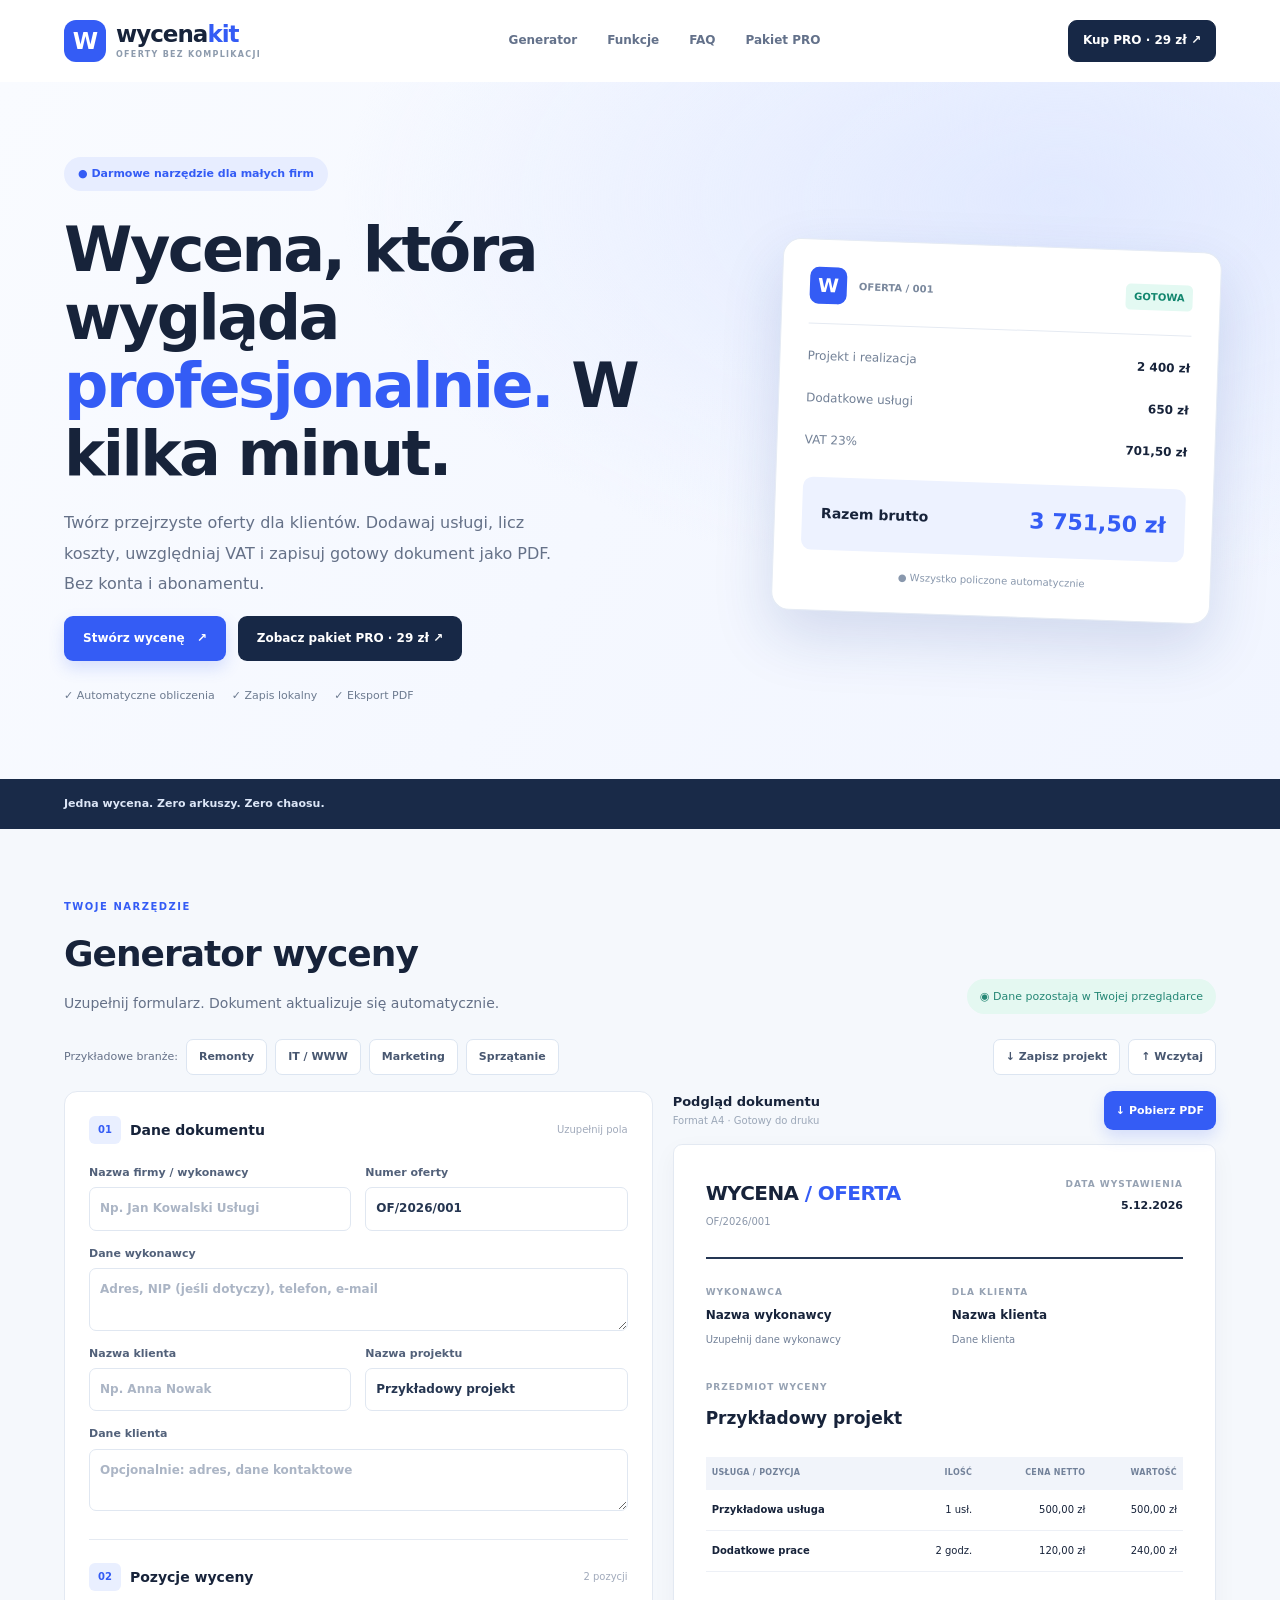
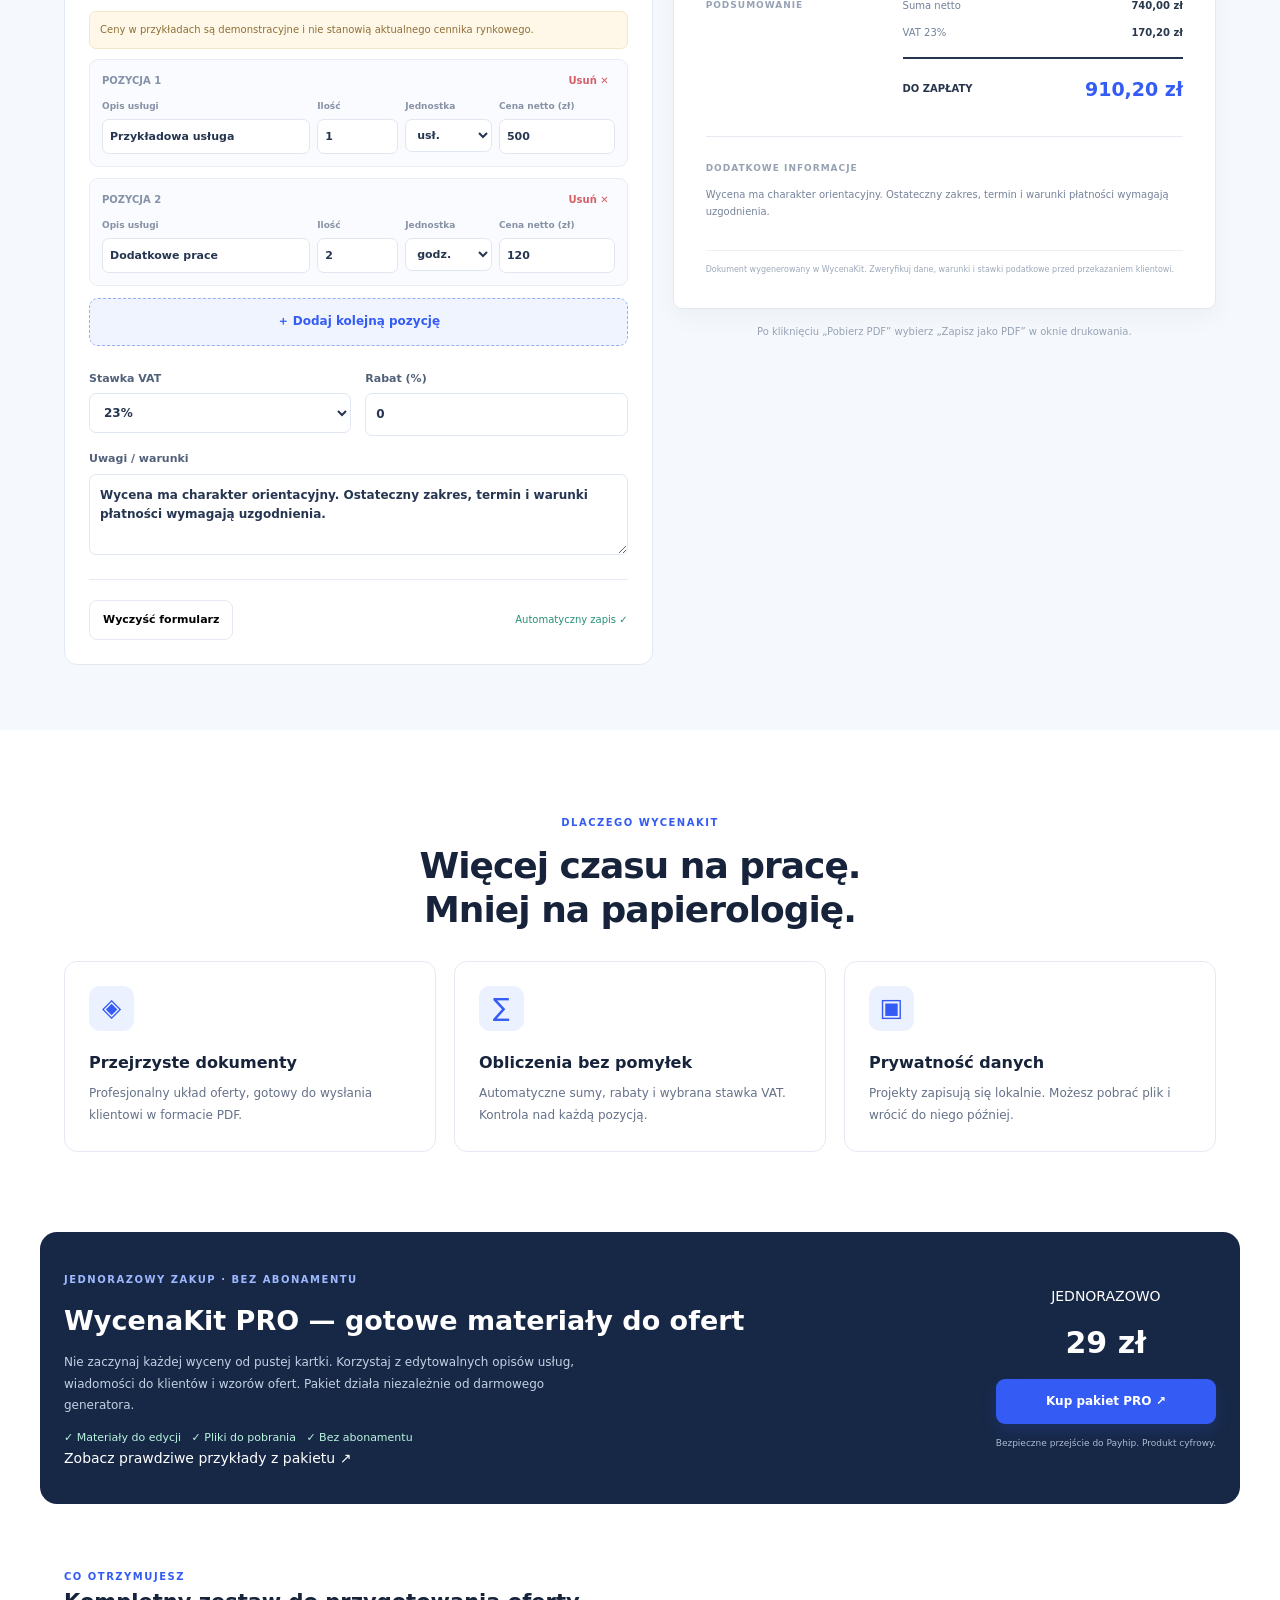
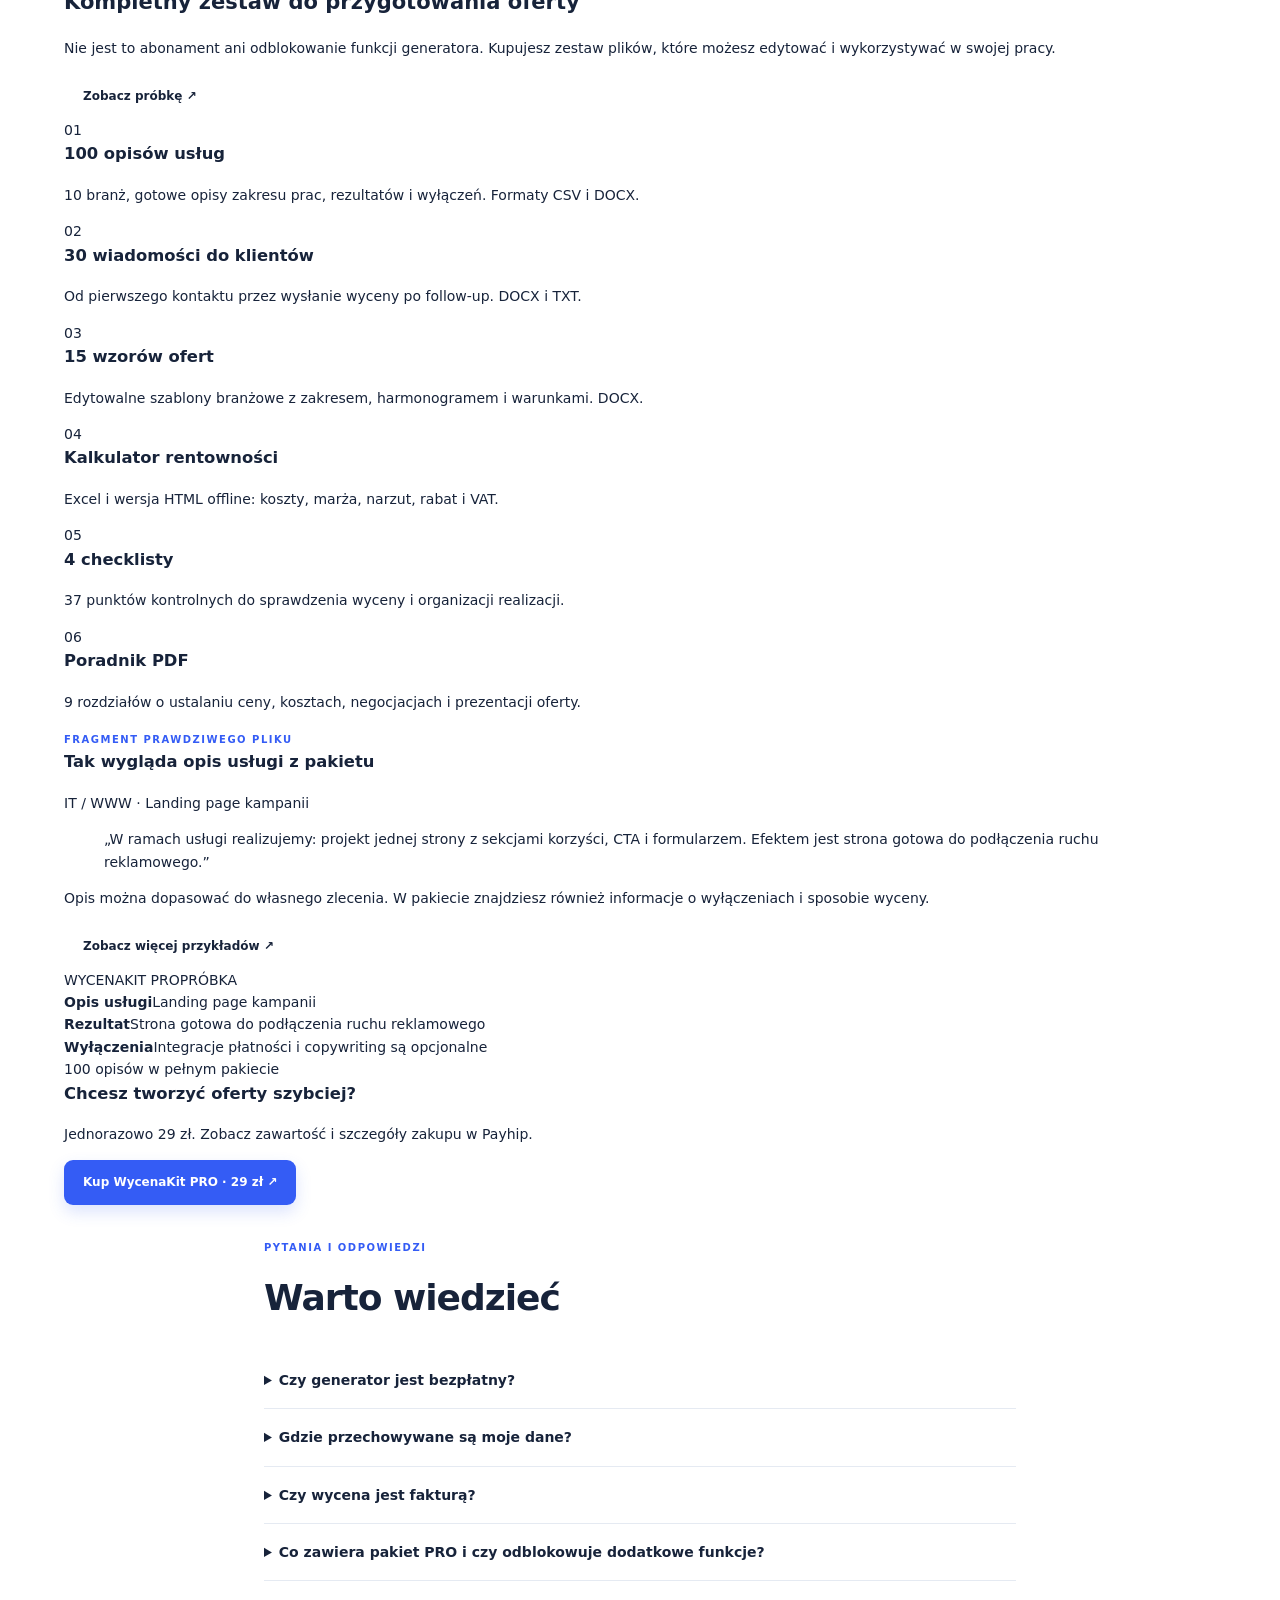
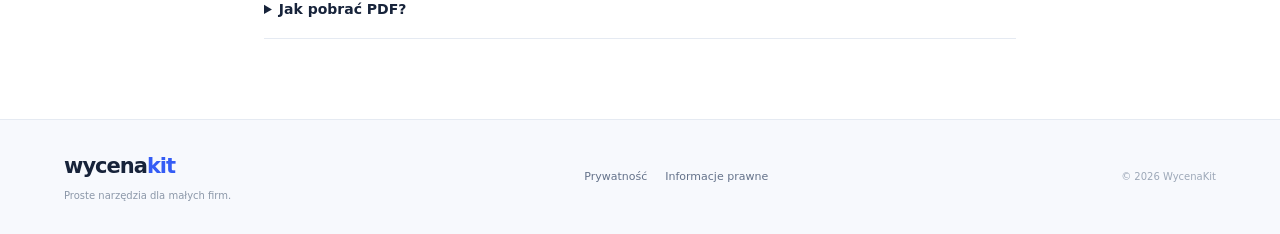
==== index.html @ 24211c73 "Add full PRO product showcase, actual examples, and campaign-tagged purchase CTAs" ====
<!doctype html>
<html lang="pl">
<head>
  <meta charset="utf-8">
  <meta name="viewport" content="width=device-width,initial-scale=1">
  <meta name="theme-color" content="#345cf5">
  <meta name="description" content="Darmowy generator wycen i ofert PDF. Oblicz VAT, rabaty, dodaj pozycje kosztorysu i wydrukuj ofertę. Bez rejestracji.">
  <title>WycenaKit — darmowy generator wycen i ofert PDF</title>
  <link rel="stylesheet" href="./styles.css">
  <script type="application/ld+json">{"@context":"https://schema.org","@type":"SoftwareApplication","name":"WycenaKit","applicationCategory":"BusinessApplication","operatingSystem":"Web","inLanguage":"pl","offers":{"@type":"Offer","price":"0","priceCurrency":"PLN"}}</script>
  <script src="./app.js" defer></script>
</head>
<body>
  <header class="nav wrap">
    <a class="brand" href="#start" aria-label="WycenaKit — strona główna"><span class="brand-mark">W</span><span>wycena<b>kit</b><small>OFERTY BEZ KOMPLIKACJI</small></span></a>
    <nav aria-label="Nawigacja"><a href="#generator">Generator</a><a href="#korzysci">Funkcje</a><a href="#faq">FAQ</a><a href="#zawartosc">Pakiet PRO</a></nav>
    <a class="nav-cta" data-pro-cta="header" href="https://payhip.com/b/Ko0Ad?utm_source=wycenakit&amp;utm_medium=website&amp;utm_campaign=pro_launch&amp;utm_content=header" target="_blank" rel="noopener noreferrer" style="background:#172846;color:#fff;border-color:#172846">Kup PRO · 29 zł ↗</a>
  </header>
  <main id="start">
    <section class="hero">
      <div class="wrap hero-grid">
        <div><span class="eyebrow">● Darmowe narzędzie dla małych firm</span><h1>Wycena, która wygląda <em>profesjonalnie.</em> W kilka minut.</h1><p>Twórz przejrzyste oferty dla klientów. Dodawaj usługi, licz koszty, uwzględniaj VAT i zapisuj gotowy dokument jako PDF. Bez konta i abonamentu.</p><div style="display:flex;flex-wrap:wrap;align-items:center;gap:12px"><a class="btn primary" href="#generator">Stwórz wycenę <span>↗</span></a><a class="btn" data-pro-cta="hero" href="https://payhip.com/b/Ko0Ad?utm_source=wycenakit&amp;utm_medium=website&amp;utm_campaign=pro_launch&amp;utm_content=hero" target="_blank" rel="noopener noreferrer" style="background:#172846;color:#fff">Zobacz pakiet PRO · 29 zł ↗</a></div><div class="trust"><span>✓ Automatyczne obliczenia</span><span>✓ Zapis lokalny</span><span>✓ Eksport PDF</span></div></div>
        <div class="hero-card" aria-hidden="true"><div class="mock-top"><strong class="mock-logo">W</strong><span>OFERTA / 001</span><span class="mock-tag">GOTOWA</span></div><div class="mock-row"><span>Projekt i realizacja</span><b>2 400 zł</b></div><div class="mock-row"><span>Dodatkowe usługi</span><b>650 zł</b></div><div class="mock-row"><span>VAT 23%</span><b>701,50 zł</b></div><div class="mock-total"><span>Razem brutto</span><strong>3 751,50 zł</strong></div><div class="mock-foot">● Wszystko policzone automatycznie</div></div>
      </div>
    </section>
    <div class="strip"><div class="wrap">Jedna wycena. Zero arkuszy. Zero chaosu.</div></div>
    <section class="workspace" id="generator"><div class="wrap">
      <div class="section-head"><div><span class="overline">TWOJE NARZĘDZIE</span><h2>Generator wyceny</h2><p>Uzupełnij formularz. Dokument aktualizuje się automatycznie.</p></div><span class="privacy-pill">◉ Dane pozostają w Twojej przeglądarce</span></div>
      <div class="toolbar"><div class="presets"><span>Przykładowe branże:</span><button type="button" data-preset="remont">Remonty</button><button type="button" data-preset="it">IT / WWW</button><button type="button" data-preset="marketing">Marketing</button><button type="button" data-preset="cleaning">Sprzątanie</button></div><div class="toolbar-actions"><button type="button" id="save-project">↓ Zapisz projekt</button><button type="button" id="load-project">↑ Wczytaj</button><input type="file" id="file-input" accept=".json,application/json" hidden></div></div>
      <div class="columns">
        <section class="form-panel" aria-label="Edycja wyceny">
          <div class="panel-title"><div><span class="step">01</span><strong>Dane dokumentu</strong></div><span>Uzupełnij pola</span></div>
          <div class="fields">
            <label>Nazwa firmy / wykonawcy<input data-field="seller" placeholder="Np. Jan Kowalski Usługi" maxlength="160"></label>
            <label>Numer oferty<input data-field="number" placeholder="OF/2026/001" maxlength="80"></label>
            <label class="full">Dane wykonawcy<textarea data-field="sellerInfo" rows="2" placeholder="Adres, NIP (jeśli dotyczy), telefon, e-mail"></textarea></label>
            <label>Nazwa klienta<input data-field="client" placeholder="Np. Anna Nowak" maxlength="160"></label>
            <label>Nazwa projektu<input data-field="project" placeholder="Np. Remont salonu" maxlength="180"></label>
            <label class="full">Dane klienta<textarea data-field="clientInfo" rows="2" placeholder="Opcjonalnie: adres, dane kontaktowe"></textarea></label>
          </div>
          <div class="panel-title divider-title"><div><span class="step">02</span><strong>Pozycje wyceny</strong></div><span id="item-count">0 pozycji</span></div>
          <p class="example-note">Ceny w przykładach są demonstracyjne i nie stanowią aktualnego cennika rynkowego.</p>
          <div id="items" class="items"></div>
          <button type="button" class="add" id="add-item">＋ Dodaj kolejną pozycję</button>
          <div class="fields extras">
            <label>Stawka VAT<select data-field="vat"><option value="23">23%</option><option value="8">8%</option><option value="5">5%</option><option value="0">0%</option><option value="zw">Zwolnienie (zw.)</option></select></label>
            <label>Rabat (%)<input type="number" min="0" max="100" step="0.5" data-field="discount"></label>
            <label class="full">Uwagi / warunki<textarea data-field="notes" rows="3" placeholder="Termin realizacji, zakres, warunki płatności..."></textarea></label>
          </div>
          <div class="form-bottom"><button type="button" id="reset">Wyczyść formularz</button><span>Automatyczny zapis ✓</span></div>
        </section>
        <div class="preview-col">
          <div class="preview-heading"><div><strong>Podgląd dokumentu</strong><small>Format A4 · Gotowy do druku</small></div><button class="btn primary" type="button" id="print">↓ Pobierz PDF</button></div>
          <article class="paper" id="paper" aria-label="Podgląd oferty">
            <div class="paper-top"><div><div class="paper-brand">WYCENA <span>/ OFERTA</span></div><small id="p-number"></small></div><div class="paper-date"><small>DATA WYSTAWIENIA</small><strong id="p-date"></strong></div></div>
            <div class="parties"><div><span class="paper-label">WYKONAWCA</span><strong id="p-seller"></strong><p id="p-seller-info"></p></div><div><span class="paper-label">DLA KLIENTA</span><strong id="p-client"></strong><p id="p-client-info"></p></div></div>
            <div class="project"><span class="paper-label">PRZEDMIOT WYCENY</span><h3 id="p-project"></h3></div>
            <table class="quote-table"><thead><tr><th>USŁUGA / POZYCJA</th><th>ILOŚĆ</th><th>CENA NETTO</th><th>WARTOŚĆ</th></tr></thead><tbody id="p-rows"></tbody></table>
            <div class="summary"><span class="paper-label">PODSUMOWANIE</span><div><div><span>Suma netto</span><strong id="p-subtotal"></strong></div><div id="discount-line"><span>Rabat</span><strong id="p-discount"></strong></div><div><span id="p-vat-label">VAT</span><strong id="p-vat"></strong></div><div class="grand"><span>DO ZAPŁATY</span><strong id="p-total"></strong></div></div></div>
            <div class="paper-notes"><span class="paper-label">DODATKOWE INFORMACJE</span><p id="p-notes"></p></div>
            <div class="paper-foot">Dokument wygenerowany w WycenaKit. Zweryfikuj dane, warunki i stawki podatkowe przed przekazaniem klientowi.</div>
          </article>
          <p class="print-help">Po kliknięciu „Pobierz PDF” wybierz „Zapisz jako PDF” w oknie drukowania.</p>
        </div>
      </div>
    </div></section>
    <section id="korzysci" class="benefits wrap"><span class="overline">DLACZEGO WYCENAKIT</span><h2>Więcej czasu na pracę.<br>Mniej na papierologię.</h2><div class="features"><div><span class="feature-icon">◈</span><h3>Przejrzyste dokumenty</h3><p>Profesjonalny układ oferty, gotowy do wysłania klientowi w formacie PDF.</p></div><div><span class="feature-icon">∑</span><h3>Obliczenia bez pomyłek</h3><p>Automatyczne sumy, rabaty i wybrana stawka VAT. Kontrola nad każdą pozycją.</p></div><div><span class="feature-icon">▣</span><h3>Prywatność danych</h3><p>Projekty zapisują się lokalnie. Możesz pobrać plik i wrócić do niego później.</p></div></div></section>
    <section id="pro" class="pro wrap" aria-labelledby="pro-heading">
      <div><span class="overline">JEDNORAZOWY ZAKUP · BEZ ABONAMENTU</span><h2 id="pro-heading">WycenaKit PRO — gotowe materiały do ofert</h2>
      <p>Nie zaczynaj każdej wyceny od pustej kartki. Korzystaj z edytowalnych opisów usług, wiadomości do klientów i wzorów ofert. Pakiet działa niezależnie od darmowego generatora.</p>
      <div class="pro-tags">✓ Materiały do edycji &nbsp; ✓ Pliki do pobrania &nbsp; ✓ Bez abonamentu</div>
      <a class="pro-preview-link" href="./probka.html">Zobacz prawdziwe przykłady z pakietu ↗</a></div>
      <div class="pro-action"><span class="pro-price-label">JEDNORAZOWO</span><strong id="pro-price">29 zł</strong><a id="pro-link" class="btn primary" href="https://payhip.com/b/Ko0Ad?utm_source=wycenakit&utm_medium=website&utm_campaign=pro_launch&utm_content=pro_section" data-pro-cta="pro_section" target="_blank" rel="noopener noreferrer">Kup pakiet PRO ↗</a><small>Bezpieczne przejście do Payhip. Produkt cyfrowy.</small></div>
    </section>
    <section class="pro-details wrap" id="zawartosc"><div class="pro-details-head"><div><span class="overline">CO OTRZYMUJESZ</span><h2>Kompletny zestaw do przygotowania oferty</h2><p>Nie jest to abonament ani odblokowanie funkcji generatora. Kupujesz zestaw plików, które możesz edytować i wykorzystywać w swojej pracy.</p></div><a href="./probka.html" class="btn pro-outline">Zobacz próbkę ↗</a></div>
      <div class="pro-grid">
        <article><span class="pro-ico">01</span><h3>100 opisów usług</h3><p>10 branż, gotowe opisy zakresu prac, rezultatów i wyłączeń. Formaty CSV i DOCX.</p></article>
        <article><span class="pro-ico">02</span><h3>30 wiadomości do klientów</h3><p>Od pierwszego kontaktu przez wysłanie wyceny po follow-up. DOCX i TXT.</p></article>
        <article><span class="pro-ico">03</span><h3>15 wzorów ofert</h3><p>Edytowalne szablony branżowe z zakresem, harmonogramem i warunkami. DOCX.</p></article>
        <article><span class="pro-ico">04</span><h3>Kalkulator rentowności</h3><p>Excel i wersja HTML offline: koszty, marża, narzut, rabat i VAT.</p></article>
        <article><span class="pro-ico">05</span><h3>4 checklisty</h3><p>37 punktów kontrolnych do sprawdzenia wyceny i organizacji realizacji.</p></article>
        <article><span class="pro-ico">06</span><h3>Poradnik PDF</h3><p>9 rozdziałów o ustalaniu ceny, kosztach, negocjacjach i prezentacji oferty.</p></article>
      </div>
      <div class="pro-example"><div><span class="overline">FRAGMENT PRAWDZIWEGO PLIKU</span><h3>Tak wygląda opis usługi z pakietu</h3><p class="example-type">IT / WWW · Landing page kampanii</p><blockquote>„W ramach usługi realizujemy: projekt jednej strony z sekcjami korzyści, CTA i formularzem. Efektem jest strona gotowa do podłączenia ruchu reklamowego.”</blockquote><p class="example-explain">Opis można dopasować do własnego zlecenia. W pakiecie znajdziesz również informacje o wyłączeniach i sposobie wyceny.</p><a class="btn pro-outline" href="./probka.html">Zobacz więcej przykładów ↗</a></div><div class="pro-example-card"><div class="pro-example-card-head"><span>WYCENAKIT PRO</span><span>PRÓBKA</span></div><div class="pro-example-line"><strong>Opis usługi</strong><span>Landing page kampanii</span></div><div class="pro-example-line"><strong>Rezultat</strong><span>Strona gotowa do podłączenia ruchu reklamowego</span></div><div class="pro-example-line"><strong>Wyłączenia</strong><span>Integracje płatności i copywriting są opcjonalne</span></div><div class="pro-example-foot">100 opisów w pełnym pakiecie</div></div></div>
      <div class="pro-bottom-cta"><div><h3>Chcesz tworzyć oferty szybciej?</h3><p>Jednorazowo 29 zł. Zobacz zawartość i szczegóły zakupu w Payhip.</p></div><a class="btn primary" href="https://payhip.com/b/Ko0Ad?utm_source=wycenakit&utm_medium=website&utm_campaign=pro_launch&utm_content=bottom_cta" data-pro-cta="bottom_cta" target="_blank" rel="noopener noreferrer">Kup WycenaKit PRO · 29 zł ↗</a></div>
    </section>
    <section class="faq wrap" id="faq"><span class="overline">PYTANIA I ODPOWIEDZI</span><h2>Warto wiedzieć</h2><details><summary>Czy generator jest bezpłatny?</summary><p>Tak. Możesz tworzyć oferty, liczyć wartości, zapisywać projekty i drukować dokumenty do PDF bez opłat.</p></details><details><summary>Gdzie przechowywane są moje dane?</summary><p>Wyceny zapisują się w pamięci lokalnej przeglądarki. Nie przesyłamy danych formularza na serwer. Możesz wyeksportować projekt do pliku JSON.</p></details><details><summary>Czy wycena jest fakturą?</summary><p>Nie. To oferta lub wycena, a nie faktura. Przed wysłaniem sprawdź poprawność danych, warunków i stawek podatkowych.</p></details><details><summary>Co zawiera pakiet PRO i czy odblokowuje dodatkowe funkcje?</summary><p>PRO to osobny pakiet plików: 100 opisów usług, 30 wiadomości, 15 ofert, kalkulatory, checklisty i poradnik. Nie odblokowuje funkcji w generatorze, który pozostaje darmowy. <a href="./probka.html" style="color:#345cf5;text-decoration:underline">Zobacz przykłady</a>.</p></details><details><summary>Jak pobrać PDF?</summary><p>Użyj przycisku „Pobierz PDF”, a następnie wybierz zapis do PDF w oknie drukowania.</p></details></section>
  </main>
  <footer class="footer"><div class="wrap footer-inner"><div><strong>wycena<span>kit</span></strong><p>Proste narzędzia dla małych firm.</p></div><div><a href="./prywatnosc.html">Prywatność</a><a href="./informacje.html">Informacje prawne</a></div><small>© <span id="year"></span> WycenaKit</small></div></footer>
  <div class="toast" id="toast" role="status" aria-live="polite"></div>
</body>
</html>
---- styles.css ----
:root{--ink:#17233a;--sub:#657188;--blue:#345cf5;--line:#e5eaf2}*{box-sizing:border-box}html{scroll-behavior:smooth}body{margin:0;font:14px/1.6 Inter,system-ui,-apple-system,"Segoe UI",sans-serif;color:var(--ink)}button,input,select,textarea{font:inherit}button{cursor:pointer}a{text-decoration:none;color:inherit}h1,h2,h3,p{margin-top:0}.wrap{max-width:1200px;margin:auto;padding-left:24px;padding-right:24px}.nav{display:flex;align-items:center;justify-content:space-between;gap:20px;padding-top:20px;padding-bottom:20px}.brand{display:flex;align-items:center;gap:10px;font-size:23px;font-weight:850;letter-spacing:-1px;line-height:1}.brand b,.footer strong span{color:var(--blue)}.brand small{display:block;font-size:8px;letter-spacing:1.3px;color:#8d9bad;margin-top:5px}.brand-mark{display:grid;place-items:center;width:42px;height:42px;border-radius:12px;background:var(--blue);color:white;font-size:23px}.nav nav{display:flex;gap:30px;color:#63718a;font-size:12px;font-weight:700}.nav-cta{border:1px solid var(--line);border-radius:9px;padding:10px 14px;font-weight:700;font-size:12px}.hero{background:radial-gradient(ellipse at 83% 17%,#e1e9ff,transparent 48%),linear-gradient(120deg,#f9fbff,#f1f5ff);padding:75px 0}.hero-grid{display:grid;grid-template-columns:1.2fr .8fr;gap:55px;align-items:center}.eyebrow{display:inline-block;background:#e7edff;color:var(--blue);border-radius:30px;padding:8px 14px;font-size:11px;font-weight:800}.hero h1{font-size:clamp(34px,5vw,62px);line-height:1.1;letter-spacing:-2.5px;margin:25px 0 20px}.hero h1 em{font-style:normal;color:var(--blue)}.hero p{max-width:520px;color:var(--sub);font-size:16px;line-height:1.9}.btn{border:0;border-radius:9px;padding:13px 19px;display:inline-flex;justify-content:center;align-items:center;gap:12px;font-size:12px;font-weight:800}.primary{background:var(--blue);color:white;box-shadow:0 7px 16px #345cf52c}.primary:hover{background:#244be8}.trust{display:flex;gap:17px;flex-wrap:wrap;font-size:11px;color:#6d7b90;margin-top:26px}.hero-card{background:white;border:1px solid #e5ebf4;border-radius:18px;padding:27px;box-shadow:0 25px 60px #1b3e9127;transform:rotate(2deg)}.mock-top{display:flex;align-items:center;gap:12px;border-bottom:1px solid var(--line);padding-bottom:19px;color:#7a889d;font-size:10px;font-weight:750}.mock-logo{display:grid;place-items:center;background:var(--blue);color:white;border-radius:9px;width:37px;height:37px;font-size:19px}.mock-tag{margin-left:auto;color:#11866e;background:#e3f9f2;padding:5px 8px;border-radius:5px}.mock-row{display:flex;justify-content:space-between;gap:10px;margin-top:23px;color:#728096;font-size:12px}.mock-row b{color:var(--ink)}.mock-total{display:flex;justify-content:space-between;align-items:center;gap:10px;background:#edf2ff;border-radius:10px;padding:19px;margin-top:26px;font-weight:750}.mock-total strong{font-size:22px;color:var(--blue)}.mock-foot{text-align:center;color:#8998ad;font-size:10px;margin-top:17px}.strip{background:#192a48;color:#dce6f7;font-size:11px;font-weight:750;padding:16px 0}.workspace{background:#f5f8fc;padding:65px 0}.overline{color:var(--blue);letter-spacing:1.5px;font-size:10px;font-weight:850}.section-head{display:flex;justify-content:space-between;align-items:end;gap:20px;margin-bottom:25px}.section-head h2,.benefits h2,.faq h2{font-size:36px;letter-spacing:-1px;margin:9px 0}.section-head p{color:var(--sub);margin:0}.privacy-pill{background:#e4f8f1;color:#258775;border-radius:30px;padding:9px 13px;font-size:11px}.toolbar{display:flex;justify-content:space-between;gap:15px;flex-wrap:wrap;margin-bottom:16px}.presets,.toolbar-actions{display:flex;align-items:center;gap:8px;flex-wrap:wrap}.presets span{color:var(--sub);font-size:11px}.toolbar button{background:white;border:1px solid #dce5f1;color:#485770;border-radius:7px;padding:8px 12px;font-size:11px;font-weight:700}.toolbar button:hover{color:var(--blue);border-color:var(--blue)}.columns{display:grid;grid-template-columns:1.04fr .96fr;gap:20px;align-items:start}.form-panel{background:white;border:1px solid #e3e9f2;border-radius:13px;padding:24px}.panel-title{display:flex;justify-content:space-between;align-items:center;gap:10px;margin-bottom:20px}.panel-title>div{display:flex;align-items:center;gap:9px}.panel-title>span{font-size:10px;color:#a1aabb}.step{font-size:10px;color:var(--blue);background:#e9efff;border-radius:6px;padding:6px 9px;font-weight:850}.fields{display:grid;grid-template-columns:1fr 1fr;gap:14px}.fields label{display:flex;flex-direction:column;gap:6px;font-size:11px;color:#52617a;font-weight:750;min-width:0}.fields .full{grid-column:1/-1}.fields input,.fields select,.fields textarea,.item-row input,.item-row select{background:white;width:100%;min-width:0;border:1px solid #e0e7f1;border-radius:7px;padding:11px 10px;color:#263651;outline:0;font-size:12px}.fields textarea{resize:vertical}.fields input:focus,.fields textarea:focus,.fields select:focus,.item-row input:focus{border-color:#7893f8;box-shadow:0 0 0 3px #345cf516}.fields input::placeholder,.fields textarea::placeholder{color:#abb5c5}.divider-title{border-top:1px solid var(--line);padding-top:23px;margin-top:28px}.example-note{font-size:10px;color:#8c7037;background:#fff8e8;border:1px solid #f4e7c7;border-radius:7px;padding:10px}.items{display:grid;gap:11px}.item-row{background:#f9fbfe;border:1px solid #e8edf5;border-radius:9px;padding:12px}.item-top{display:flex;justify-content:space-between;align-items:center;margin-bottom:9px;color:#8592a7;font-size:10px;font-weight:800}.item-top button{border:0;background:none;color:#d65f67;font-size:10px;font-weight:750}.item-grid{display:grid;grid-template-columns:minmax(0,1.8fr) minmax(0,.7fr) minmax(0,.75fr) minmax(0,1fr);gap:7px}.item-grid label{display:flex;flex-direction:column;gap:5px;color:#8792a5;font-size:9px;font-weight:750;min-width:0}.item-row input,.item-row select{padding:8px 7px;font-size:11px}.add{width:100%;border:1px dashed #9aacf3;border-radius:9px;padding:13px;background:#f0f4ff;color:var(--blue);font-size:12px;font-weight:800;margin-top:12px}.extras{margin-top:24px}.form-bottom{display:flex;justify-content:space-between;align-items:center;gap:10px;border-top:1px solid var(--line);padding-top:20px;margin-top:24px}.form-bottom button{background:white;border:1px solid var(--line);border-radius:8px;padding:10px 13px;font-size:11px;font-weight:700}.form-bottom span{font-size:10px;color:#258f78}.preview-col{position:sticky;top:15px;min-width:0}.preview-heading{display:flex;justify-content:space-between;align-items:center;gap:12px;margin-bottom:14px}.preview-heading>div{display:flex;flex-direction:column}.preview-heading strong{font-size:13px}.preview-heading small{font-size:10px;color:#9ba7b8}.preview-heading .btn{font-size:11px;padding:11px 12px}.paper{background:white;border:1px solid #e3e9f2;border-radius:9px;padding:clamp(16px,2.6vw,32px);min-height:580px;box-shadow:0 8px 25px #17233a0b;overflow-wrap:anywhere}.paper-top{display:flex;justify-content:space-between;gap:12px;padding-bottom:25px;border-bottom:2px solid #243653}.paper-brand{font-size:20px;font-weight:850;letter-spacing:-.6px}.paper-brand span{color:var(--blue)}.paper-top small{font-size:10px;color:#8b97aa}.paper-date{text-align:right;display:flex;flex-direction:column;gap:5px}.paper-date small,.paper-label{font-size:9px;font-weight:800;letter-spacing:1px;color:#96a2b3}.paper-date strong{font-size:11px}.parties{display:grid;grid-template-columns:1fr 1fr;gap:15px;margin:26px 0}.parties>div{display:flex;flex-direction:column;gap:7px;min-width:0}.parties strong{font-size:12px}.parties p{font-size:10px;color:#748299;white-space:pre-line;line-height:1.6;margin:0}.project{margin-bottom:25px}.project h3{font-size:17px;margin:8px 0}.quote-table{width:100%;border-collapse:collapse;font-size:10px}.quote-table th{background:#f1f4fa;color:#73829a;text-align:left;padding:10px 6px;font-size:8px;letter-spacing:.3px}.quote-table td{border-bottom:1px solid #edf0f6;padding:12px 6px;vertical-align:top}.quote-table th:not(:first-child),.quote-table td:not(:first-child){text-align:right}.quote-table td:first-child{font-weight:700}.summary{display:grid;grid-template-columns:1fr 1.5fr;gap:10px;margin-top:26px}.summary>div{display:grid;gap:11px}.summary>div>div{display:flex;justify-content:space-between;gap:12px;font-size:10px;color:#728099}.summary strong{color:#29374d}.summary .grand{border-top:2px solid #253550;padding-top:15px;margin-top:5px;align-items:center;font-weight:850;color:#27354d}.summary .grand strong{font-size:19px;color:var(--blue)}.paper-notes{border-top:1px solid #e6ebf2;margin-top:32px;padding-top:18px}.paper-notes p{white-space:pre-line;font-size:10px;color:#75839a;line-height:1.7;margin:8px 0}.paper-foot{border-top:1px solid #edf0f5;padding-top:13px;margin-top:30px;font-size:8px;color:#9da9ba}.print-help{text-align:center;color:#96a2b4;font-size:10px;margin:15px 0}.benefits{text-align:center;padding-top:80px;padding-bottom:80px}.benefits h2{line-height:1.2;margin:12px 0 30px}.features{display:grid;grid-template-columns:repeat(3,1fr);gap:18px;text-align:left}.features>div{border:1px solid var(--line);border-radius:13px;padding:24px}.feature-icon{display:grid;place-items:center;background:#ecf1ff;color:var(--blue);border-radius:11px;width:45px;height:45px;font-size:25px;margin-bottom:19px}.features h3{font-size:16px;margin-bottom:8px}.features p{font-size:12px;color:var(--sub);line-height:1.8;margin:0}.pro{background:#172846;color:white;border-radius:17px;padding-top:35px;padding-bottom:35px;display:flex;justify-content:space-between;align-items:center;gap:30px;margin-bottom:60px}.pro .overline{color:#9db8ff}.pro h2{font-size:27px;margin:10px 0}.pro p{font-size:12px;color:#c3d0e4;max-width:540px;line-height:1.8}.pro-tags{font-size:11px;color:#b9f5df}.pro-action{min-width:175px;display:flex;flex-direction:column;gap:12px;text-align:center}.pro-action strong{font-size:30px}.pro-action small{font-size:9px;color:#adbbd2}.faq{max-width:800px;padding-top:30px;padding-bottom:80px}.faq h2{margin:12px 0 25px}.faq details{border-bottom:1px solid var(--line);padding:17px 0}.faq summary{cursor:pointer;font-weight:750}.faq details p{font-size:12px;color:var(--sub);margin:12px 0 0}.footer{background:#f7f9fd;border-top:1px solid var(--line)}.footer-inner{padding-top:30px;padding-bottom:30px;display:flex;justify-content:space-between;align-items:center;gap:20px}.footer strong{font-size:21px;letter-spacing:-1px}.footer p{font-size:10px;color:#8c98a9;margin:5px 0 0}.footer-inner>div:nth-child(2){display:flex;gap:18px;color:#64728a;font-size:11px}.footer small{font-size:10px;color:#9da8b8}.toast{position:fixed;bottom:22px;left:50%;transform:translate(-50%,20px);opacity:0;background:#1c2c49;color:white;padding:12px 20px;border-radius:9px;box-shadow:0 12px 28px #0003;z-index:99;transition:.2s;pointer-events:none;font-size:12px}.toast.show{transform:translate(-50%,0);opacity:1}[hidden]{display:none!important}@media(max-width:950px){.columns{grid-template-columns:1fr}.preview-col{position:static}.hero-grid{gap:20px}.privacy-pill{display:none}}@media(max-width:650px){.nav nav{display:none}.hero{padding:45px 0}.hero-grid{grid-template-columns:1fr}.hero h1{font-size:38px;letter-spacing:-1.5px}.hero-card{max-width:380px;margin:20px auto 0;transform:none}.section-head h2,.benefits h2,.faq h2{font-size:29px}.workspace{padding:45px 0}.form-panel{padding:16px}.item-grid{grid-template-columns:1fr 1fr}.item-grid label:first-child{grid-column:1/-1}.features{grid-template-columns:1fr}.benefits{padding-top:55px;padding-bottom:55px}.pro{flex-direction:column;align-items:stretch}.footer-inner{flex-direction:column;align-items:flex-start}.paper{padding:15px}.paper-brand{font-size:17px}.quote-table{font-size:9px}.quote-table th{font-size:7px}.quote-table td,.quote-table th{padding:9px 4px}}@media print{@page{size:A4;margin:13mm}body *{visibility:hidden!important}#paper,#paper *{visibility:visible!important}#paper{position:absolute;left:0;top:0;width:100%;min-height:0;margin:0;padding:0;border:0;box-shadow:none;overflow:visible}.quote-table tr,.summary{break-inside:avoid}}
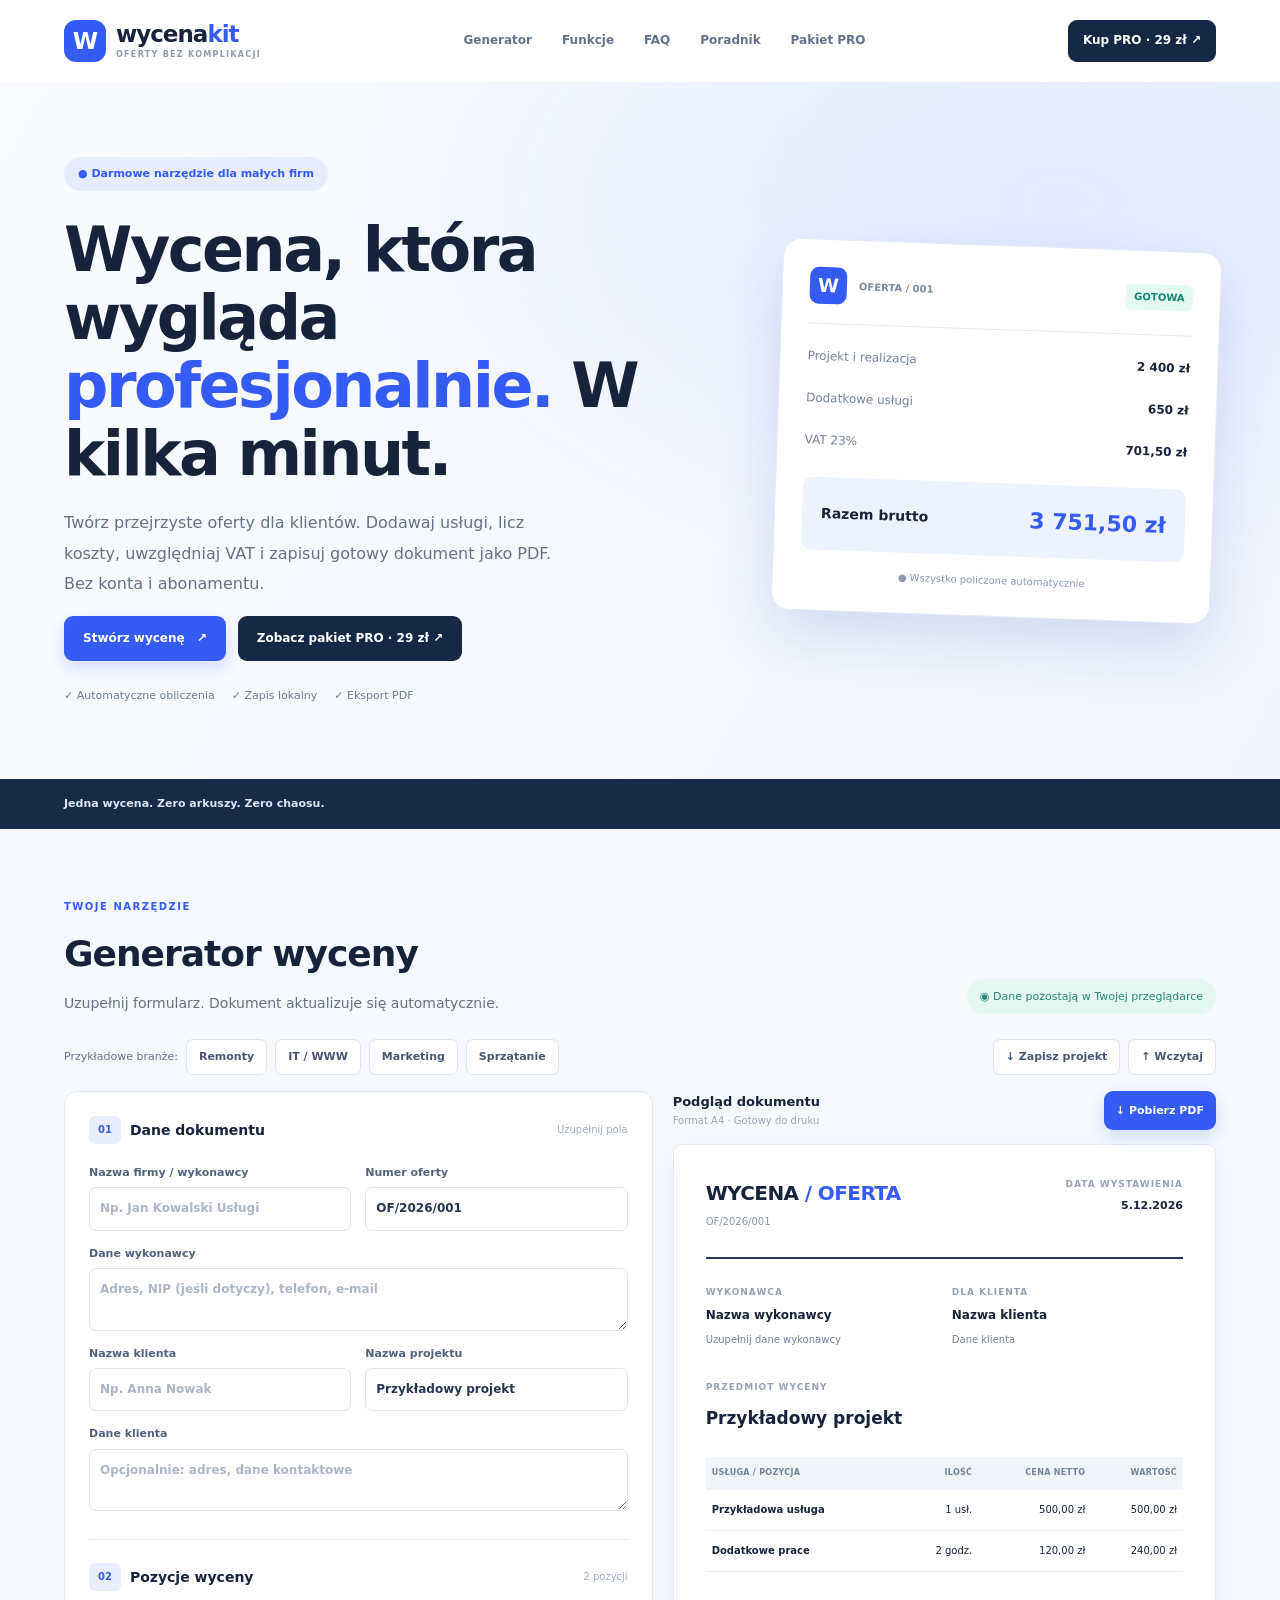
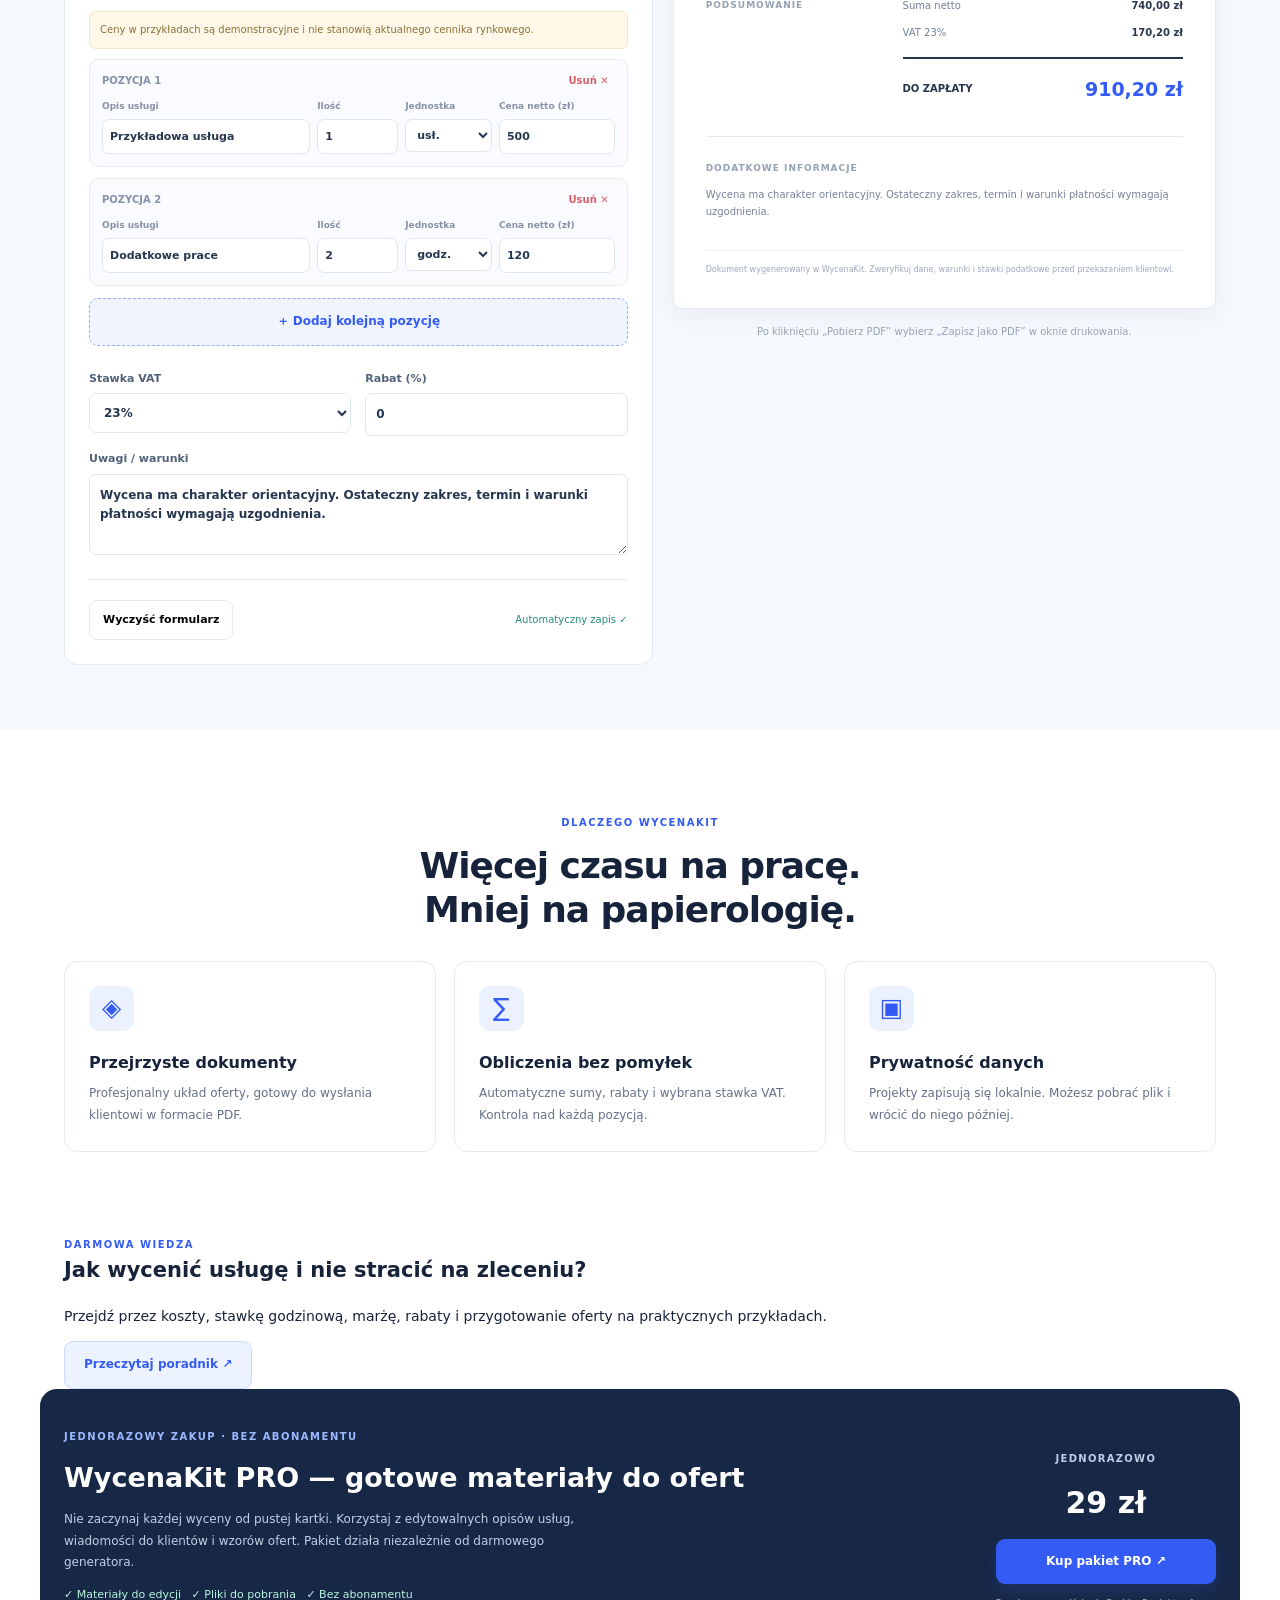
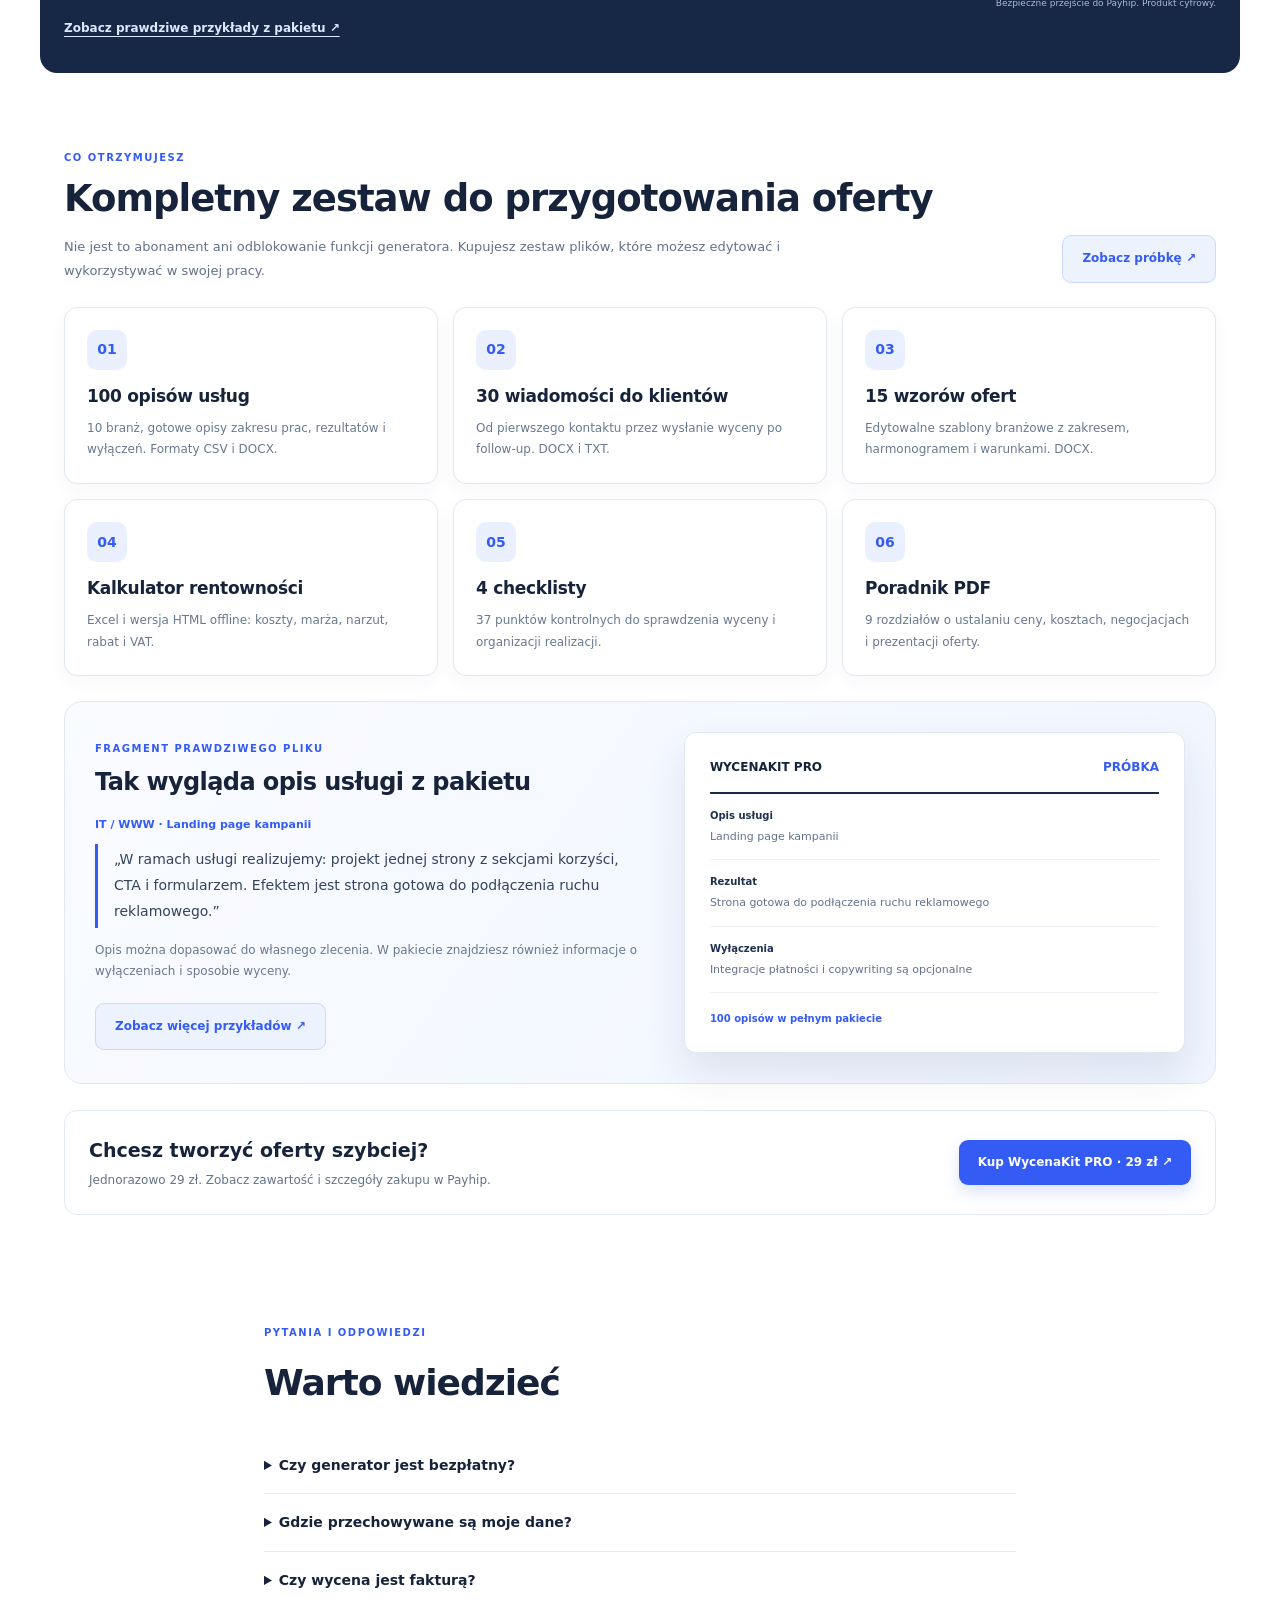
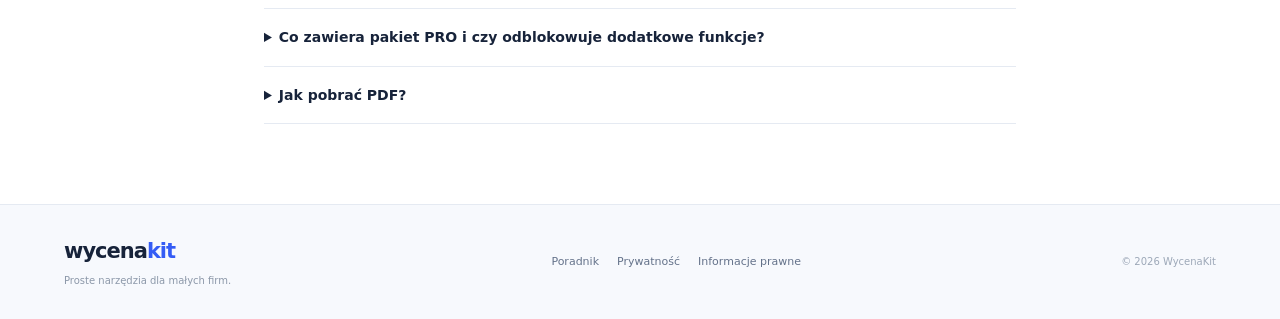
==== commit 2be61180: "Add pricing guide to navigation, internal links and SEO social metadata" ====
--- a/index.html
+++ b/index.html
@@ -6,6 +6,12 @@
   <meta name="theme-color" content="#345cf5">
   <meta name="description" content="Darmowy generator wycen i ofert PDF. Oblicz VAT, rabaty, dodaj pozycje kosztorysu i wydrukuj ofertę. Bez rejestracji.">
   <title>WycenaKit — darmowy generator wycen i ofert PDF</title>
+  <link rel="canonical" href="https://wycenakit.onrender.com/">
+  <meta property="og:type" content="website">
+  <meta property="og:locale" content="pl_PL">
+  <meta property="og:title" content="WycenaKit — darmowy generator wycen i ofert PDF">
+  <meta property="og:description" content="Stwórz wycenę dla klienta, oblicz VAT i rabaty, zapisz jako PDF. Bez rejestracji.">
+  <meta property="og:url" content="https://wycenakit.onrender.com/">
   <link rel="stylesheet" href="./styles.css">
   <script type="application/ld+json">{"@context":"https://schema.org","@type":"SoftwareApplication","name":"WycenaKit","applicationCategory":"BusinessApplication","operatingSystem":"Web","inLanguage":"pl","offers":{"@type":"Offer","price":"0","priceCurrency":"PLN"}}</script>
   <script src="./app.js" defer></script>
@@ -13,7 +19,7 @@
 <body>
   <header class="nav wrap">
     <a class="brand" href="#start" aria-label="WycenaKit — strona główna"><span class="brand-mark">W</span><span>wycena<b>kit</b><small>OFERTY BEZ KOMPLIKACJI</small></span></a>
-    <nav aria-label="Nawigacja"><a href="#generator">Generator</a><a href="#korzysci">Funkcje</a><a href="#faq">FAQ</a><a href="#zawartosc">Pakiet PRO</a></nav>
+    <nav aria-label="Nawigacja"><a href="#generator">Generator</a><a href="#korzysci">Funkcje</a><a href="#faq">FAQ</a><a href="./jak-wycenic-usluge.html">Poradnik</a><a href="#zawartosc">Pakiet PRO</a></nav>
     <a class="nav-cta" data-pro-cta="header" href="https://payhip.com/b/Ko0Ad?utm_source=wycenakit&amp;utm_medium=website&amp;utm_campaign=pro_launch&amp;utm_content=header" target="_blank" rel="noopener noreferrer" style="background:#172846;color:#fff;border-color:#172846">Kup PRO · 29 zł ↗</a>
   </header>
   <main id="start">
@@ -65,6 +71,7 @@
       </div>
     </div></section>
     <section id="korzysci" class="benefits wrap"><span class="overline">DLACZEGO WYCENAKIT</span><h2>Więcej czasu na pracę.<br>Mniej na papierologię.</h2><div class="features"><div><span class="feature-icon">◈</span><h3>Przejrzyste dokumenty</h3><p>Profesjonalny układ oferty, gotowy do wysłania klientowi w formacie PDF.</p></div><div><span class="feature-icon">∑</span><h3>Obliczenia bez pomyłek</h3><p>Automatyczne sumy, rabaty i wybrana stawka VAT. Kontrola nad każdą pozycją.</p></div><div><span class="feature-icon">▣</span><h3>Prywatność danych</h3><p>Projekty zapisują się lokalnie. Możesz pobrać plik i wrócić do niego później.</p></div></div></section>
+    <section class="guide-promo wrap" aria-labelledby="guide-heading"><div><span class="overline">DARMOWA WIEDZA</span><h2 id="guide-heading">Jak wycenić usługę i nie stracić na zleceniu?</h2><p>Przejdź przez koszty, stawkę godzinową, marżę, rabaty i przygotowanie oferty na praktycznych przykładach.</p></div><a class="btn pro-outline" href="./jak-wycenic-usluge.html">Przeczytaj poradnik ↗</a></section>
     <section id="pro" class="pro wrap" aria-labelledby="pro-heading">
       <div><span class="overline">JEDNORAZOWY ZAKUP · BEZ ABONAMENTU</span><h2 id="pro-heading">WycenaKit PRO — gotowe materiały do ofert</h2>
       <p>Nie zaczynaj każdej wyceny od pustej kartki. Korzystaj z edytowalnych opisów usług, wiadomości do klientów i wzorów ofert. Pakiet działa niezależnie od darmowego generatora.</p>
@@ -86,7 +93,7 @@
     </section>
     <section class="faq wrap" id="faq"><span class="overline">PYTANIA I ODPOWIEDZI</span><h2>Warto wiedzieć</h2><details><summary>Czy generator jest bezpłatny?</summary><p>Tak. Możesz tworzyć oferty, liczyć wartości, zapisywać projekty i drukować dokumenty do PDF bez opłat.</p></details><details><summary>Gdzie przechowywane są moje dane?</summary><p>Wyceny zapisują się w pamięci lokalnej przeglądarki. Nie przesyłamy danych formularza na serwer. Możesz wyeksportować projekt do pliku JSON.</p></details><details><summary>Czy wycena jest fakturą?</summary><p>Nie. To oferta lub wycena, a nie faktura. Przed wysłaniem sprawdź poprawność danych, warunków i stawek podatkowych.</p></details><details><summary>Co zawiera pakiet PRO i czy odblokowuje dodatkowe funkcje?</summary><p>PRO to osobny pakiet plików: 100 opisów usług, 30 wiadomości, 15 ofert, kalkulatory, checklisty i poradnik. Nie odblokowuje funkcji w generatorze, który pozostaje darmowy. <a href="./probka.html" style="color:#345cf5;text-decoration:underline">Zobacz przykłady</a>.</p></details><details><summary>Jak pobrać PDF?</summary><p>Użyj przycisku „Pobierz PDF”, a następnie wybierz zapis do PDF w oknie drukowania.</p></details></section>
   </main>
-  <footer class="footer"><div class="wrap footer-inner"><div><strong>wycena<span>kit</span></strong><p>Proste narzędzia dla małych firm.</p></div><div><a href="./prywatnosc.html">Prywatność</a><a href="./informacje.html">Informacje prawne</a></div><small>© <span id="year"></span> WycenaKit</small></div></footer>
+  <footer class="footer"><div class="wrap footer-inner"><div><strong>wycena<span>kit</span></strong><p>Proste narzędzia dla małych firm.</p></div><div><a href="./jak-wycenic-usluge.html">Poradnik</a><a href="./prywatnosc.html">Prywatność</a><a href="./informacje.html">Informacje prawne</a></div><small>© <span id="year"></span> WycenaKit</small></div></footer>
   <div class="toast" id="toast" role="status" aria-live="polite"></div>
 </body>
 </html>
--- a/styles.css
+++ b/styles.css
@@ -1 +1,32 @@
-:root{--ink:#17233a;--sub:#657188;--blue:#345cf5;--line:#e5eaf2}*{box-sizing:border-box}html{scroll-behavior:smooth}body{margin:0;font:14px/1.6 Inter,system-ui,-apple-system,"Segoe UI",sans-serif;color:var(--ink)}button,input,select,textarea{font:inherit}button{cursor:pointer}a{text-decoration:none;color:inherit}h1,h2,h3,p{margin-top:0}.wrap{max-width:1200px;margin:auto;padding-left:24px;padding-right:24px}.nav{display:flex;align-items:center;justify-content:space-between;gap:20px;padding-top:20px;padding-bottom:20px}.brand{display:flex;align-items:center;gap:10px;font-size:23px;font-weight:850;letter-spacing:-1px;line-height:1}.brand b,.footer strong span{color:var(--blue)}.brand small{display:block;font-size:8px;letter-spacing:1.3px;color:#8d9bad;margin-top:5px}.brand-mark{display:grid;place-items:center;width:42px;height:42px;border-radius:12px;background:var(--blue);color:white;font-size:23px}.nav nav{display:flex;gap:30px;color:#63718a;font-size:12px;font-weight:700}.nav-cta{border:1px solid var(--line);border-radius:9px;padding:10px 14px;font-weight:700;font-size:12px}.hero{background:radial-gradient(ellipse at 83% 17%,#e1e9ff,transparent 48%),linear-gradient(120deg,#f9fbff,#f1f5ff);padding:75px 0}.hero-grid{display:grid;grid-template-columns:1.2fr .8fr;gap:55px;align-items:center}.eyebrow{display:inline-block;background:#e7edff;color:var(--blue);border-radius:30px;padding:8px 14px;font-size:11px;font-weight:800}.hero h1{font-size:clamp(34px,5vw,62px);line-height:1.1;letter-spacing:-2.5px;margin:25px 0 20px}.hero h1 em{font-style:normal;color:var(--blue)}.hero p{max-width:520px;color:var(--sub);font-size:16px;line-height:1.9}.btn{border:0;border-radius:9px;padding:13px 19px;display:inline-flex;justify-content:center;align-items:center;gap:12px;font-size:12px;font-weight:800}.primary{background:var(--blue);color:white;box-shadow:0 7px 16px #345cf52c}.primary:hover{background:#244be8}.trust{display:flex;gap:17px;flex-wrap:wrap;font-size:11px;color:#6d7b90;margin-top:26px}.hero-card{background:white;border:1px solid #e5ebf4;border-radius:18px;padding:27px;box-shadow:0 25px 60px #1b3e9127;transform:rotate(2deg)}.mock-top{display:flex;align-items:center;gap:12px;border-bottom:1px solid var(--line);padding-bottom:19px;color:#7a889d;font-size:10px;font-weight:750}.mock-logo{display:grid;place-items:center;background:var(--blue);color:white;border-radius:9px;width:37px;height:37px;font-size:19px}.mock-tag{margin-left:auto;color:#11866e;background:#e3f9f2;padding:5px 8px;border-radius:5px}.mock-row{display:flex;justify-content:space-between;gap:10px;margin-top:23px;color:#728096;font-size:12px}.mock-row b{color:var(--ink)}.mock-total{display:flex;justify-content:space-between;align-items:center;gap:10px;background:#edf2ff;border-radius:10px;padding:19px;margin-top:26px;font-weight:750}.mock-total strong{font-size:22px;color:var(--blue)}.mock-foot{text-align:center;color:#8998ad;font-size:10px;margin-top:17px}.strip{background:#192a48;color:#dce6f7;font-size:11px;font-weight:750;padding:16px 0}.workspace{background:#f5f8fc;padding:65px 0}.overline{color:var(--blue);letter-spacing:1.5px;font-size:10px;font-weight:850}.section-head{display:flex;justify-content:space-between;align-items:end;gap:20px;margin-bottom:25px}.section-head h2,.benefits h2,.faq h2{font-size:36px;letter-spacing:-1px;margin:9px 0}.section-head p{color:var(--sub);margin:0}.privacy-pill{background:#e4f8f1;color:#258775;border-radius:30px;padding:9px 13px;font-size:11px}.toolbar{display:flex;justify-content:space-between;gap:15px;flex-wrap:wrap;margin-bottom:16px}.presets,.toolbar-actions{display:flex;align-items:center;gap:8px;flex-wrap:wrap}.presets span{color:var(--sub);font-size:11px}.toolbar button{background:white;border:1px solid #dce5f1;color:#485770;border-radius:7px;padding:8px 12px;font-size:11px;font-weight:700}.toolbar button:hover{color:var(--blue);border-color:var(--blue)}.columns{display:grid;grid-template-columns:1.04fr .96fr;gap:20px;align-items:start}.form-panel{background:white;border:1px solid #e3e9f2;border-radius:13px;padding:24px}.panel-title{display:flex;justify-content:space-between;align-items:center;gap:10px;margin-bottom:20px}.panel-title>div{display:flex;align-items:center;gap:9px}.panel-title>span{font-size:10px;color:#a1aabb}.step{font-size:10px;color:var(--blue);background:#e9efff;border-radius:6px;padding:6px 9px;font-weight:850}.fields{display:grid;grid-template-columns:1fr 1fr;gap:14px}.fields label{display:flex;flex-direction:column;gap:6px;font-size:11px;color:#52617a;font-weight:750;min-width:0}.fields .full{grid-column:1/-1}.fields input,.fields select,.fields textarea,.item-row input,.item-row select{background:white;width:100%;min-width:0;border:1px solid #e0e7f1;border-radius:7px;padding:11px 10px;color:#263651;outline:0;font-size:12px}.fields textarea{resize:vertical}.fields input:focus,.fields textarea:focus,.fields select:focus,.item-row input:focus{border-color:#7893f8;box-shadow:0 0 0 3px #345cf516}.fields input::placeholder,.fields textarea::placeholder{color:#abb5c5}.divider-title{border-top:1px solid var(--line);padding-top:23px;margin-top:28px}.example-note{font-size:10px;color:#8c7037;background:#fff8e8;border:1px solid #f4e7c7;border-radius:7px;padding:10px}.items{display:grid;gap:11px}.item-row{background:#f9fbfe;border:1px solid #e8edf5;border-radius:9px;padding:12px}.item-top{display:flex;justify-content:space-between;align-items:center;margin-bottom:9px;color:#8592a7;font-size:10px;font-weight:800}.item-top button{border:0;background:none;color:#d65f67;font-size:10px;font-weight:750}.item-grid{display:grid;grid-template-columns:minmax(0,1.8fr) minmax(0,.7fr) minmax(0,.75fr) minmax(0,1fr);gap:7px}.item-grid label{display:flex;flex-direction:column;gap:5px;color:#8792a5;font-size:9px;font-weight:750;min-width:0}.item-row input,.item-row select{padding:8px 7px;font-size:11px}.add{width:100%;border:1px dashed #9aacf3;border-radius:9px;padding:13px;background:#f0f4ff;color:var(--blue);font-size:12px;font-weight:800;margin-top:12px}.extras{margin-top:24px}.form-bottom{display:flex;justify-content:space-between;align-items:center;gap:10px;border-top:1px solid var(--line);padding-top:20px;margin-top:24px}.form-bottom button{background:white;border:1px solid var(--line);border-radius:8px;padding:10px 13px;font-size:11px;font-weight:700}.form-bottom span{font-size:10px;color:#258f78}.preview-col{position:sticky;top:15px;min-width:0}.preview-heading{display:flex;justify-content:space-between;align-items:center;gap:12px;margin-bottom:14px}.preview-heading>div{display:flex;flex-direction:column}.preview-heading strong{font-size:13px}.preview-heading small{font-size:10px;color:#9ba7b8}.preview-heading .btn{font-size:11px;padding:11px 12px}.paper{background:white;border:1px solid #e3e9f2;border-radius:9px;padding:clamp(16px,2.6vw,32px);min-height:580px;box-shadow:0 8px 25px #17233a0b;overflow-wrap:anywhere}.paper-top{display:flex;justify-content:space-between;gap:12px;padding-bottom:25px;border-bottom:2px solid #243653}.paper-brand{font-size:20px;font-weight:850;letter-spacing:-.6px}.paper-brand span{color:var(--blue)}.paper-top small{font-size:10px;color:#8b97aa}.paper-date{text-align:right;display:flex;flex-direction:column;gap:5px}.paper-date small,.paper-label{font-size:9px;font-weight:800;letter-spacing:1px;color:#96a2b3}.paper-date strong{font-size:11px}.parties{display:grid;grid-template-columns:1fr 1fr;gap:15px;margin:26px 0}.parties>div{display:flex;flex-direction:column;gap:7px;min-width:0}.parties strong{font-size:12px}.parties p{font-size:10px;color:#748299;white-space:pre-line;line-height:1.6;margin:0}.project{margin-bottom:25px}.project h3{font-size:17px;margin:8px 0}.quote-table{width:100%;border-collapse:collapse;font-size:10px}.quote-table th{background:#f1f4fa;color:#73829a;text-align:left;padding:10px 6px;font-size:8px;letter-spacing:.3px}.quote-table td{border-bottom:1px solid #edf0f6;padding:12px 6px;vertical-align:top}.quote-table th:not(:first-child),.quote-table td:not(:first-child){text-align:right}.quote-table td:first-child{font-weight:700}.summary{display:grid;grid-template-columns:1fr 1.5fr;gap:10px;margin-top:26px}.summary>div{display:grid;gap:11px}.summary>div>div{display:flex;justify-content:space-between;gap:12px;font-size:10px;color:#728099}.summary strong{color:#29374d}.summary .grand{border-top:2px solid #253550;padding-top:15px;margin-top:5px;align-items:center;font-weight:850;color:#27354d}.summary .grand strong{font-size:19px;color:var(--blue)}.paper-notes{border-top:1px solid #e6ebf2;margin-top:32px;padding-top:18px}.paper-notes p{white-space:pre-line;font-size:10px;color:#75839a;line-height:1.7;margin:8px 0}.paper-foot{border-top:1px solid #edf0f5;padding-top:13px;margin-top:30px;font-size:8px;color:#9da9ba}.print-help{text-align:center;color:#96a2b4;font-size:10px;margin:15px 0}.benefits{text-align:center;padding-top:80px;padding-bottom:80px}.benefits h2{line-height:1.2;margin:12px 0 30px}.features{display:grid;grid-template-columns:repeat(3,1fr);gap:18px;text-align:left}.features>div{border:1px solid var(--line);border-radius:13px;padding:24px}.feature-icon{display:grid;place-items:center;background:#ecf1ff;color:var(--blue);border-radius:11px;width:45px;height:45px;font-size:25px;margin-bottom:19px}.features h3{font-size:16px;margin-bottom:8px}.features p{font-size:12px;color:var(--sub);line-height:1.8;margin:0}.pro{background:#172846;color:white;border-radius:17px;padding-top:35px;padding-bottom:35px;display:flex;justify-content:space-between;align-items:center;gap:30px;margin-bottom:60px}.pro .overline{color:#9db8ff}.pro h2{font-size:27px;margin:10px 0}.pro p{font-size:12px;color:#c3d0e4;max-width:540px;line-height:1.8}.pro-tags{font-size:11px;color:#b9f5df}.pro-action{min-width:175px;display:flex;flex-direction:column;gap:12px;text-align:center}.pro-action strong{font-size:30px}.pro-action small{font-size:9px;color:#adbbd2}.faq{max-width:800px;padding-top:30px;padding-bottom:80px}.faq h2{margin:12px 0 25px}.faq details{border-bottom:1px solid var(--line);padding:17px 0}.faq summary{cursor:pointer;font-weight:750}.faq details p{font-size:12px;color:var(--sub);margin:12px 0 0}.footer{background:#f7f9fd;border-top:1px solid var(--line)}.footer-inner{padding-top:30px;padding-bottom:30px;display:flex;justify-content:space-between;align-items:center;gap:20px}.footer strong{font-size:21px;letter-spacing:-1px}.footer p{font-size:10px;color:#8c98a9;margin:5px 0 0}.footer-inner>div:nth-child(2){display:flex;gap:18px;color:#64728a;font-size:11px}.footer small{font-size:10px;color:#9da8b8}.toast{position:fixed;bottom:22px;left:50%;transform:translate(-50%,20px);opacity:0;background:#1c2c49;color:white;padding:12px 20px;border-radius:9px;box-shadow:0 12px 28px #0003;z-index:99;transition:.2s;pointer-events:none;font-size:12px}.toast.show{transform:translate(-50%,0);opacity:1}[hidden]{display:none!important}@media(max-width:950px){.columns{grid-template-columns:1fr}.preview-col{position:static}.hero-grid{gap:20px}.privacy-pill{display:none}}@media(max-width:650px){.nav nav{display:none}.hero{padding:45px 0}.hero-grid{grid-template-columns:1fr}.hero h1{font-size:38px;letter-spacing:-1.5px}.hero-card{max-width:380px;margin:20px auto 0;transform:none}.section-head h2,.benefits h2,.faq h2{font-size:29px}.workspace{padding:45px 0}.form-panel{padding:16px}.item-grid{grid-template-columns:1fr 1fr}.item-grid label:first-child{grid-column:1/-1}.features{grid-template-columns:1fr}.benefits{padding-top:55px;padding-bottom:55px}.pro{flex-direction:column;align-items:stretch}.footer-inner{flex-direction:column;align-items:flex-start}.paper{padding:15px}.paper-brand{font-size:17px}.quote-table{font-size:9px}.quote-table th{font-size:7px}.quote-table td,.quote-table th{padding:9px 4px}}@media print{@page{size:A4;margin:13mm}body *{visibility:hidden!important}#paper,#paper *{visibility:visible!important}#paper{position:absolute;left:0;top:0;width:100%;min-height:0;margin:0;padding:0;border:0;box-shadow:none;overflow:visible}.quote-table tr,.summary{break-inside:avoid}}+:root{--ink:#17233a;--sub:#657188;--blue:#345cf5;--line:#e5eaf2}*{box-sizing:border-box}html{scroll-behavior:smooth}body{margin:0;font:14px/1.6 Inter,system-ui,-apple-system,"Segoe UI",sans-serif;color:var(--ink)}button,input,select,textarea{font:inherit}button{cursor:pointer}a{text-decoration:none;color:inherit}h1,h2,h3,p{margin-top:0}.wrap{max-width:1200px;margin:auto;padding-left:24px;padding-right:24px}.nav{display:flex;align-items:center;justify-content:space-between;gap:20px;padding-top:20px;padding-bottom:20px}.brand{display:flex;align-items:center;gap:10px;font-size:23px;font-weight:850;letter-spacing:-1px;line-height:1}.brand b,.footer strong span{color:var(--blue)}.brand small{display:block;font-size:8px;letter-spacing:1.3px;color:#8d9bad;margin-top:5px}.brand-mark{display:grid;place-items:center;width:42px;height:42px;border-radius:12px;background:var(--blue);color:white;font-size:23px}.nav nav{display:flex;gap:30px;color:#63718a;font-size:12px;font-weight:700}.nav-cta{border:1px solid var(--line);border-radius:9px;padding:10px 14px;font-weight:700;font-size:12px}.hero{background:radial-gradient(ellipse at 83% 17%,#e1e9ff,transparent 48%),linear-gradient(120deg,#f9fbff,#f1f5ff);padding:75px 0}.hero-grid{display:grid;grid-template-columns:1.2fr .8fr;gap:55px;align-items:center}.eyebrow{display:inline-block;background:#e7edff;color:var(--blue);border-radius:30px;padding:8px 14px;font-size:11px;font-weight:800}.hero h1{font-size:clamp(34px,5vw,62px);line-height:1.1;letter-spacing:-2.5px;margin:25px 0 20px}.hero h1 em{font-style:normal;color:var(--blue)}.hero p{max-width:520px;color:var(--sub);font-size:16px;line-height:1.9}.btn{border:0;border-radius:9px;padding:13px 19px;display:inline-flex;justify-content:center;align-items:center;gap:12px;font-size:12px;font-weight:800}.primary{background:var(--blue);color:white;box-shadow:0 7px 16px #345cf52c}.primary:hover{background:#244be8}.trust{display:flex;gap:17px;flex-wrap:wrap;font-size:11px;color:#6d7b90;margin-top:26px}.hero-card{background:white;border:1px solid #e5ebf4;border-radius:18px;padding:27px;box-shadow:0 25px 60px #1b3e9127;transform:rotate(2deg)}.mock-top{display:flex;align-items:center;gap:12px;border-bottom:1px solid var(--line);padding-bottom:19px;color:#7a889d;font-size:10px;font-weight:750}.mock-logo{display:grid;place-items:center;background:var(--blue);color:white;border-radius:9px;width:37px;height:37px;font-size:19px}.mock-tag{margin-left:auto;color:#11866e;background:#e3f9f2;padding:5px 8px;border-radius:5px}.mock-row{display:flex;justify-content:space-between;gap:10px;margin-top:23px;color:#728096;font-size:12px}.mock-row b{color:var(--ink)}.mock-total{display:flex;justify-content:space-between;align-items:center;gap:10px;background:#edf2ff;border-radius:10px;padding:19px;margin-top:26px;font-weight:750}.mock-total strong{font-size:22px;color:var(--blue)}.mock-foot{text-align:center;color:#8998ad;font-size:10px;margin-top:17px}.strip{background:#192a48;color:#dce6f7;font-size:11px;font-weight:750;padding:16px 0}.workspace{background:#f5f8fc;padding:65px 0}.overline{color:var(--blue);letter-spacing:1.5px;font-size:10px;font-weight:850}.section-head{display:flex;justify-content:space-between;align-items:end;gap:20px;margin-bottom:25px}.section-head h2,.benefits h2,.faq h2{font-size:36px;letter-spacing:-1px;margin:9px 0}.section-head p{color:var(--sub);margin:0}.privacy-pill{background:#e4f8f1;color:#258775;border-radius:30px;padding:9px 13px;font-size:11px}.toolbar{display:flex;justify-content:space-between;gap:15px;flex-wrap:wrap;margin-bottom:16px}.presets,.toolbar-actions{display:flex;align-items:center;gap:8px;flex-wrap:wrap}.presets span{color:var(--sub);font-size:11px}.toolbar button{background:white;border:1px solid #dce5f1;color:#485770;border-radius:7px;padding:8px 12px;font-size:11px;font-weight:700}.toolbar button:hover{color:var(--blue);border-color:var(--blue)}.columns{display:grid;grid-template-columns:1.04fr .96fr;gap:20px;align-items:start}.form-panel{background:white;border:1px solid #e3e9f2;border-radius:13px;padding:24px}.panel-title{display:flex;justify-content:space-between;align-items:center;gap:10px;margin-bottom:20px}.panel-title>div{display:flex;align-items:center;gap:9px}.panel-title>span{font-size:10px;color:#a1aabb}.step{font-size:10px;color:var(--blue);background:#e9efff;border-radius:6px;padding:6px 9px;font-weight:850}.fields{display:grid;grid-template-columns:1fr 1fr;gap:14px}.fields label{display:flex;flex-direction:column;gap:6px;font-size:11px;color:#52617a;font-weight:750;min-width:0}.fields .full{grid-column:1/-1}.fields input,.fields select,.fields textarea,.item-row input,.item-row select{background:white;width:100%;min-width:0;border:1px solid #e0e7f1;border-radius:7px;padding:11px 10px;color:#263651;outline:0;font-size:12px}.fields textarea{resize:vertical}.fields input:focus,.fields textarea:focus,.fields select:focus,.item-row input:focus{border-color:#7893f8;box-shadow:0 0 0 3px #345cf516}.fields input::placeholder,.fields textarea::placeholder{color:#abb5c5}.divider-title{border-top:1px solid var(--line);padding-top:23px;margin-top:28px}.example-note{font-size:10px;color:#8c7037;background:#fff8e8;border:1px solid #f4e7c7;border-radius:7px;padding:10px}.items{display:grid;gap:11px}.item-row{background:#f9fbfe;border:1px solid #e8edf5;border-radius:9px;padding:12px}.item-top{display:flex;justify-content:space-between;align-items:center;margin-bottom:9px;color:#8592a7;font-size:10px;font-weight:800}.item-top button{border:0;background:none;color:#d65f67;font-size:10px;font-weight:750}.item-grid{display:grid;grid-template-columns:minmax(0,1.8fr) minmax(0,.7fr) minmax(0,.75fr) minmax(0,1fr);gap:7px}.item-grid label{display:flex;flex-direction:column;gap:5px;color:#8792a5;font-size:9px;font-weight:750;min-width:0}.item-row input,.item-row select{padding:8px 7px;font-size:11px}.add{width:100%;border:1px dashed #9aacf3;border-radius:9px;padding:13px;background:#f0f4ff;color:var(--blue);font-size:12px;font-weight:800;margin-top:12px}.extras{margin-top:24px}.form-bottom{display:flex;justify-content:space-between;align-items:center;gap:10px;border-top:1px solid var(--line);padding-top:20px;margin-top:24px}.form-bottom button{background:white;border:1px solid var(--line);border-radius:8px;padding:10px 13px;font-size:11px;font-weight:700}.form-bottom span{font-size:10px;color:#258f78}.preview-col{position:sticky;top:15px;min-width:0}.preview-heading{display:flex;justify-content:space-between;align-items:center;gap:12px;margin-bottom:14px}.preview-heading>div{display:flex;flex-direction:column}.preview-heading strong{font-size:13px}.preview-heading small{font-size:10px;color:#9ba7b8}.preview-heading .btn{font-size:11px;padding:11px 12px}.paper{background:white;border:1px solid #e3e9f2;border-radius:9px;padding:clamp(16px,2.6vw,32px);min-height:580px;box-shadow:0 8px 25px #17233a0b;overflow-wrap:anywhere}.paper-top{display:flex;justify-content:space-between;gap:12px;padding-bottom:25px;border-bottom:2px solid #243653}.paper-brand{font-size:20px;font-weight:850;letter-spacing:-.6px}.paper-brand span{color:var(--blue)}.paper-top small{font-size:10px;color:#8b97aa}.paper-date{text-align:right;display:flex;flex-direction:column;gap:5px}.paper-date small,.paper-label{font-size:9px;font-weight:800;letter-spacing:1px;color:#96a2b3}.paper-date strong{font-size:11px}.parties{display:grid;grid-template-columns:1fr 1fr;gap:15px;margin:26px 0}.parties>div{display:flex;flex-direction:column;gap:7px;min-width:0}.parties strong{font-size:12px}.parties p{font-size:10px;color:#748299;white-space:pre-line;line-height:1.6;margin:0}.project{margin-bottom:25px}.project h3{font-size:17px;margin:8px 0}.quote-table{width:100%;border-collapse:collapse;font-size:10px}.quote-table th{background:#f1f4fa;color:#73829a;text-align:left;padding:10px 6px;font-size:8px;letter-spacing:.3px}.quote-table td{border-bottom:1px solid #edf0f6;padding:12px 6px;vertical-align:top}.quote-table th:not(:first-child),.quote-table td:not(:first-child){text-align:right}.quote-table td:first-child{font-weight:700}.summary{display:grid;grid-template-columns:1fr 1.5fr;gap:10px;margin-top:26px}.summary>div{display:grid;gap:11px}.summary>div>div{display:flex;justify-content:space-between;gap:12px;font-size:10px;color:#728099}.summary strong{color:#29374d}.summary .grand{border-top:2px solid #253550;padding-top:15px;margin-top:5px;align-items:center;font-weight:850;color:#27354d}.summary .grand strong{font-size:19px;color:var(--blue)}.paper-notes{border-top:1px solid #e6ebf2;margin-top:32px;padding-top:18px}.paper-notes p{white-space:pre-line;font-size:10px;color:#75839a;line-height:1.7;margin:8px 0}.paper-foot{border-top:1px solid #edf0f5;padding-top:13px;margin-top:30px;font-size:8px;color:#9da9ba}.print-help{text-align:center;color:#96a2b4;font-size:10px;margin:15px 0}.benefits{text-align:center;padding-top:80px;padding-bottom:80px}.benefits h2{line-height:1.2;margin:12px 0 30px}.features{display:grid;grid-template-columns:repeat(3,1fr);gap:18px;text-align:left}.features>div{border:1px solid var(--line);border-radius:13px;padding:24px}.feature-icon{display:grid;place-items:center;background:#ecf1ff;color:var(--blue);border-radius:11px;width:45px;height:45px;font-size:25px;margin-bottom:19px}.features h3{font-size:16px;margin-bottom:8px}.features p{font-size:12px;color:var(--sub);line-height:1.8;margin:0}.pro{background:#172846;color:white;border-radius:17px;padding-top:35px;padding-bottom:35px;display:flex;justify-content:space-between;align-items:center;gap:30px;margin-bottom:60px}.pro .overline{color:#9db8ff}.pro h2{font-size:27px;margin:10px 0}.pro p{font-size:12px;color:#c3d0e4;max-width:540px;line-height:1.8}.pro-tags{font-size:11px;color:#b9f5df}.pro-action{min-width:175px;display:flex;flex-direction:column;gap:12px;text-align:center}.pro-action strong{font-size:30px}.pro-action small{font-size:9px;color:#adbbd2}.faq{max-width:800px;padding-top:30px;padding-bottom:80px}.faq h2{margin:12px 0 25px}.faq details{border-bottom:1px solid var(--line);padding:17px 0}.faq summary{cursor:pointer;font-weight:750}.faq details p{font-size:12px;color:var(--sub);margin:12px 0 0}.footer{background:#f7f9fd;border-top:1px solid var(--line)}.footer-inner{padding-top:30px;padding-bottom:30px;display:flex;justify-content:space-between;align-items:center;gap:20px}.footer strong{font-size:21px;letter-spacing:-1px}.footer p{font-size:10px;color:#8c98a9;margin:5px 0 0}.footer-inner>div:nth-child(2){display:flex;gap:18px;color:#64728a;font-size:11px}.footer small{font-size:10px;color:#9da8b8}.toast{position:fixed;bottom:22px;left:50%;transform:translate(-50%,20px);opacity:0;background:#1c2c49;color:white;padding:12px 20px;border-radius:9px;box-shadow:0 12px 28px #0003;z-index:99;transition:.2s;pointer-events:none;font-size:12px}.toast.show{transform:translate(-50%,0);opacity:1}[hidden]{display:none!important}@media(max-width:950px){.columns{grid-template-columns:1fr}.preview-col{position:static}.hero-grid{gap:20px}.privacy-pill{display:none}}@media(max-width:650px){.nav nav{display:none}.hero{padding:45px 0}.hero-grid{grid-template-columns:1fr}.hero h1{font-size:38px;letter-spacing:-1.5px}.hero-card{max-width:380px;margin:20px auto 0;transform:none}.section-head h2,.benefits h2,.faq h2{font-size:29px}.workspace{padding:45px 0}.form-panel{padding:16px}.item-grid{grid-template-columns:1fr 1fr}.item-grid label:first-child{grid-column:1/-1}.features{grid-template-columns:1fr}.benefits{padding-top:55px;padding-bottom:55px}.pro{flex-direction:column;align-items:stretch}.footer-inner{flex-direction:column;align-items:flex-start}.paper{padding:15px}.paper-brand{font-size:17px}.quote-table{font-size:9px}.quote-table th{font-size:7px}.quote-table td,.quote-table th{padding:9px 4px}}@media print{@page{size:A4;margin:13mm}body *{visibility:hidden!important}#paper,#paper *{visibility:visible!important}#paper{position:absolute;left:0;top:0;width:100%;min-height:0;margin:0;padding:0;border:0;box-shadow:none;overflow:visible}.quote-table tr,.summary{break-inside:avoid}}
+
+/* PRO product presentation */
+.pro-preview-link{display:inline-block;margin-top:15px;color:#dce8ff;text-decoration:underline;text-underline-offset:4px;font-weight:750;font-size:12px}
+.pro-price-label{color:#c0cde4;font-size:10px;font-weight:850;letter-spacing:1.3px}
+.pro-details{padding-top:12px;padding-bottom:75px}
+.pro-details-head{display:flex;justify-content:space-between;align-items:end;gap:25px;margin-bottom:24px}
+.pro-details-head h2{font-size:clamp(25px,3.5vw,37px);line-height:1.25;letter-spacing:-1px;margin:9px 0 12px}
+.pro-details-head p{color:#64718a;max-width:720px;font-size:13px;line-height:1.85;margin:0}
+.pro-outline{background:#edf2ff;color:#345cf5;border:1px solid #cbd8ff;white-space:nowrap}
+.pro-outline:hover{background:#e1eaff}
+.pro-grid{display:grid;grid-template-columns:repeat(3,minmax(0,1fr));gap:15px}
+.pro-grid article{border:1px solid #e1e8f2;background:#fff;border-radius:13px;padding:22px;box-shadow:0 6px 18px #1e38630a}
+.pro-grid h3{font-size:17px;letter-spacing:-.3px;margin:13px 0 8px}
+.pro-grid p{font-size:12px;color:#697991;line-height:1.8;margin:0}
+.pro-ico{display:inline-grid;place-items:center;width:40px;height:40px;border-radius:10px;background:#eaf0ff;color:#345cf5;font-weight:850;font-size:14px}
+.pro-example{margin-top:25px;border:1px solid #e1e8f2;background:linear-gradient(125deg,#f9fbff,#f0f5ff);border-radius:18px;padding:30px;display:grid;grid-template-columns:1.05fr .95fr;gap:35px;align-items:center}
+.pro-example h3{font-size:24px;line-height:1.3;letter-spacing:-.6px;margin:9px 0 18px}
+.pro-example .example-type{font-size:11px;font-weight:800;color:#345cf5;margin-bottom:10px}
+.pro-example blockquote{margin:0 0 12px;border-left:3px solid #345cf5;padding:3px 0 3px 16px;color:#34445e;font-size:14px;line-height:1.85}
+.pro-example .example-explain{font-size:12px;color:#697991;line-height:1.8;margin:10px 0 20px}
+.pro-example-card{background:#fff;border:1px solid #e2e8f2;border-radius:12px;padding:25px;box-shadow:0 20px 40px #1e38631b}
+.pro-example-card-head{display:flex;justify-content:space-between;gap:10px;border-bottom:2px solid #1b2c4b;padding-bottom:14px;font-weight:850;font-size:12px}
+.pro-example-card-head span:last-child{color:#345cf5}
+.pro-example-line{padding:14px 0;border-bottom:1px solid #edf0f5;display:flex;flex-direction:column;gap:4px;font-size:11px;color:#63718b}
+.pro-example-line strong{font-size:10px;color:#1f314e}
+.pro-example-foot{margin-top:18px;font-size:10px;font-weight:800;color:#345cf5}
+.pro-bottom-cta{margin-top:26px;border:1px solid #e2e9f4;border-radius:13px;padding:24px;display:flex;justify-content:space-between;align-items:center;gap:20px}
+.pro-bottom-cta h3{font-size:19px;margin:0 0 5px}
+.pro-bottom-cta p{color:#64738a;font-size:12px;margin:0}
+@media(max-width:950px){.pro-grid{grid-template-columns:repeat(2,minmax(0,1fr))}.pro-example{grid-template-columns:1fr}}
+@media(max-width:650px){.pro-details-head{flex-direction:column;align-items:flex-start}.pro-grid{grid-template-columns:1fr}.pro-example{padding:18px;gap:20px}.pro-example-card{padding:18px}.pro-bottom-cta{flex-direction:column;align-items:stretch}.pro-bottom-cta .btn{width:100%}.pro-action{width:100%}}
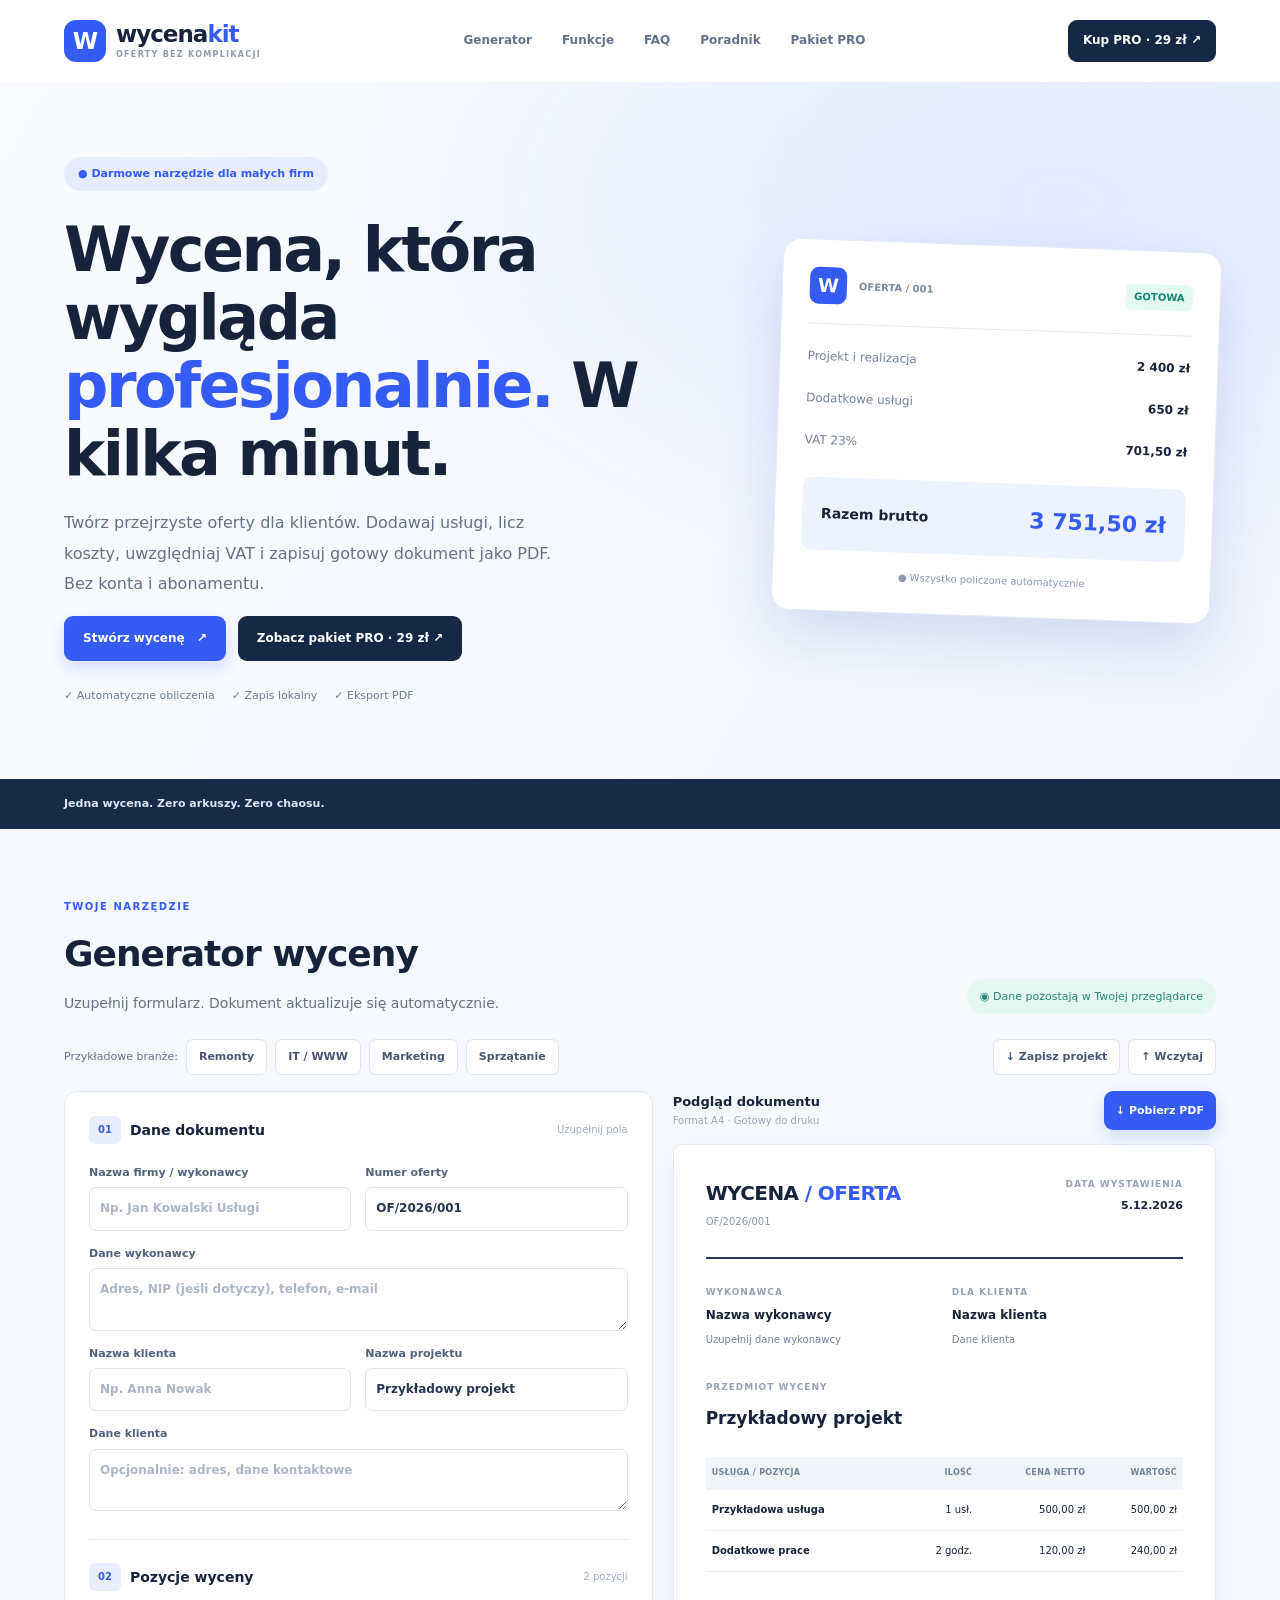
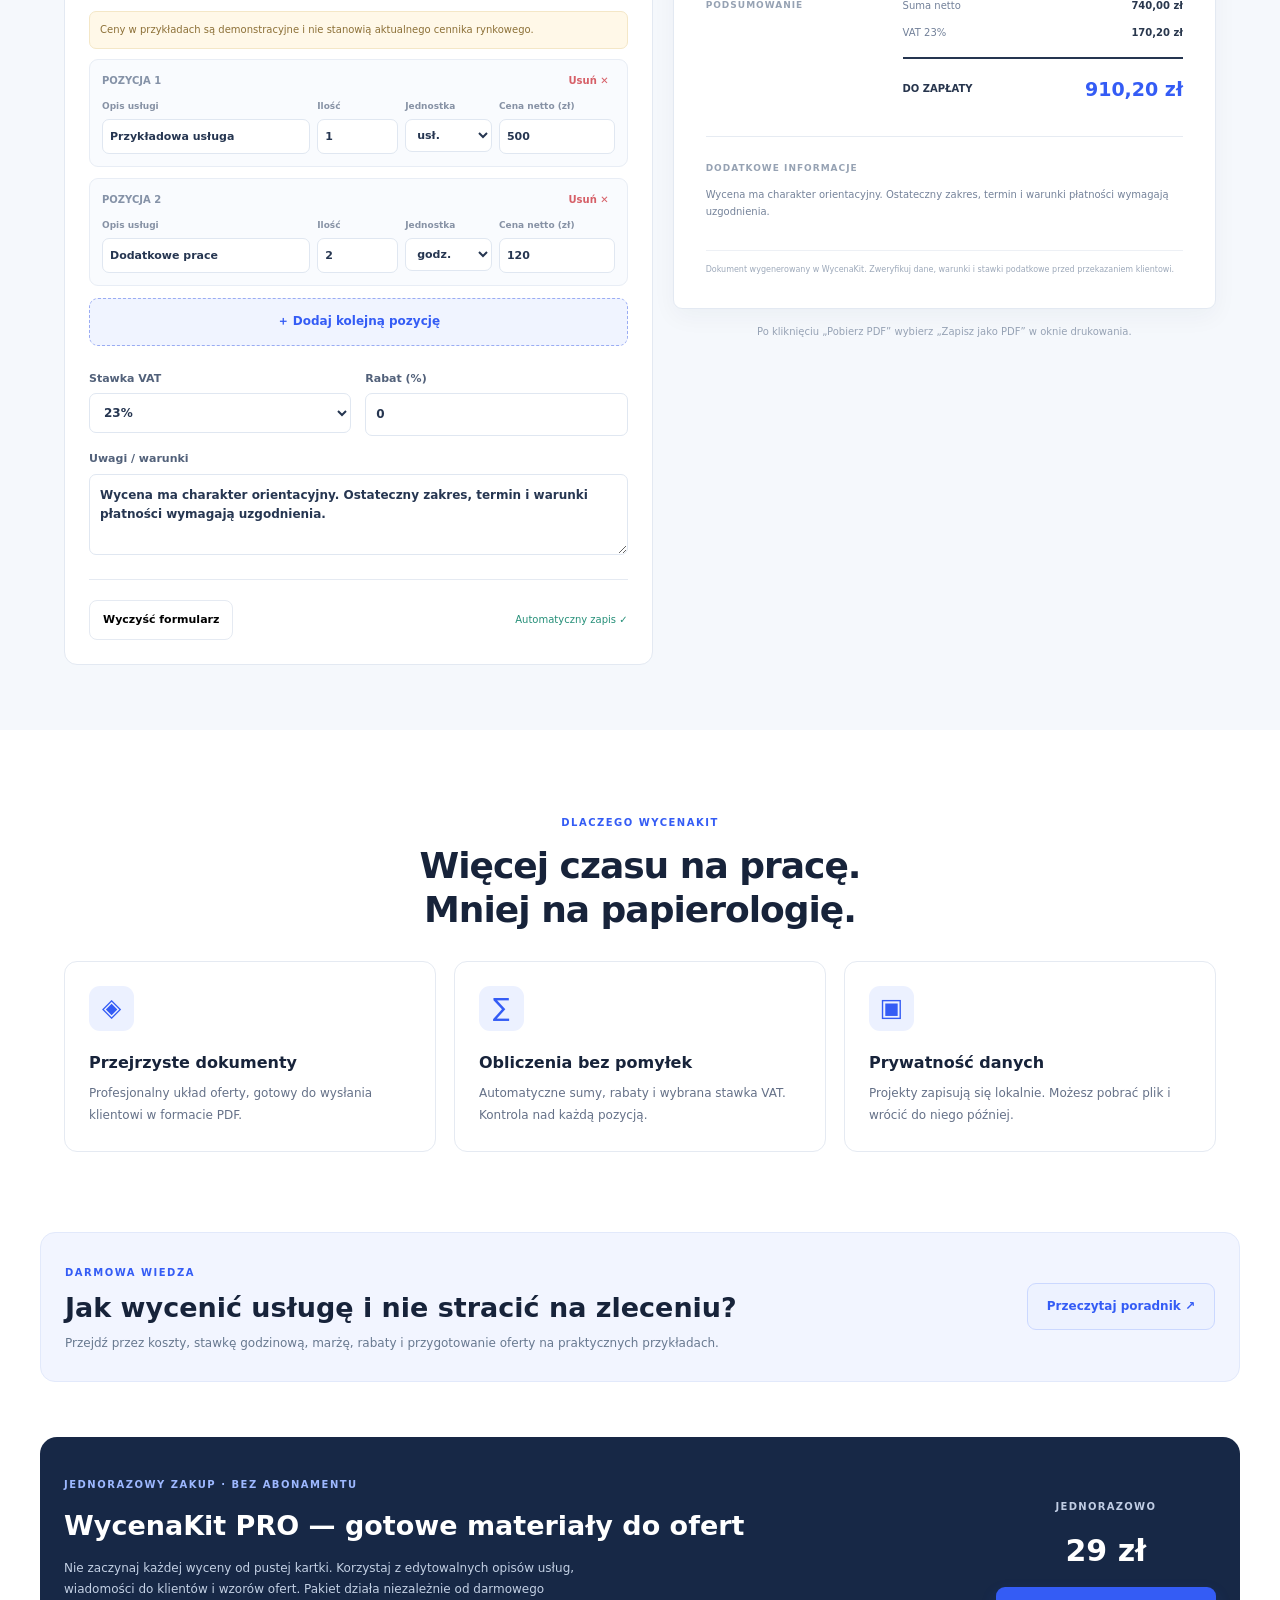
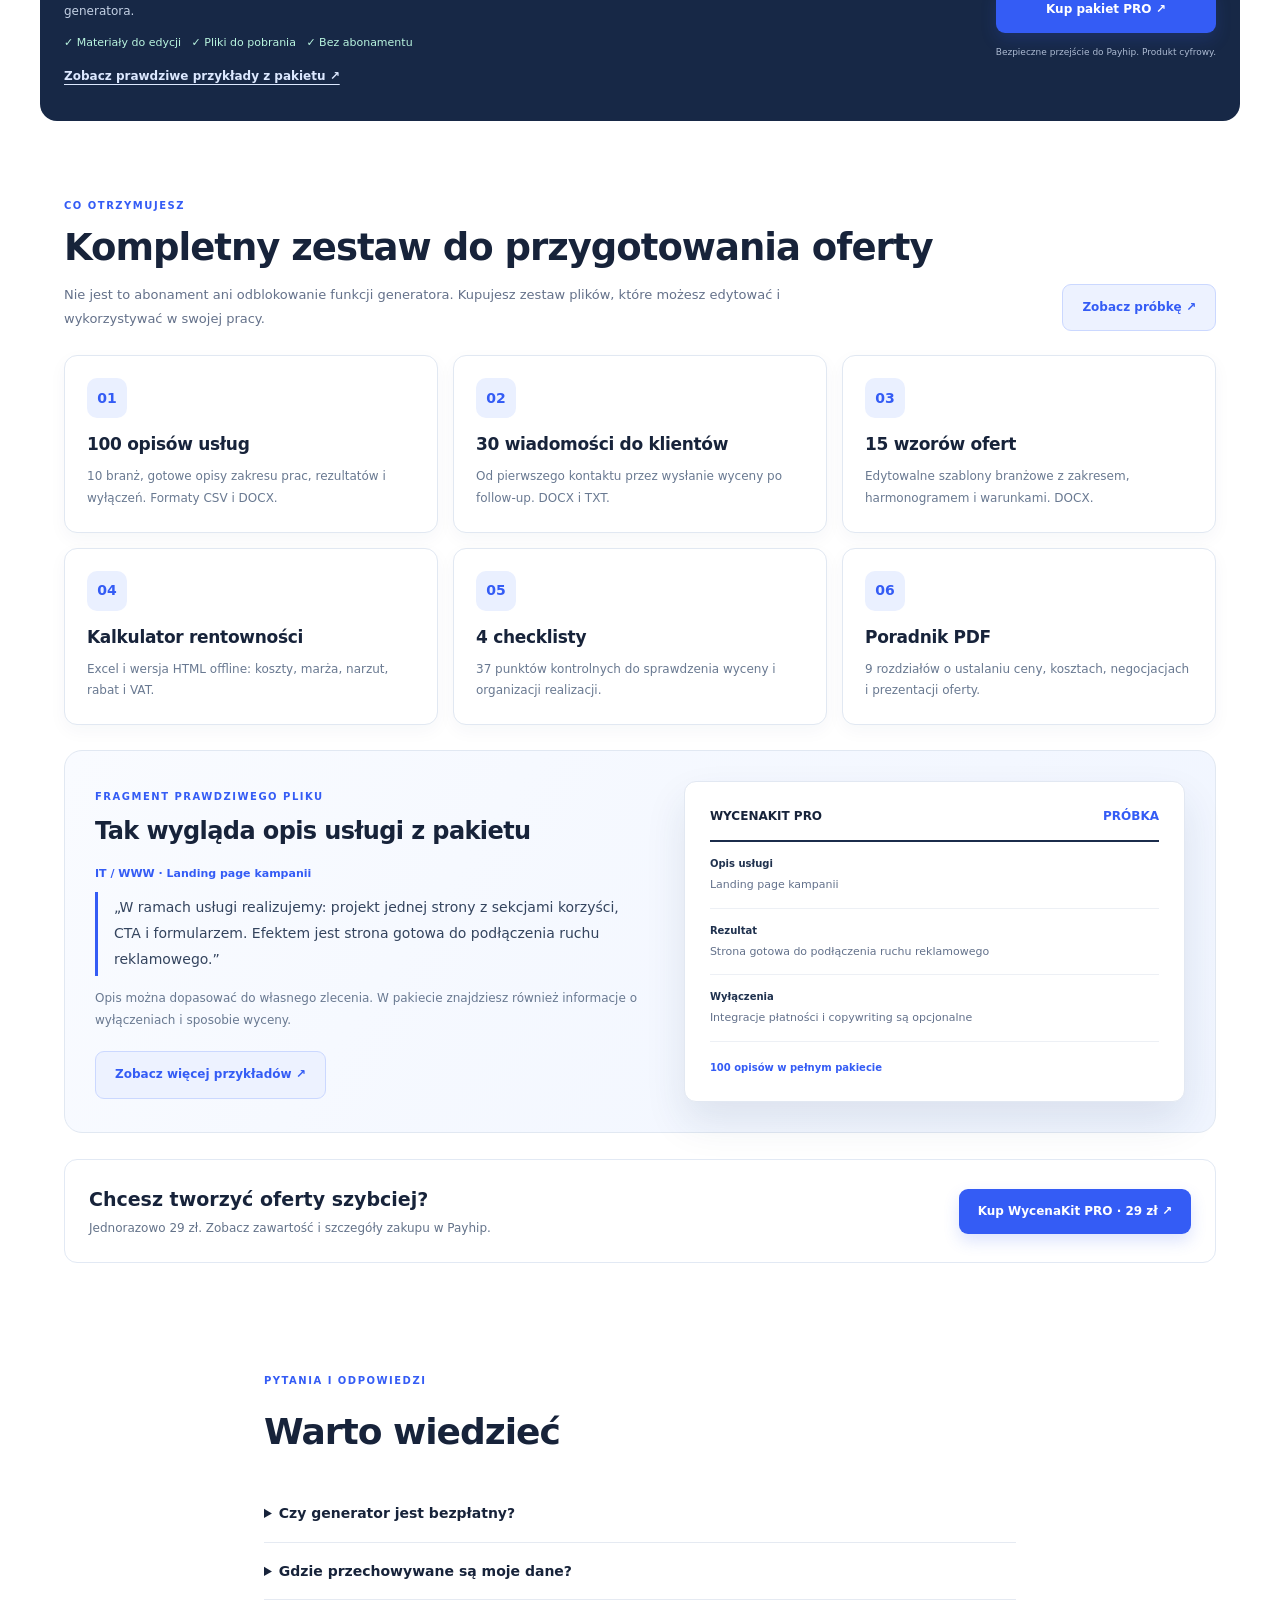
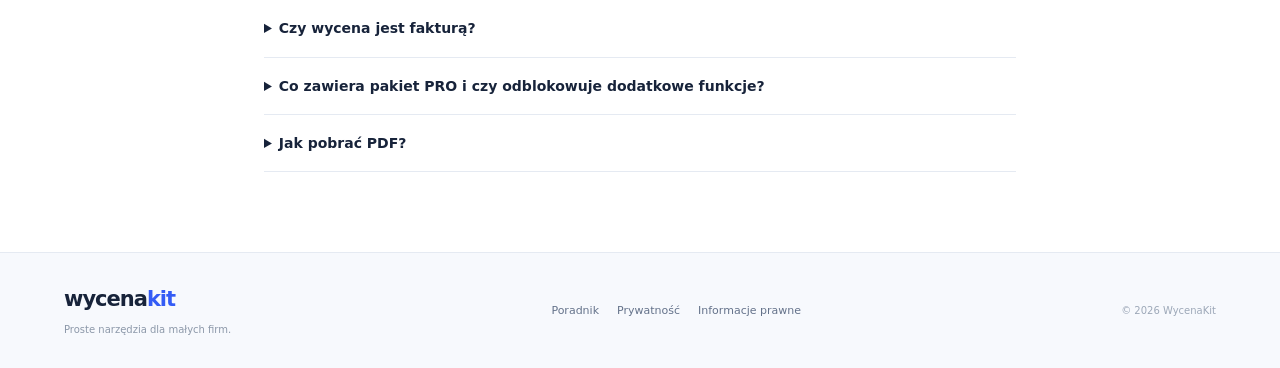
==== commit 5acd6aca: "Install Cloudflare Web Analytics on index.html" ====
--- a/index.html
+++ b/index.html
@@ -15,6 +15,9 @@
   <link rel="stylesheet" href="./styles.css">
   <script type="application/ld+json">{"@context":"https://schema.org","@type":"SoftwareApplication","name":"WycenaKit","applicationCategory":"BusinessApplication","operatingSystem":"Web","inLanguage":"pl","offers":{"@type":"Offer","price":"0","priceCurrency":"PLN"}}</script>
   <script src="./app.js" defer></script>
+
+<!-- Cloudflare Web Analytics: statystyki odwiedzin bez plików cookie -->
+<script type="module" src="https://static.cloudflareinsights.com/beacon.min.js" data-cf-beacon='{"token":"bf713ea6ca5446948bf29f0ebac4149b"}'></script>
 </head>
 <body>
   <header class="nav wrap">
--- a/styles.css
+++ b/styles.css
@@ -30,3 +30,5 @@
 .pro-bottom-cta p{color:#64738a;font-size:12px;margin:0}
 @media(max-width:950px){.pro-grid{grid-template-columns:repeat(2,minmax(0,1fr))}.pro-example{grid-template-columns:1fr}}
 @media(max-width:650px){.pro-details-head{flex-direction:column;align-items:flex-start}.pro-grid{grid-template-columns:1fr}.pro-example{padding:18px;gap:20px}.pro-example-card{padding:18px}.pro-bottom-cta{flex-direction:column;align-items:stretch}.pro-bottom-cta .btn{width:100%}.pro-action{width:100%}}
+
+.guide-promo{display:flex;align-items:center;justify-content:space-between;gap:24px;margin-top:0;margin-bottom:55px;padding-top:27px;padding-bottom:27px;background:#f2f5ff;border:1px solid #e2e9fb;border-radius:15px}.guide-promo h2{font-size:clamp(20px,2.6vw,27px);line-height:1.3;margin:8px 0}.guide-promo p{color:#687990;font-size:12px;line-height:1.75;margin:0;max-width:720px}.guide-promo .btn{white-space:nowrap}@media(max-width:650px){.guide-promo{flex-direction:column;align-items:stretch}.guide-promo .btn{width:100%}}
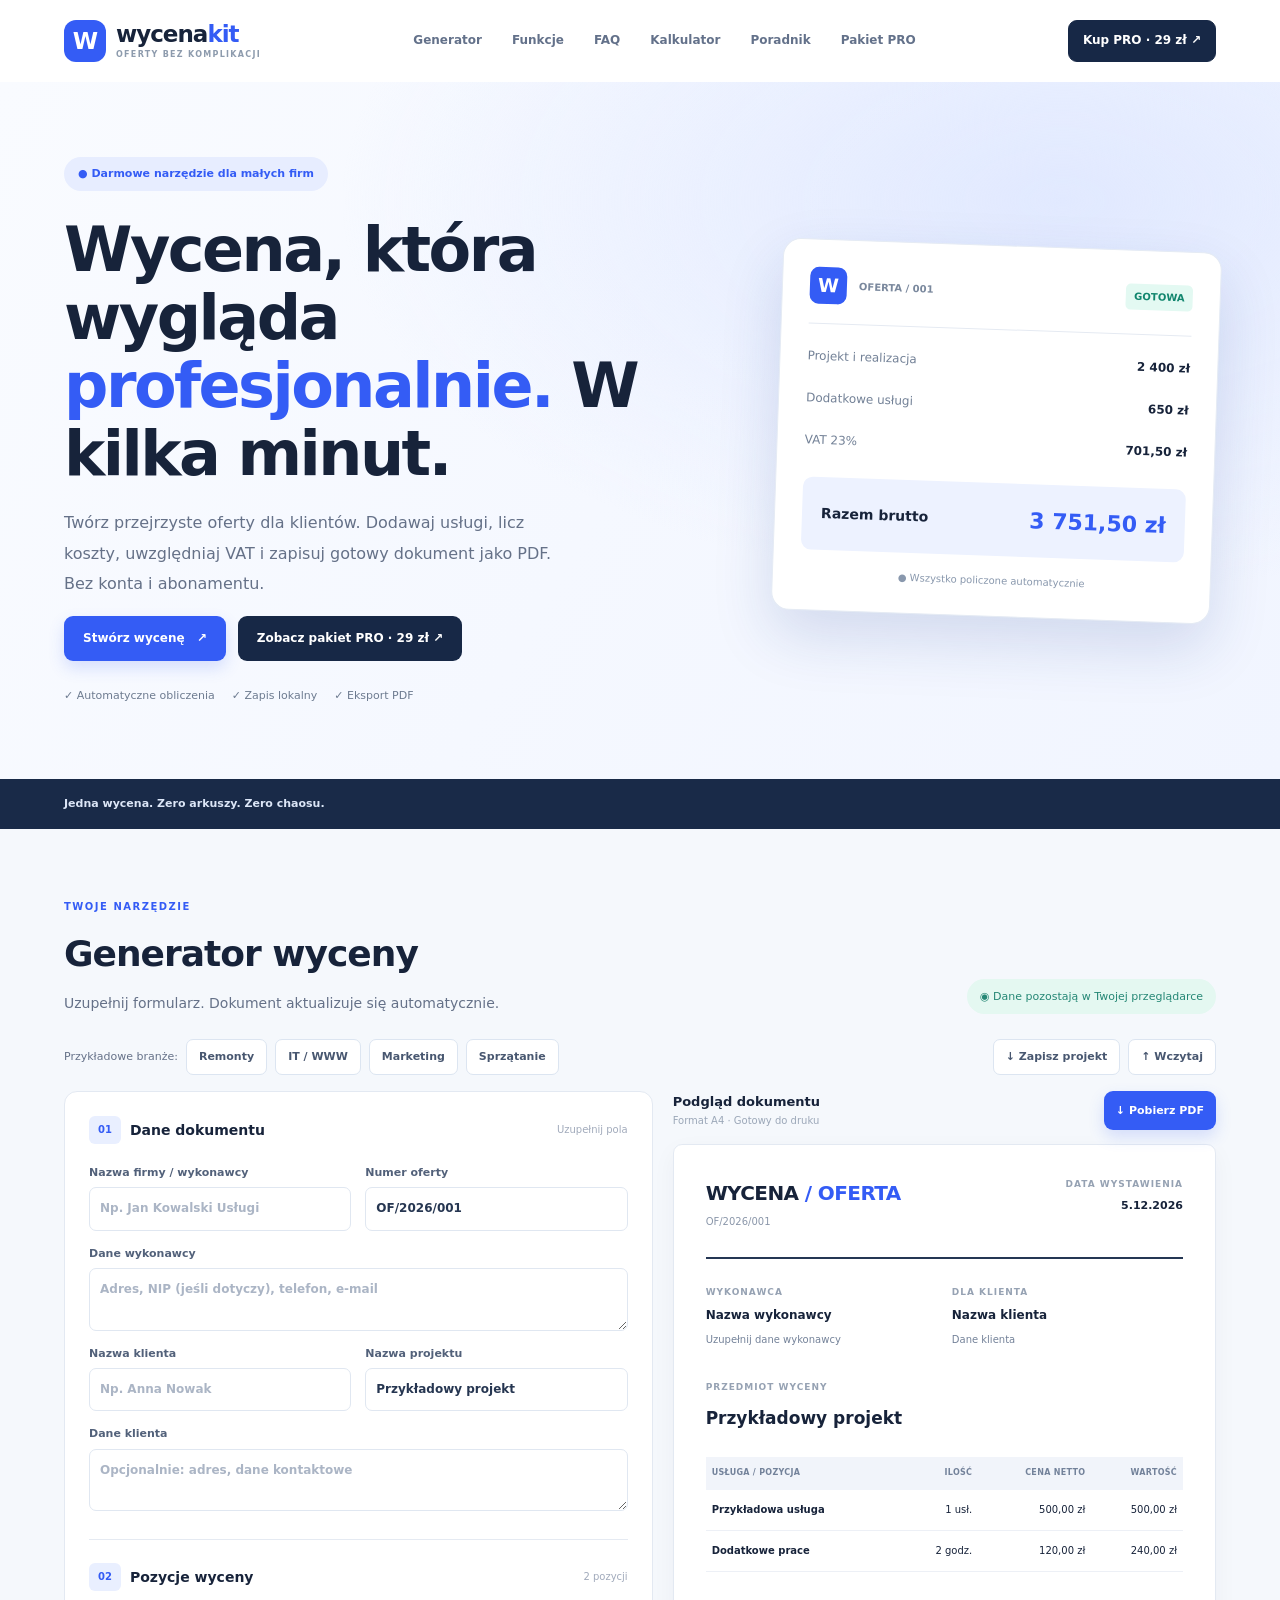
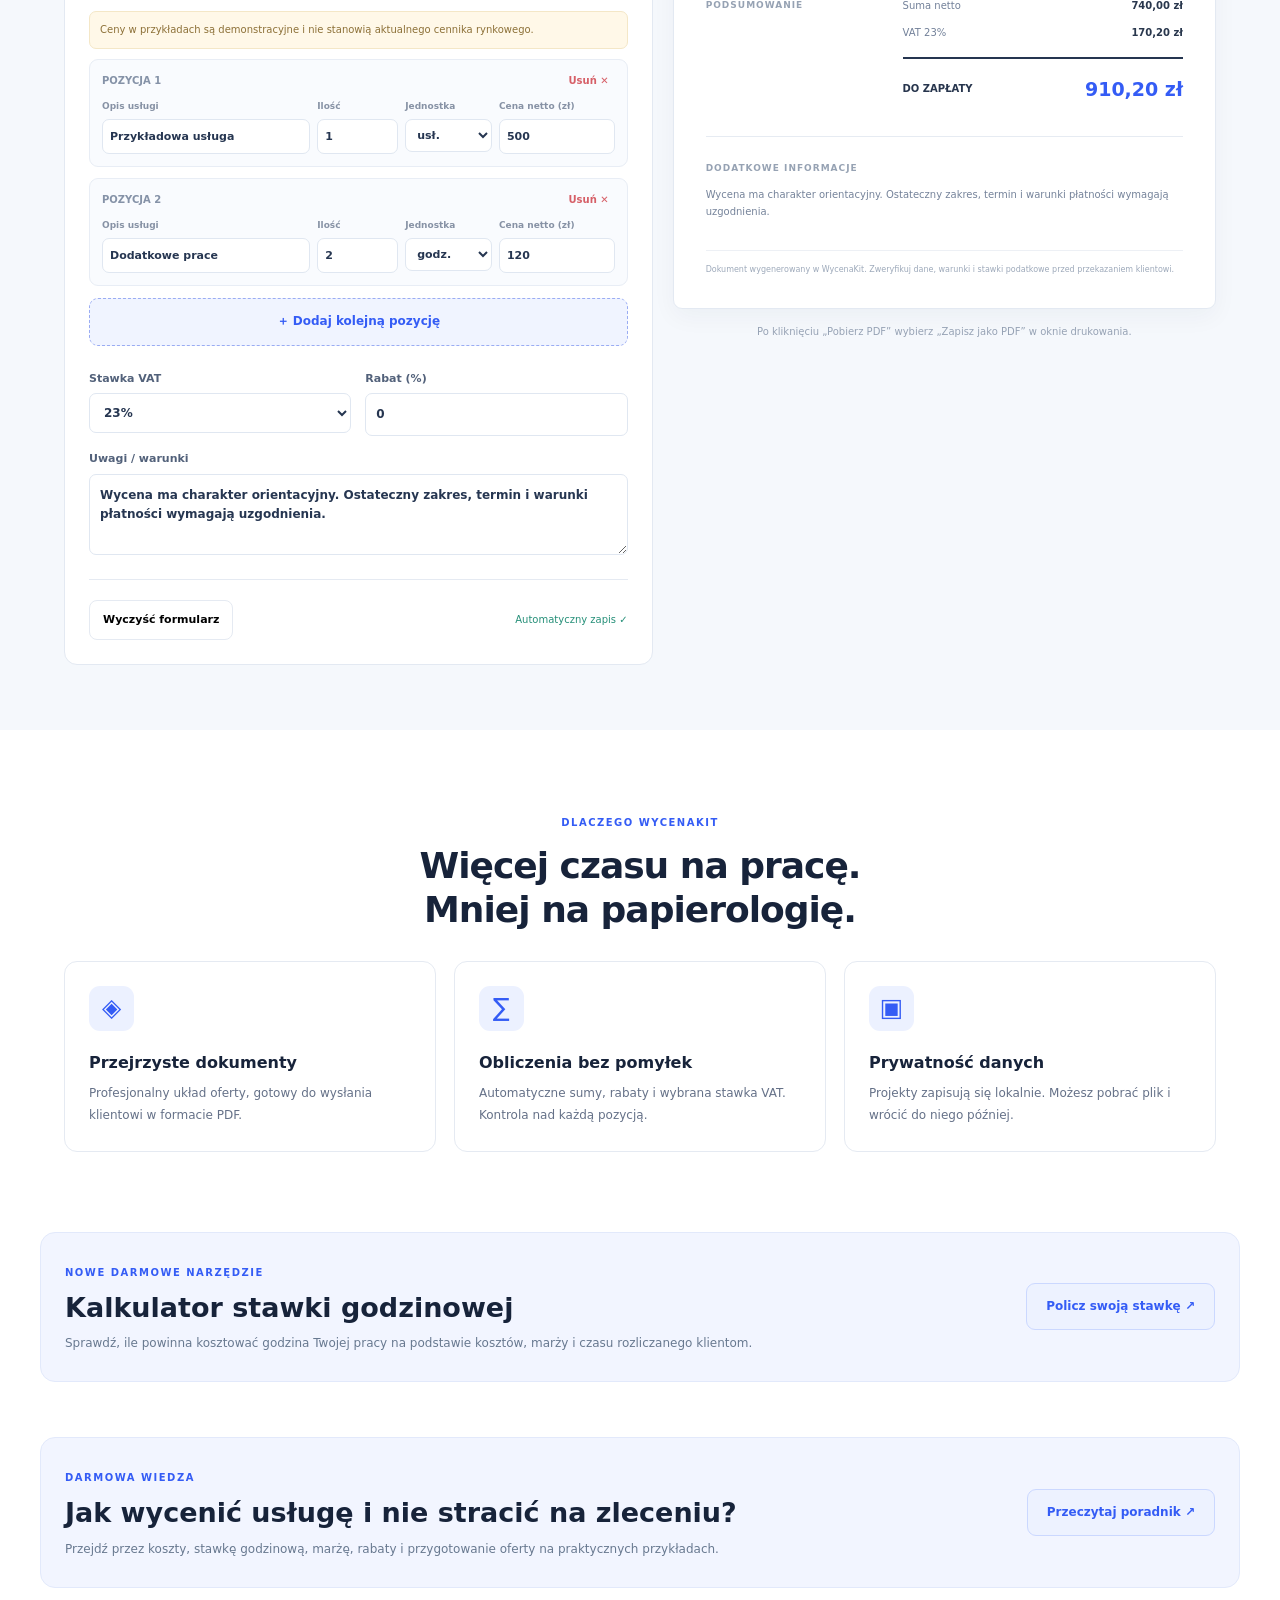
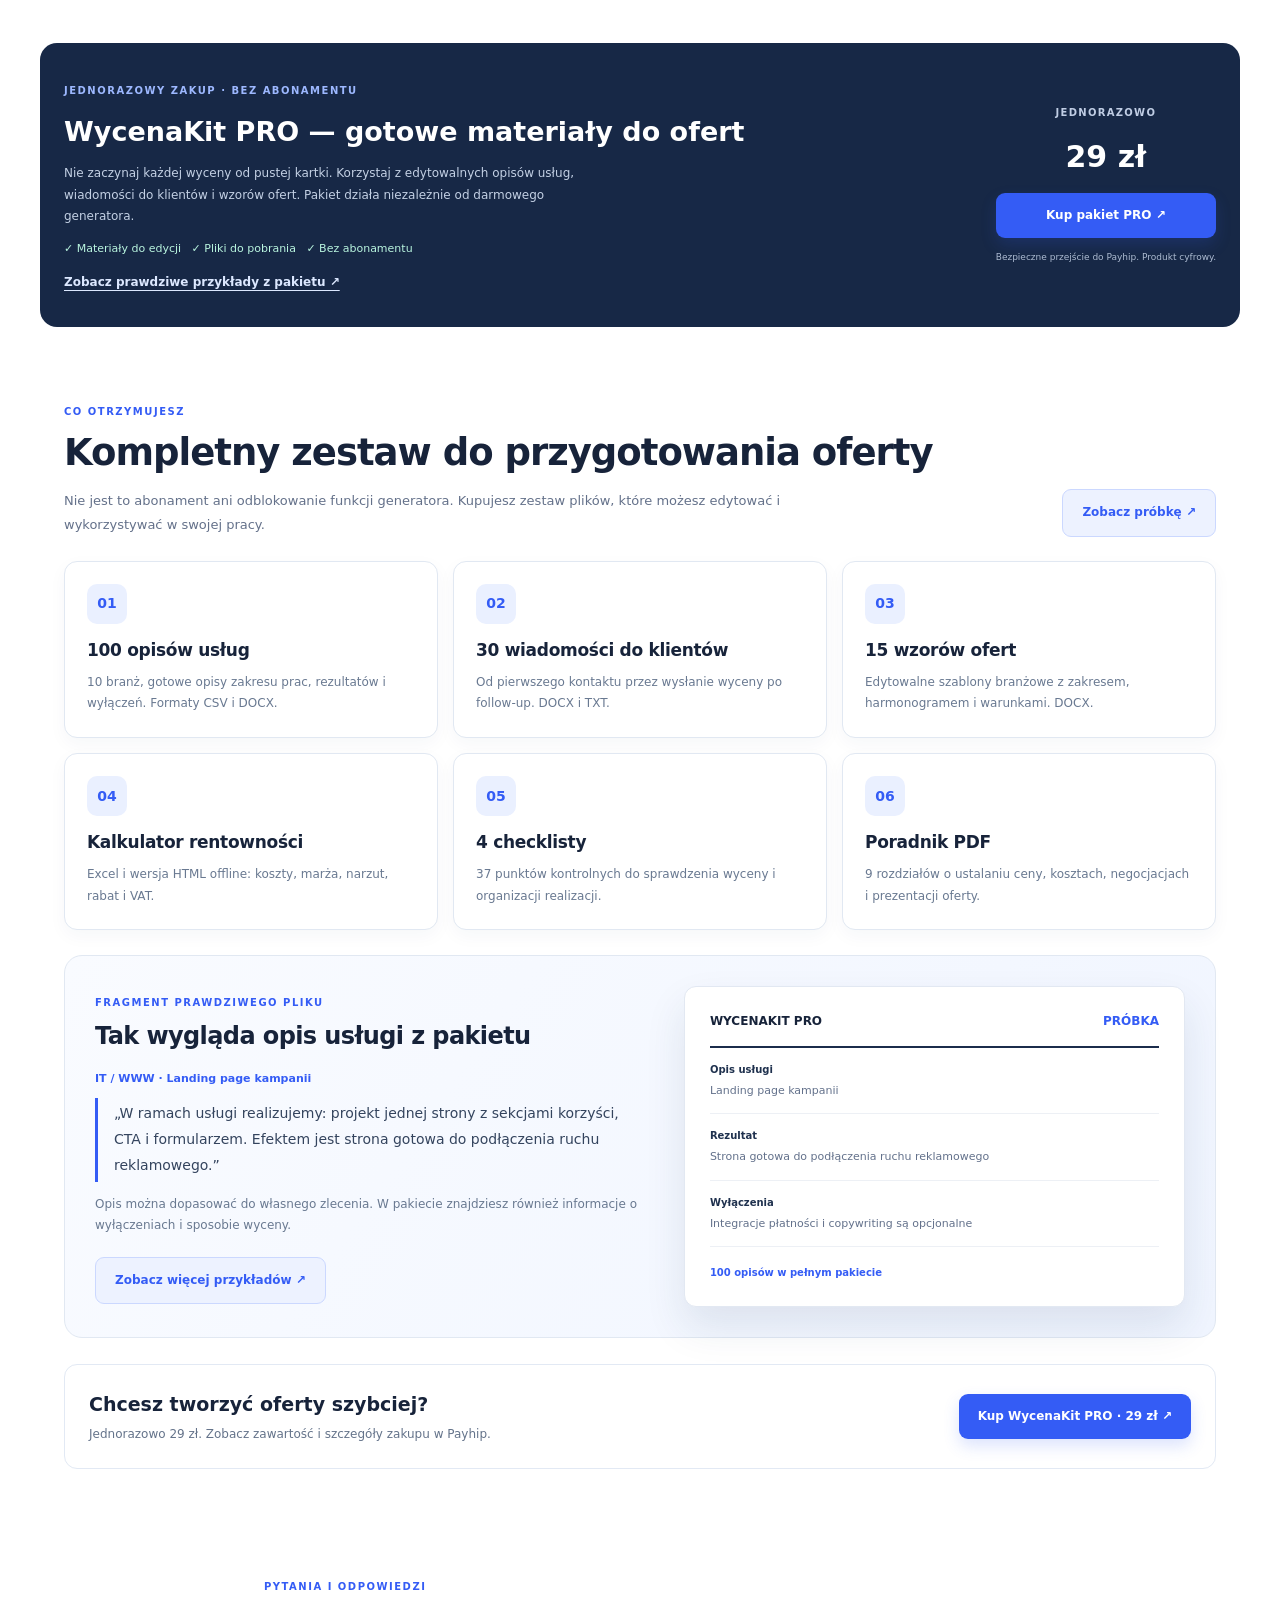
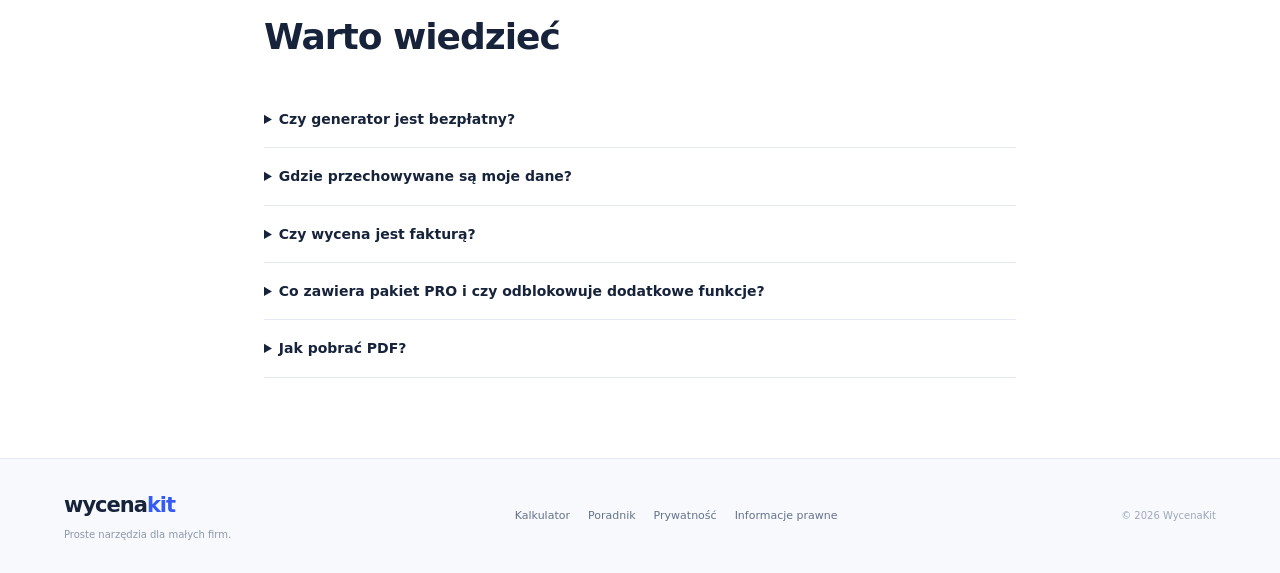
==== commit 860b88d3: "Link free hourly calculator and use standard deferred Cloudflare beacon" ====
--- a/index.html
+++ b/index.html
@@ -17,12 +17,12 @@
   <script src="./app.js" defer></script>
 
 <!-- Cloudflare Web Analytics: statystyki odwiedzin bez plików cookie -->
-<script type="module" src="https://static.cloudflareinsights.com/beacon.min.js" data-cf-beacon='{"token":"bf713ea6ca5446948bf29f0ebac4149b"}'></script>
+<script defer src="https://static.cloudflareinsights.com/beacon.min.js" data-cf-beacon='{"token":"bf713ea6ca5446948bf29f0ebac4149b"}'></script>
 </head>
 <body>
   <header class="nav wrap">
     <a class="brand" href="#start" aria-label="WycenaKit — strona główna"><span class="brand-mark">W</span><span>wycena<b>kit</b><small>OFERTY BEZ KOMPLIKACJI</small></span></a>
-    <nav aria-label="Nawigacja"><a href="#generator">Generator</a><a href="#korzysci">Funkcje</a><a href="#faq">FAQ</a><a href="./jak-wycenic-usluge.html">Poradnik</a><a href="#zawartosc">Pakiet PRO</a></nav>
+    <nav aria-label="Nawigacja"><a href="#generator">Generator</a><a href="#korzysci">Funkcje</a><a href="#faq">FAQ</a><a href="./kalkulator-stawki-godzinowej.html">Kalkulator</a><a href="./jak-wycenic-usluge.html">Poradnik</a><a href="#zawartosc">Pakiet PRO</a></nav>
     <a class="nav-cta" data-pro-cta="header" href="https://payhip.com/b/Ko0Ad?utm_source=wycenakit&amp;utm_medium=website&amp;utm_campaign=pro_launch&amp;utm_content=header" target="_blank" rel="noopener noreferrer" style="background:#172846;color:#fff;border-color:#172846">Kup PRO · 29 zł ↗</a>
   </header>
   <main id="start">
@@ -74,6 +74,7 @@
       </div>
     </div></section>
     <section id="korzysci" class="benefits wrap"><span class="overline">DLACZEGO WYCENAKIT</span><h2>Więcej czasu na pracę.<br>Mniej na papierologię.</h2><div class="features"><div><span class="feature-icon">◈</span><h3>Przejrzyste dokumenty</h3><p>Profesjonalny układ oferty, gotowy do wysłania klientowi w formacie PDF.</p></div><div><span class="feature-icon">∑</span><h3>Obliczenia bez pomyłek</h3><p>Automatyczne sumy, rabaty i wybrana stawka VAT. Kontrola nad każdą pozycją.</p></div><div><span class="feature-icon">▣</span><h3>Prywatność danych</h3><p>Projekty zapisują się lokalnie. Możesz pobrać plik i wrócić do niego później.</p></div></div></section>
+    <section class="guide-promo wrap" aria-labelledby="rate-heading"><div><span class="overline">NOWE DARMOWE NARZĘDZIE</span><h2 id="rate-heading">Kalkulator stawki godzinowej</h2><p>Sprawdź, ile powinna kosztować godzina Twojej pracy na podstawie kosztów, marży i czasu rozliczanego klientom.</p></div><a class="btn pro-outline" href="./kalkulator-stawki-godzinowej.html">Policz swoją stawkę ↗</a></section>
     <section class="guide-promo wrap" aria-labelledby="guide-heading"><div><span class="overline">DARMOWA WIEDZA</span><h2 id="guide-heading">Jak wycenić usługę i nie stracić na zleceniu?</h2><p>Przejdź przez koszty, stawkę godzinową, marżę, rabaty i przygotowanie oferty na praktycznych przykładach.</p></div><a class="btn pro-outline" href="./jak-wycenic-usluge.html">Przeczytaj poradnik ↗</a></section>
     <section id="pro" class="pro wrap" aria-labelledby="pro-heading">
       <div><span class="overline">JEDNORAZOWY ZAKUP · BEZ ABONAMENTU</span><h2 id="pro-heading">WycenaKit PRO — gotowe materiały do ofert</h2>
@@ -96,7 +97,7 @@
     </section>
     <section class="faq wrap" id="faq"><span class="overline">PYTANIA I ODPOWIEDZI</span><h2>Warto wiedzieć</h2><details><summary>Czy generator jest bezpłatny?</summary><p>Tak. Możesz tworzyć oferty, liczyć wartości, zapisywać projekty i drukować dokumenty do PDF bez opłat.</p></details><details><summary>Gdzie przechowywane są moje dane?</summary><p>Wyceny zapisują się w pamięci lokalnej przeglądarki. Nie przesyłamy danych formularza na serwer. Możesz wyeksportować projekt do pliku JSON.</p></details><details><summary>Czy wycena jest fakturą?</summary><p>Nie. To oferta lub wycena, a nie faktura. Przed wysłaniem sprawdź poprawność danych, warunków i stawek podatkowych.</p></details><details><summary>Co zawiera pakiet PRO i czy odblokowuje dodatkowe funkcje?</summary><p>PRO to osobny pakiet plików: 100 opisów usług, 30 wiadomości, 15 ofert, kalkulatory, checklisty i poradnik. Nie odblokowuje funkcji w generatorze, który pozostaje darmowy. <a href="./probka.html" style="color:#345cf5;text-decoration:underline">Zobacz przykłady</a>.</p></details><details><summary>Jak pobrać PDF?</summary><p>Użyj przycisku „Pobierz PDF”, a następnie wybierz zapis do PDF w oknie drukowania.</p></details></section>
   </main>
-  <footer class="footer"><div class="wrap footer-inner"><div><strong>wycena<span>kit</span></strong><p>Proste narzędzia dla małych firm.</p></div><div><a href="./jak-wycenic-usluge.html">Poradnik</a><a href="./prywatnosc.html">Prywatność</a><a href="./informacje.html">Informacje prawne</a></div><small>© <span id="year"></span> WycenaKit</small></div></footer>
+  <footer class="footer"><div class="wrap footer-inner"><div><strong>wycena<span>kit</span></strong><p>Proste narzędzia dla małych firm.</p></div><div><a href="./kalkulator-stawki-godzinowej.html">Kalkulator</a><a href="./jak-wycenic-usluge.html">Poradnik</a><a href="./prywatnosc.html">Prywatność</a><a href="./informacje.html">Informacje prawne</a></div><small>© <span id="year"></span> WycenaKit</small></div></footer>
   <div class="toast" id="toast" role="status" aria-live="polite"></div>
 </body>
 </html>
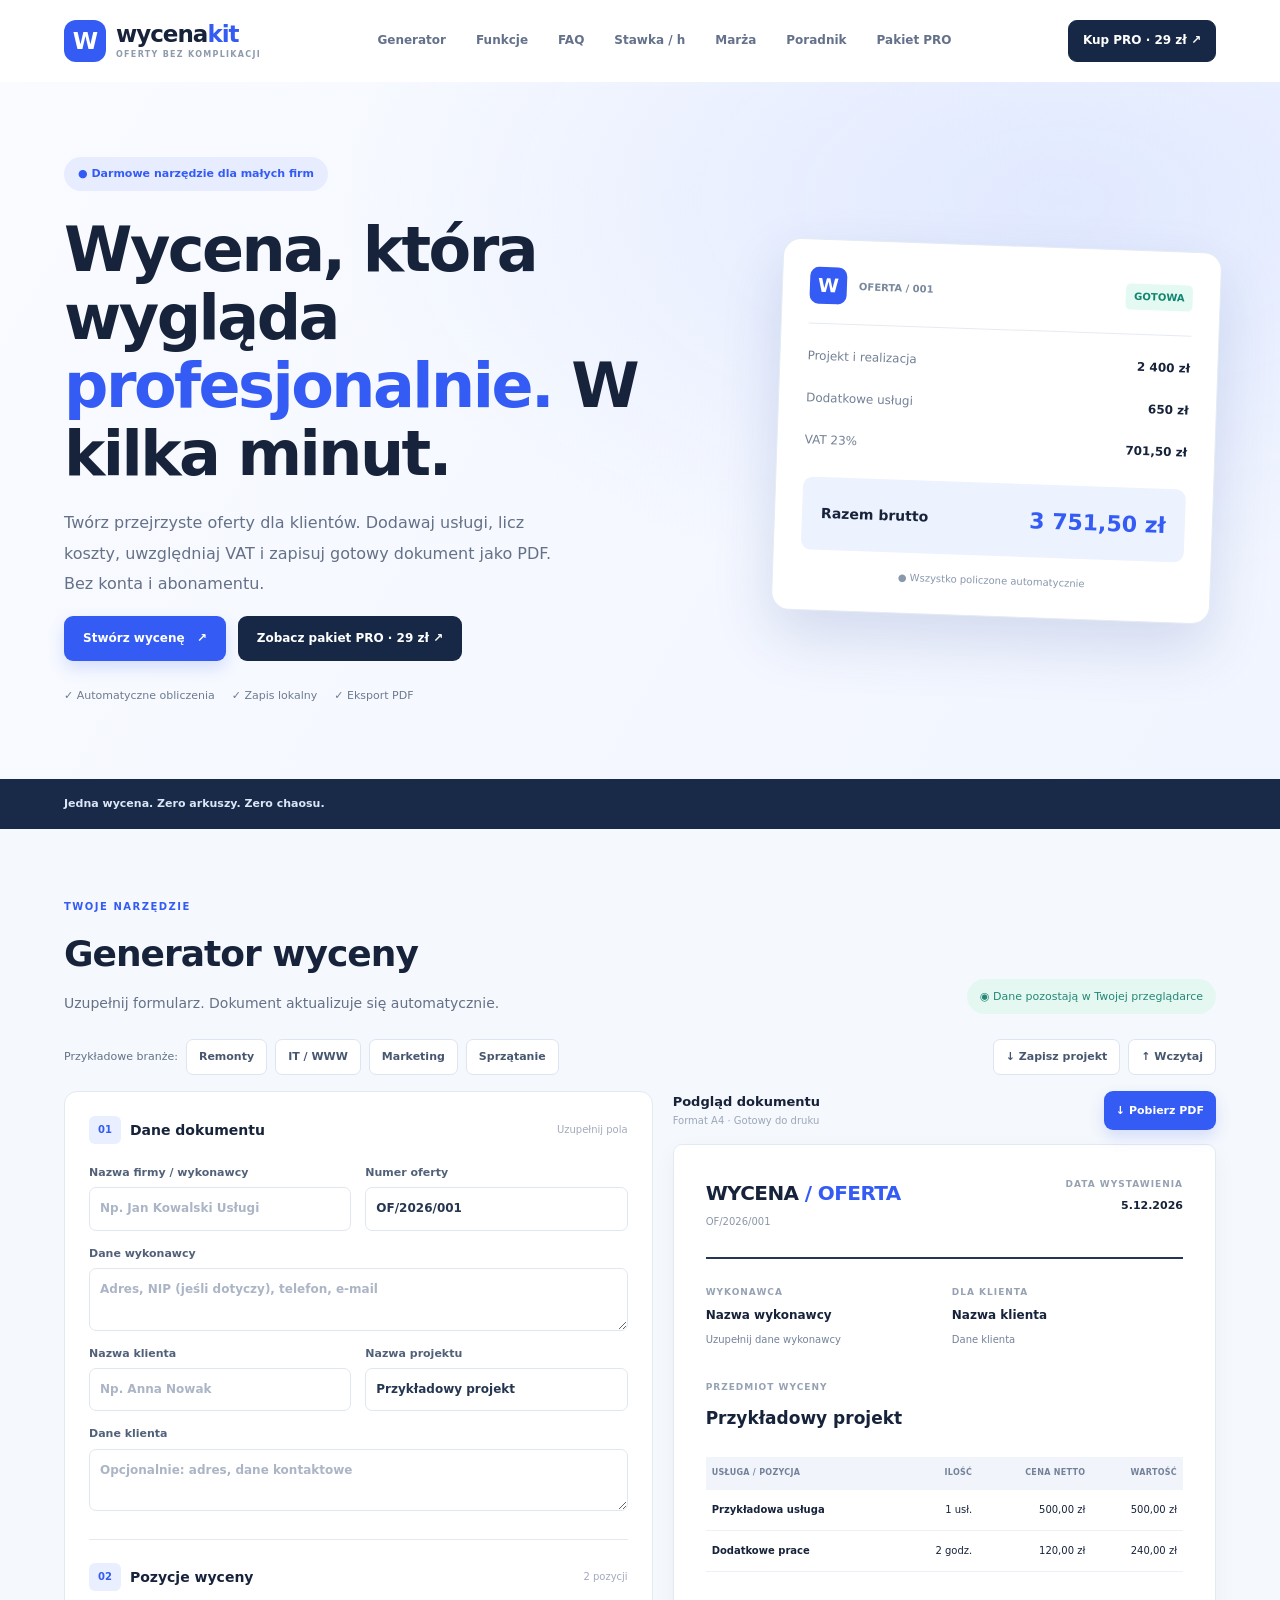
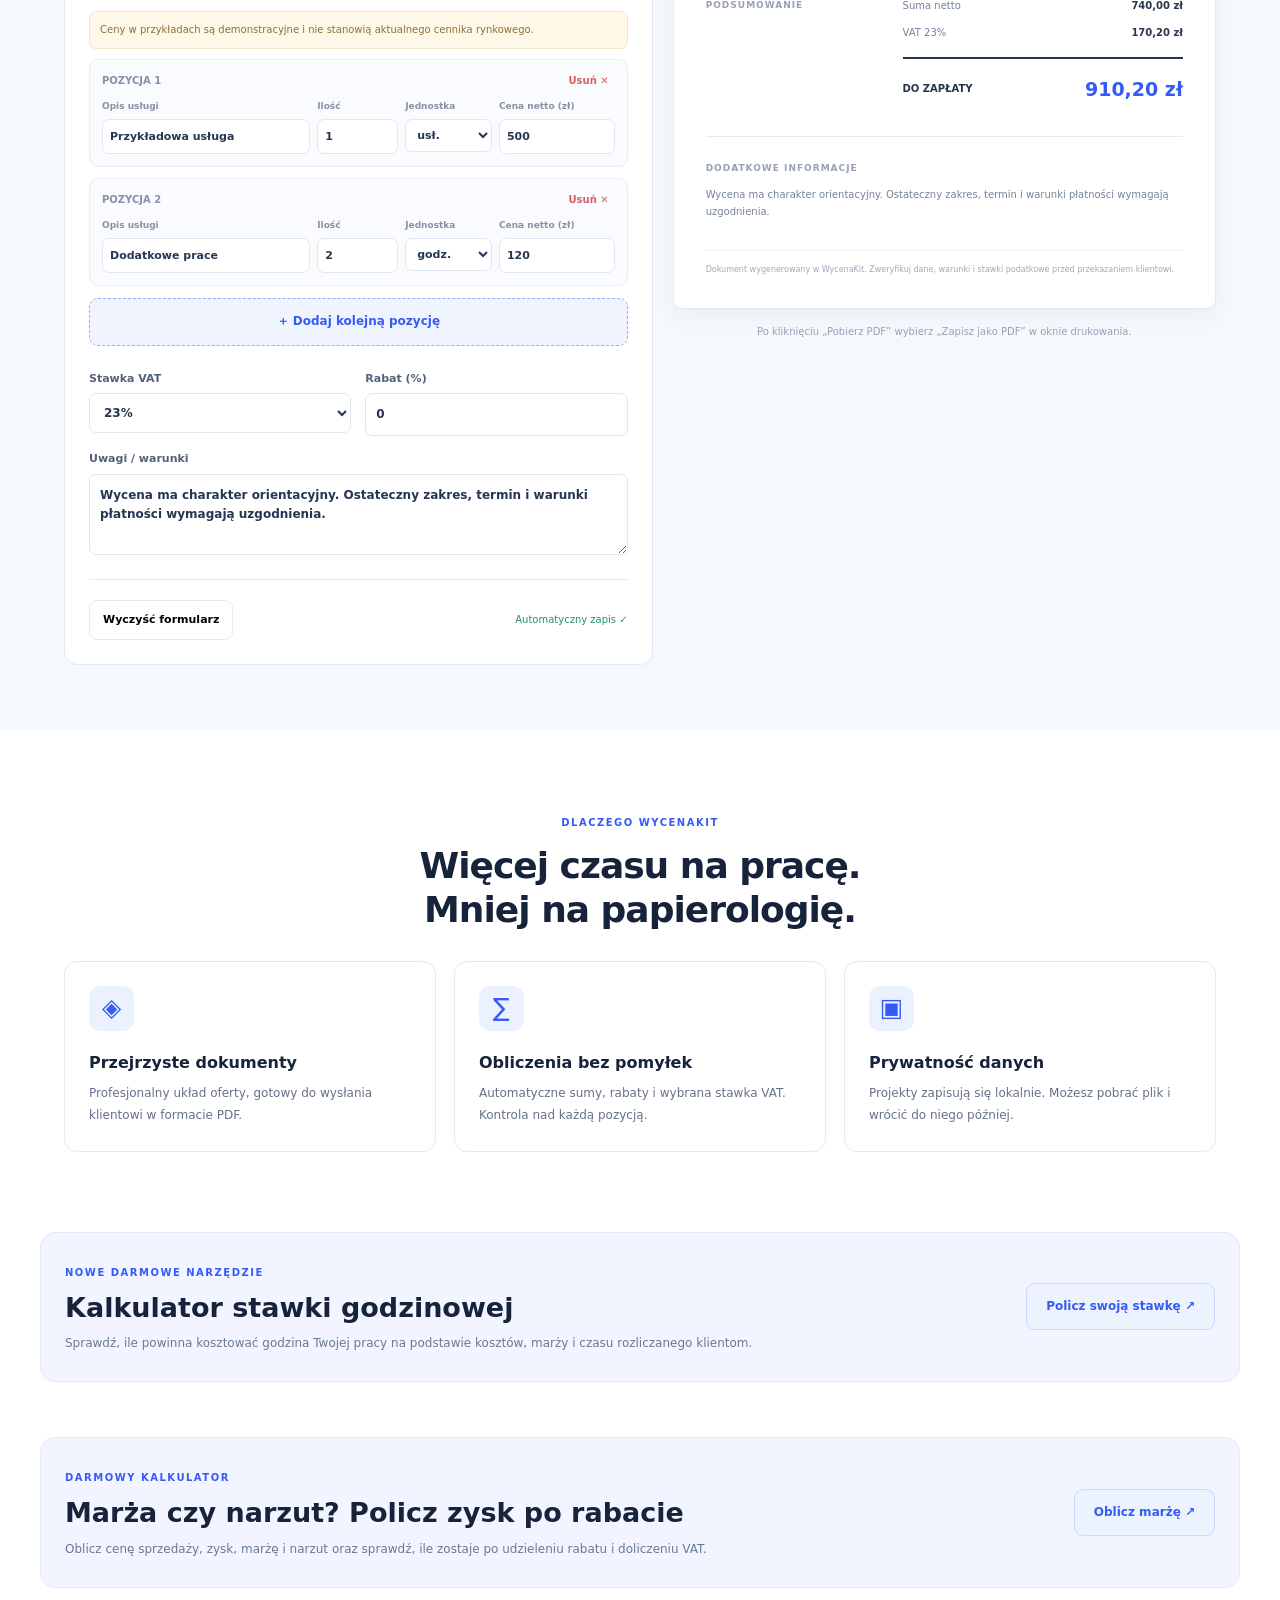
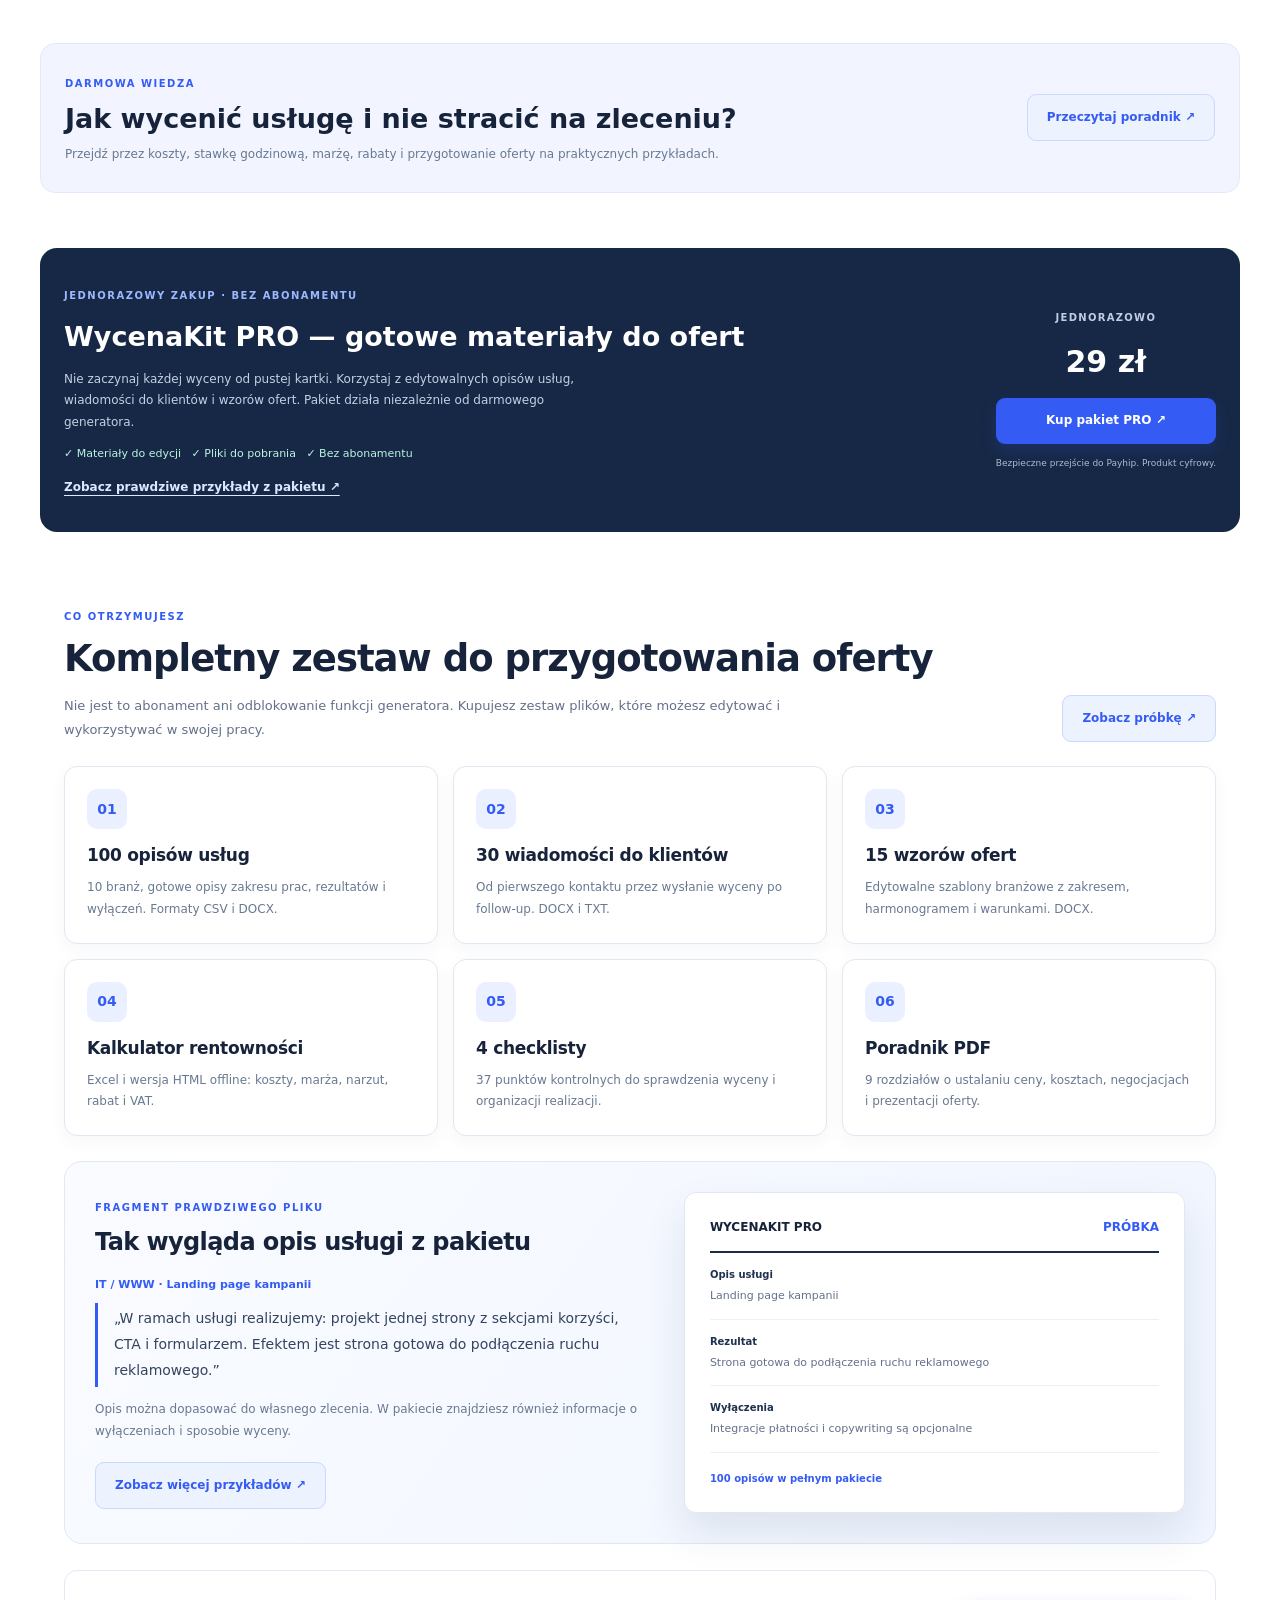
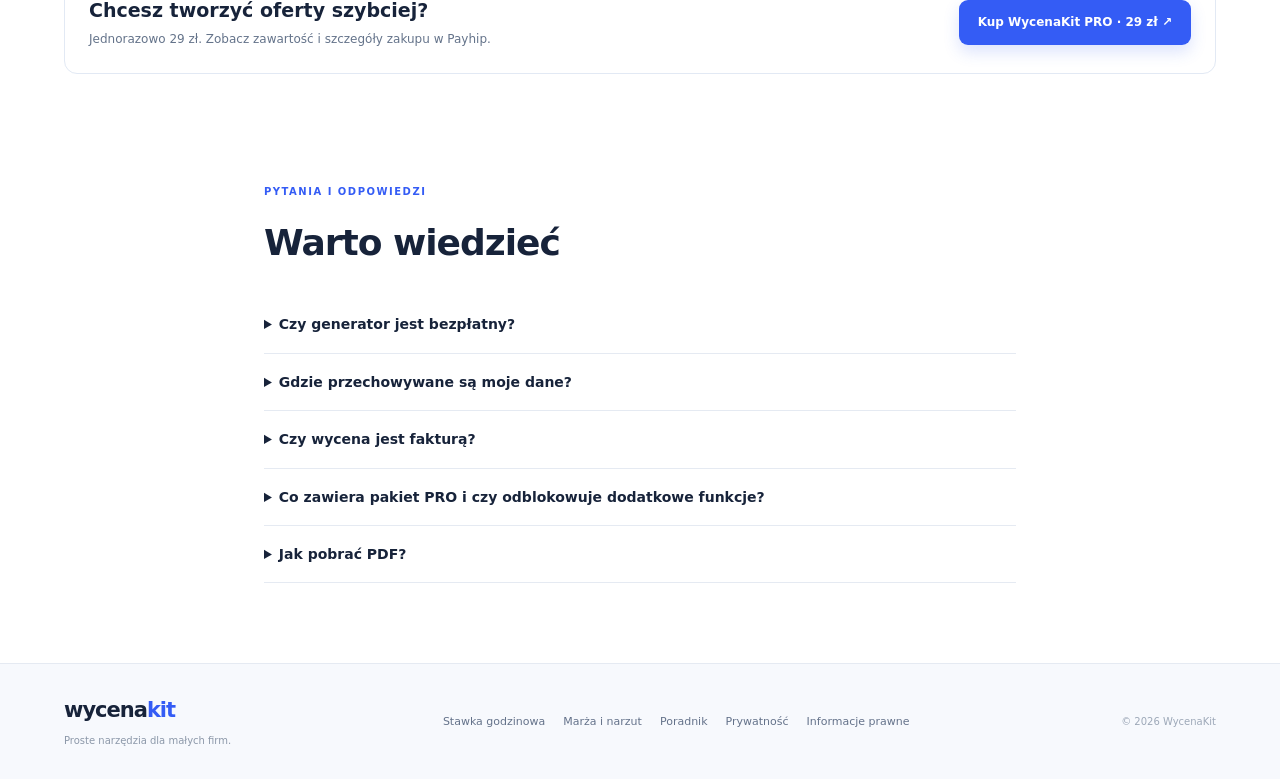
==== commit a714a441: "Connect margin calculator to navigation guides and sitemap" ====
--- a/index.html
+++ b/index.html
@@ -18,11 +18,14 @@
 
 <!-- Cloudflare Web Analytics: statystyki odwiedzin bez plików cookie -->
 <script defer src="https://static.cloudflareinsights.com/beacon.min.js" data-cf-beacon='{"token":"bf713ea6ca5446948bf29f0ebac4149b"}'></script>
+
+<!-- Google AdSense: weryfikacja witryny i automatyczne reklamy po zatwierdzeniu konta -->
+<script async src="https://pagead2.googlesyndication.com/pagead/js/adsbygoogle.js?client=ca-pub-5425674267329474" crossorigin="anonymous"></script>
 </head>
 <body>
   <header class="nav wrap">
     <a class="brand" href="#start" aria-label="WycenaKit — strona główna"><span class="brand-mark">W</span><span>wycena<b>kit</b><small>OFERTY BEZ KOMPLIKACJI</small></span></a>
-    <nav aria-label="Nawigacja"><a href="#generator">Generator</a><a href="#korzysci">Funkcje</a><a href="#faq">FAQ</a><a href="./kalkulator-stawki-godzinowej.html">Kalkulator</a><a href="./jak-wycenic-usluge.html">Poradnik</a><a href="#zawartosc">Pakiet PRO</a></nav>
+    <nav aria-label="Nawigacja"><a href="#generator">Generator</a><a href="#korzysci">Funkcje</a><a href="#faq">FAQ</a><a href="./kalkulator-stawki-godzinowej.html">Stawka / h</a><a href="./kalkulator-marzy-i-narzutu.html">Marża</a><a href="./jak-wycenic-usluge.html">Poradnik</a><a href="#zawartosc">Pakiet PRO</a></nav>
     <a class="nav-cta" data-pro-cta="header" href="https://payhip.com/b/Ko0Ad?utm_source=wycenakit&amp;utm_medium=website&amp;utm_campaign=pro_launch&amp;utm_content=header" target="_blank" rel="noopener noreferrer" style="background:#172846;color:#fff;border-color:#172846">Kup PRO · 29 zł ↗</a>
   </header>
   <main id="start">
@@ -75,6 +78,7 @@
     </div></section>
     <section id="korzysci" class="benefits wrap"><span class="overline">DLACZEGO WYCENAKIT</span><h2>Więcej czasu na pracę.<br>Mniej na papierologię.</h2><div class="features"><div><span class="feature-icon">◈</span><h3>Przejrzyste dokumenty</h3><p>Profesjonalny układ oferty, gotowy do wysłania klientowi w formacie PDF.</p></div><div><span class="feature-icon">∑</span><h3>Obliczenia bez pomyłek</h3><p>Automatyczne sumy, rabaty i wybrana stawka VAT. Kontrola nad każdą pozycją.</p></div><div><span class="feature-icon">▣</span><h3>Prywatność danych</h3><p>Projekty zapisują się lokalnie. Możesz pobrać plik i wrócić do niego później.</p></div></div></section>
     <section class="guide-promo wrap" aria-labelledby="rate-heading"><div><span class="overline">NOWE DARMOWE NARZĘDZIE</span><h2 id="rate-heading">Kalkulator stawki godzinowej</h2><p>Sprawdź, ile powinna kosztować godzina Twojej pracy na podstawie kosztów, marży i czasu rozliczanego klientom.</p></div><a class="btn pro-outline" href="./kalkulator-stawki-godzinowej.html">Policz swoją stawkę ↗</a></section>
+    <section class="guide-promo wrap" aria-labelledby="margin-heading"><div><span class="overline">DARMOWY KALKULATOR</span><h2 id="margin-heading">Marża czy narzut? Policz zysk po rabacie</h2><p>Oblicz cenę sprzedaży, zysk, marżę i narzut oraz sprawdź, ile zostaje po udzieleniu rabatu i doliczeniu VAT.</p></div><a class="btn pro-outline" href="./kalkulator-marzy-i-narzutu.html">Oblicz marżę ↗</a></section>
     <section class="guide-promo wrap" aria-labelledby="guide-heading"><div><span class="overline">DARMOWA WIEDZA</span><h2 id="guide-heading">Jak wycenić usługę i nie stracić na zleceniu?</h2><p>Przejdź przez koszty, stawkę godzinową, marżę, rabaty i przygotowanie oferty na praktycznych przykładach.</p></div><a class="btn pro-outline" href="./jak-wycenic-usluge.html">Przeczytaj poradnik ↗</a></section>
     <section id="pro" class="pro wrap" aria-labelledby="pro-heading">
       <div><span class="overline">JEDNORAZOWY ZAKUP · BEZ ABONAMENTU</span><h2 id="pro-heading">WycenaKit PRO — gotowe materiały do ofert</h2>
@@ -97,7 +101,7 @@
     </section>
     <section class="faq wrap" id="faq"><span class="overline">PYTANIA I ODPOWIEDZI</span><h2>Warto wiedzieć</h2><details><summary>Czy generator jest bezpłatny?</summary><p>Tak. Możesz tworzyć oferty, liczyć wartości, zapisywać projekty i drukować dokumenty do PDF bez opłat.</p></details><details><summary>Gdzie przechowywane są moje dane?</summary><p>Wyceny zapisują się w pamięci lokalnej przeglądarki. Nie przesyłamy danych formularza na serwer. Możesz wyeksportować projekt do pliku JSON.</p></details><details><summary>Czy wycena jest fakturą?</summary><p>Nie. To oferta lub wycena, a nie faktura. Przed wysłaniem sprawdź poprawność danych, warunków i stawek podatkowych.</p></details><details><summary>Co zawiera pakiet PRO i czy odblokowuje dodatkowe funkcje?</summary><p>PRO to osobny pakiet plików: 100 opisów usług, 30 wiadomości, 15 ofert, kalkulatory, checklisty i poradnik. Nie odblokowuje funkcji w generatorze, który pozostaje darmowy. <a href="./probka.html" style="color:#345cf5;text-decoration:underline">Zobacz przykłady</a>.</p></details><details><summary>Jak pobrać PDF?</summary><p>Użyj przycisku „Pobierz PDF”, a następnie wybierz zapis do PDF w oknie drukowania.</p></details></section>
   </main>
-  <footer class="footer"><div class="wrap footer-inner"><div><strong>wycena<span>kit</span></strong><p>Proste narzędzia dla małych firm.</p></div><div><a href="./kalkulator-stawki-godzinowej.html">Kalkulator</a><a href="./jak-wycenic-usluge.html">Poradnik</a><a href="./prywatnosc.html">Prywatność</a><a href="./informacje.html">Informacje prawne</a></div><small>© <span id="year"></span> WycenaKit</small></div></footer>
+  <footer class="footer"><div class="wrap footer-inner"><div><strong>wycena<span>kit</span></strong><p>Proste narzędzia dla małych firm.</p></div><div><a href="./kalkulator-stawki-godzinowej.html">Stawka godzinowa</a><a href="./kalkulator-marzy-i-narzutu.html">Marża i narzut</a><a href="./jak-wycenic-usluge.html">Poradnik</a><a href="./prywatnosc.html">Prywatność</a><a href="./informacje.html">Informacje prawne</a></div><small>© <span id="year"></span> WycenaKit</small></div></footer>
   <div class="toast" id="toast" role="status" aria-live="polite"></div>
 </body>
 </html>
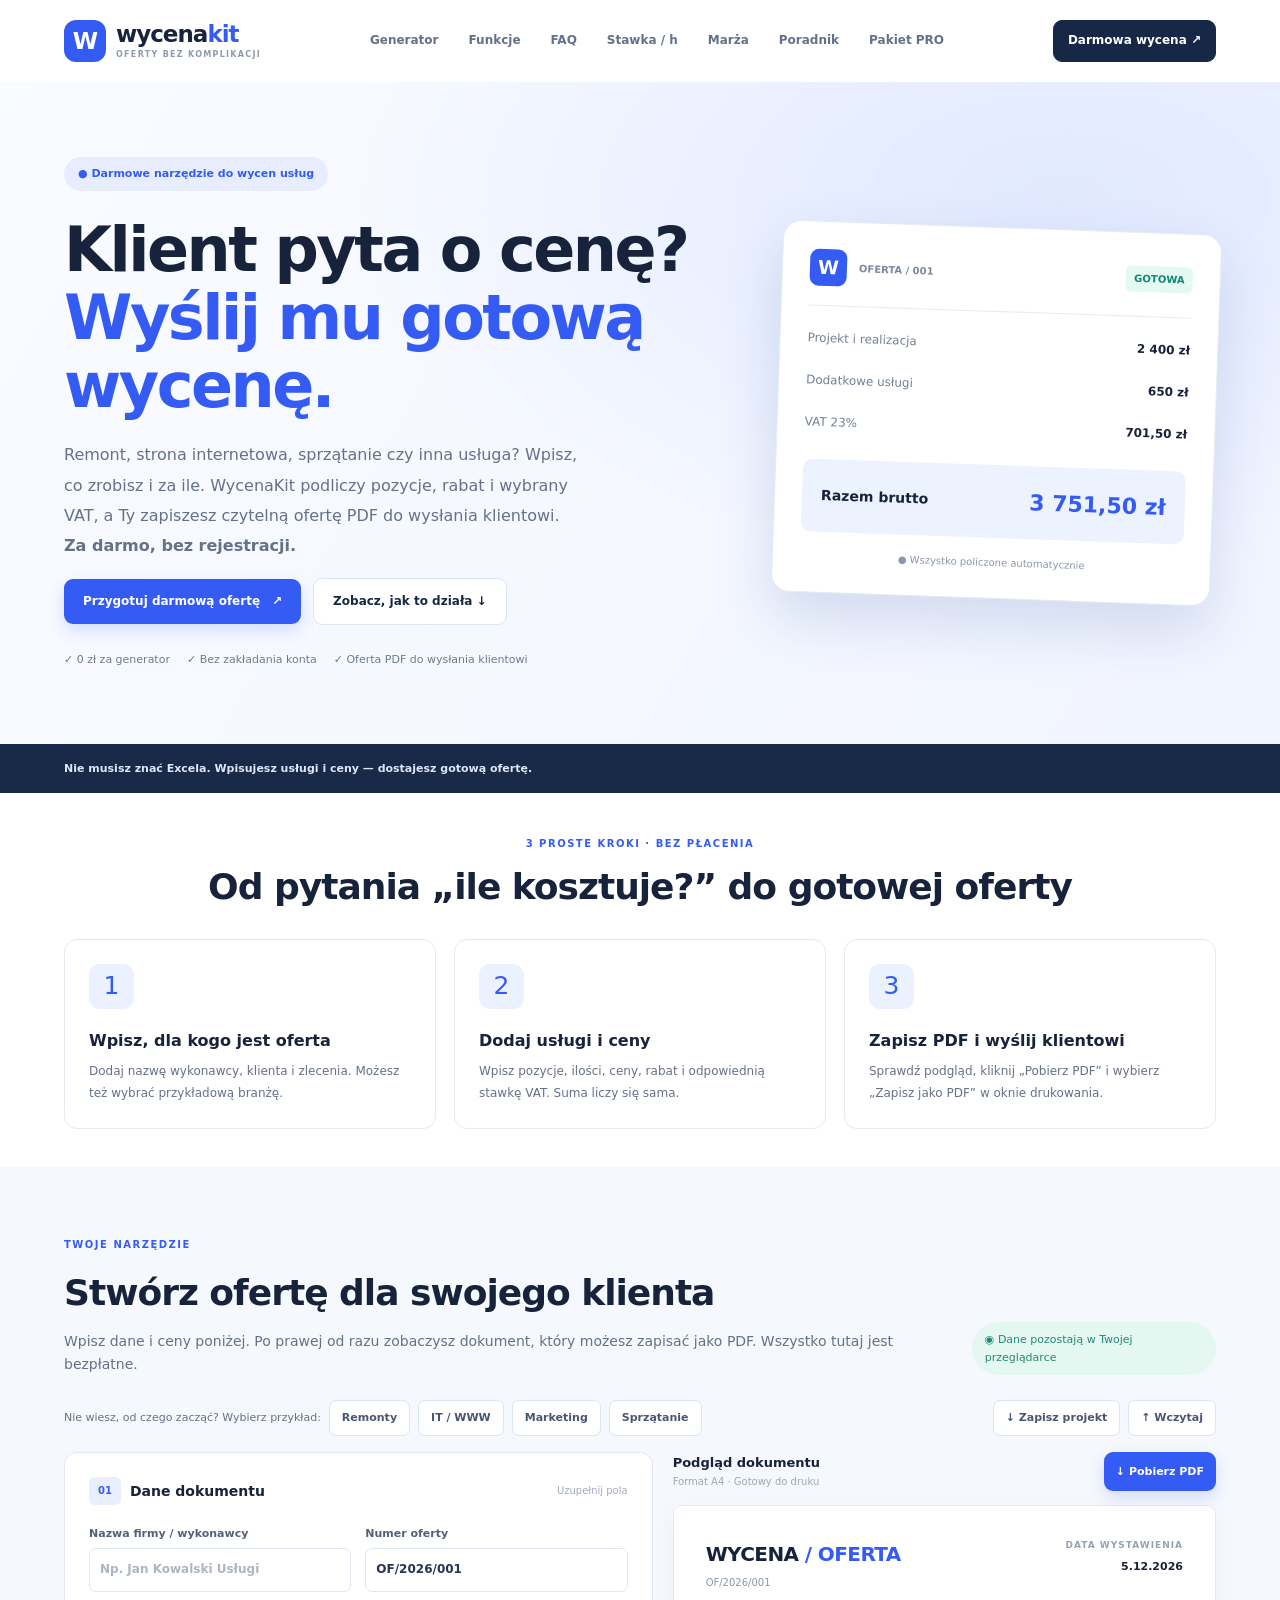
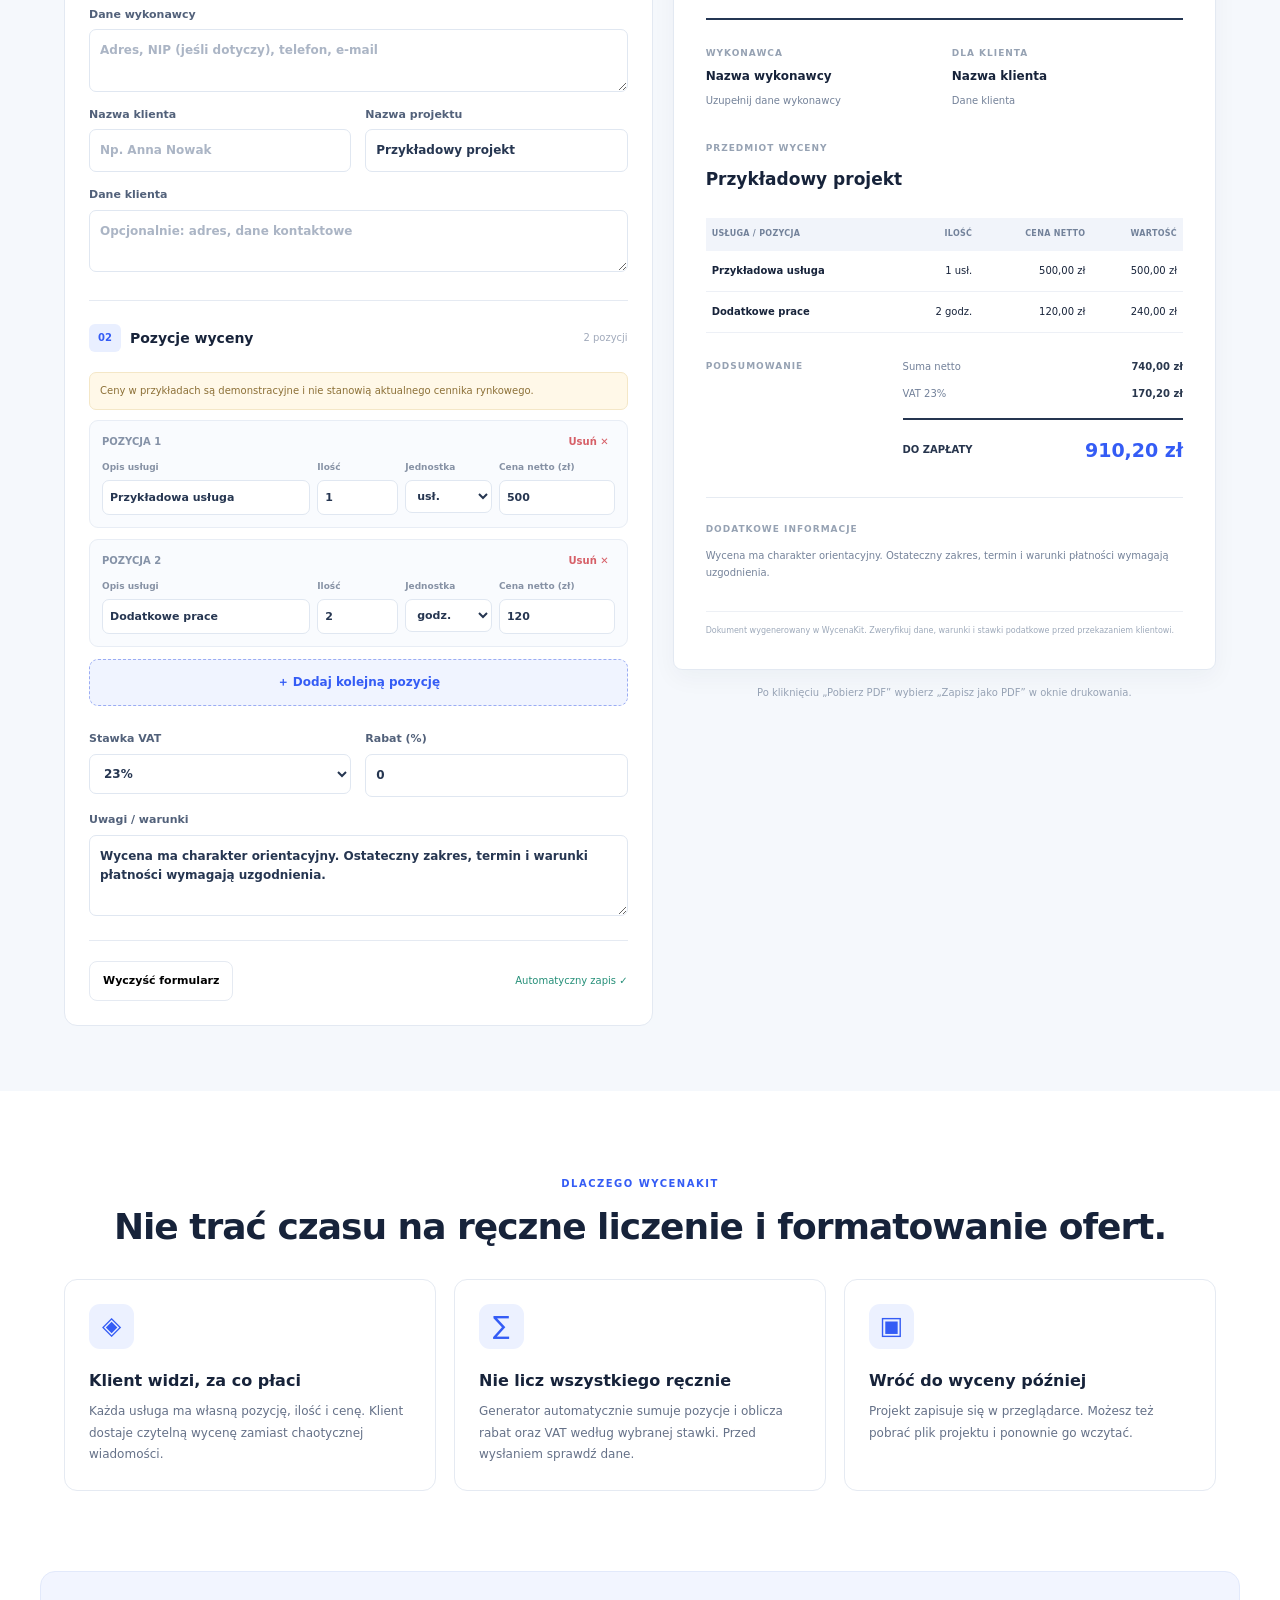
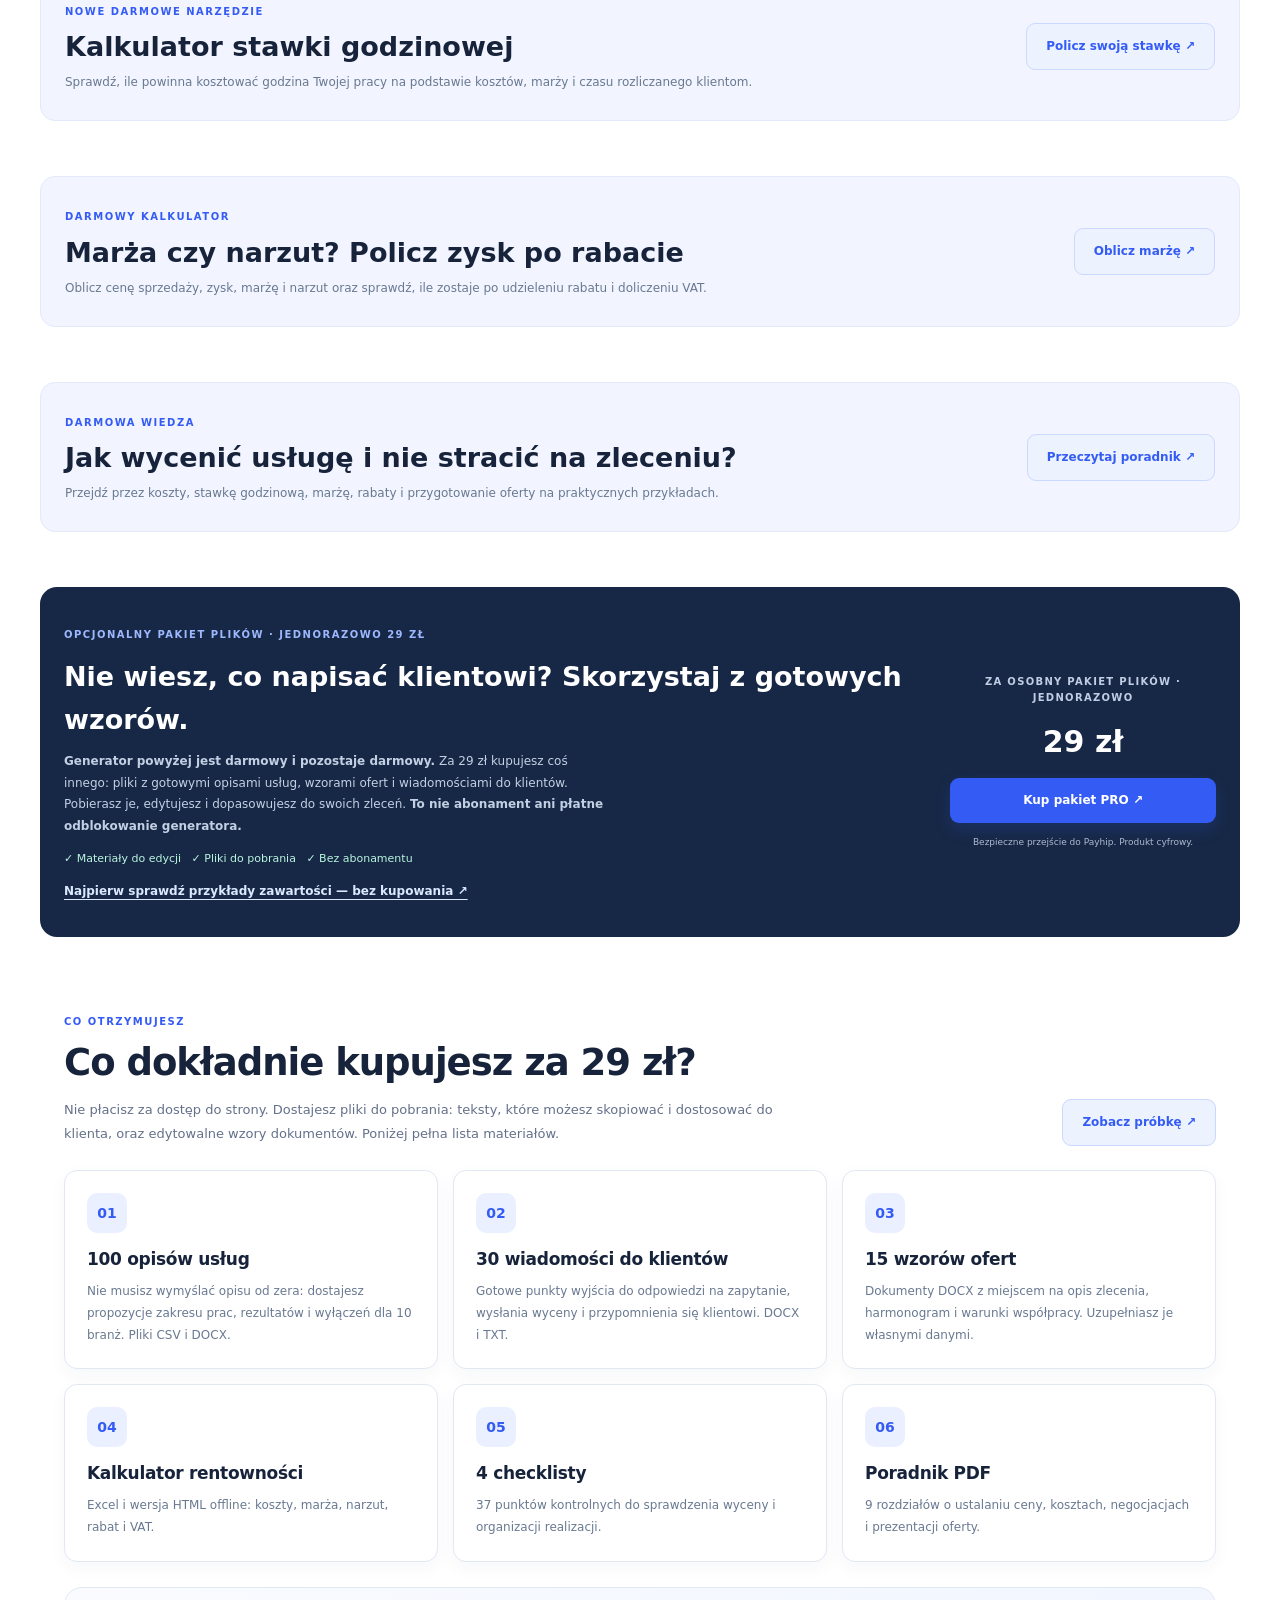
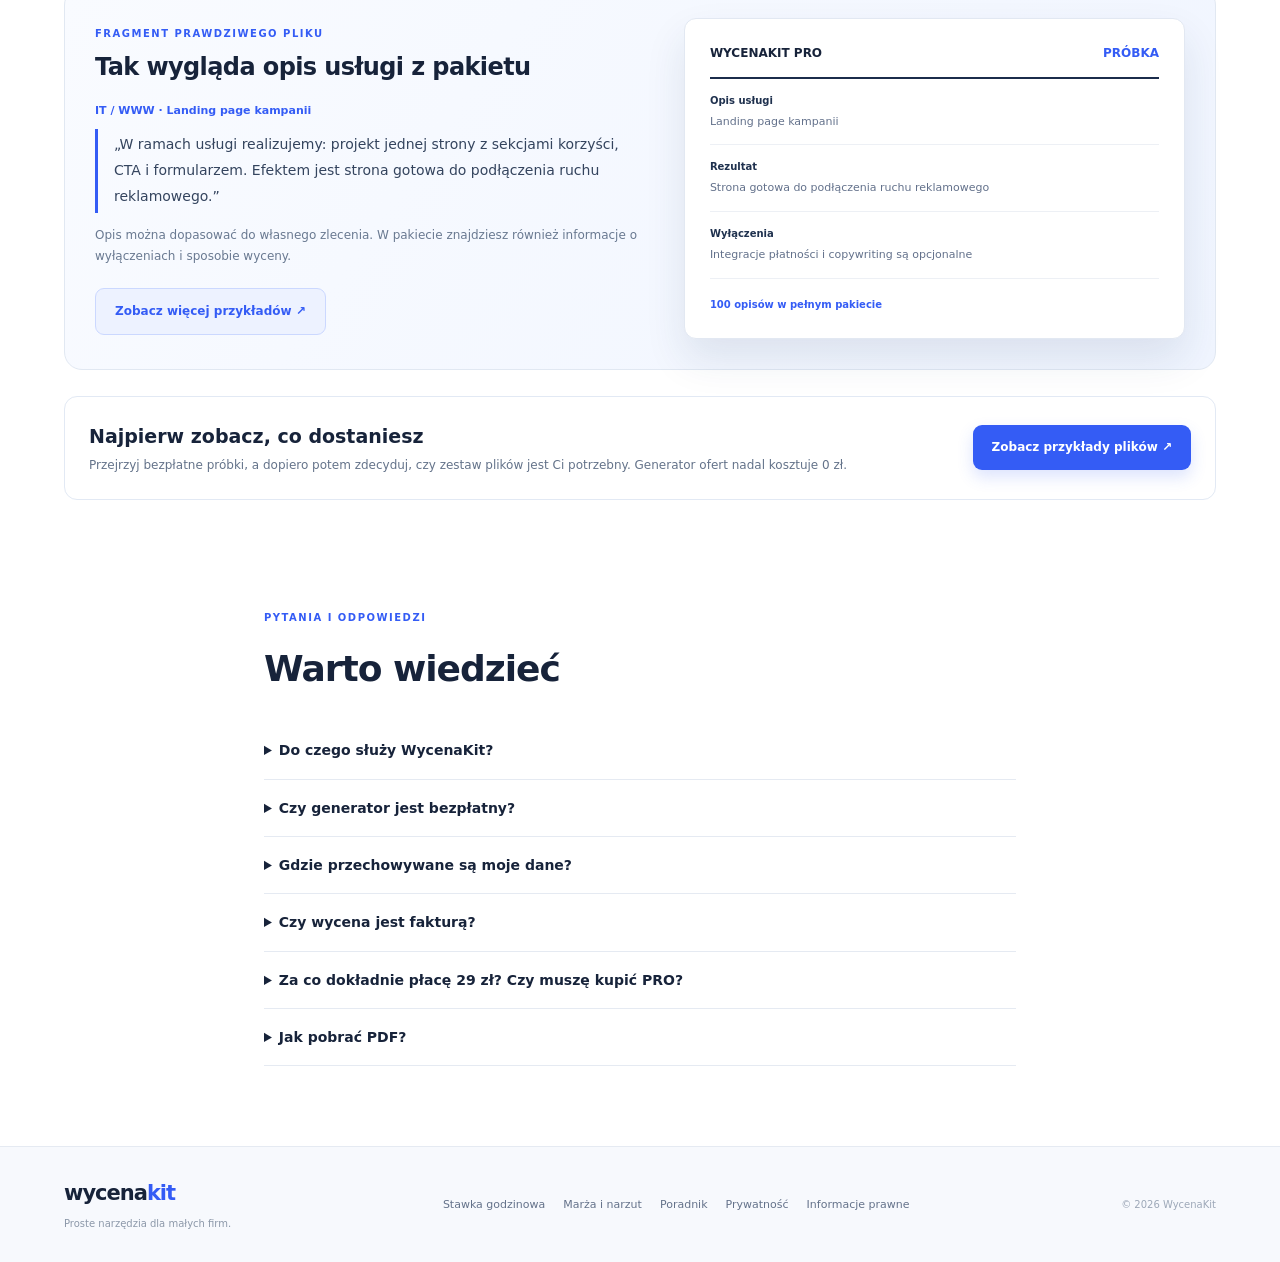
==== commit 2edb0be4: "Clarify free quote generator and separate PRO download pack with customer-focused copy" ====
--- a/index.html
+++ b/index.html
@@ -4,13 +4,13 @@
   <meta charset="utf-8">
   <meta name="viewport" content="width=device-width,initial-scale=1">
   <meta name="theme-color" content="#345cf5">
-  <meta name="description" content="Darmowy generator wycen i ofert PDF. Oblicz VAT, rabaty, dodaj pozycje kosztorysu i wydrukuj ofertę. Bez rejestracji.">
-  <title>WycenaKit — darmowy generator wycen i ofert PDF</title>
+  <meta name="description" content="Klient pyta o cenę? Przygotuj czytelną wycenę usługi i ofertę PDF bez Excela. Darmowy generator WycenaKit, bez konta i abonamentu.">
+  <title>Darmowa wycena dla klienta i oferta PDF | WycenaKit</title>
   <link rel="canonical" href="https://wycenakit.onrender.com/">
   <meta property="og:type" content="website">
   <meta property="og:locale" content="pl_PL">
-  <meta property="og:title" content="WycenaKit — darmowy generator wycen i ofert PDF">
-  <meta property="og:description" content="Stwórz wycenę dla klienta, oblicz VAT i rabaty, zapisz jako PDF. Bez rejestracji.">
+  <meta property="og:title" content="Klient pyta o cenę? Przygotuj ofertę PDF za darmo | WycenaKit">
+  <meta property="og:description" content="Wpisz usługi i ceny, sprawdź sumę i zapisz gotową wycenę jako PDF. Bez konta i opłat.">
   <meta property="og:url" content="https://wycenakit.onrender.com/">
   <link rel="stylesheet" href="./styles.css">
   <script type="application/ld+json">{"@context":"https://schema.org","@type":"SoftwareApplication","name":"WycenaKit","applicationCategory":"BusinessApplication","operatingSystem":"Web","inLanguage":"pl","offers":{"@type":"Offer","price":"0","priceCurrency":"PLN"}}</script>
@@ -26,19 +26,20 @@
   <header class="nav wrap">
     <a class="brand" href="#start" aria-label="WycenaKit — strona główna"><span class="brand-mark">W</span><span>wycena<b>kit</b><small>OFERTY BEZ KOMPLIKACJI</small></span></a>
     <nav aria-label="Nawigacja"><a href="#generator">Generator</a><a href="#korzysci">Funkcje</a><a href="#faq">FAQ</a><a href="./kalkulator-stawki-godzinowej.html">Stawka / h</a><a href="./kalkulator-marzy-i-narzutu.html">Marża</a><a href="./jak-wycenic-usluge.html">Poradnik</a><a href="#zawartosc">Pakiet PRO</a></nav>
-    <a class="nav-cta" data-pro-cta="header" href="https://payhip.com/b/Ko0Ad?utm_source=wycenakit&amp;utm_medium=website&amp;utm_campaign=pro_launch&amp;utm_content=header" target="_blank" rel="noopener noreferrer" style="background:#172846;color:#fff;border-color:#172846">Kup PRO · 29 zł ↗</a>
+    <a class="nav-cta" href="#generator" style="background:#172846;color:#fff;border-color:#172846">Darmowa wycena ↗</a>
   </header>
   <main id="start">
     <section class="hero">
       <div class="wrap hero-grid">
-        <div><span class="eyebrow">● Darmowe narzędzie dla małych firm</span><h1>Wycena, która wygląda <em>profesjonalnie.</em> W kilka minut.</h1><p>Twórz przejrzyste oferty dla klientów. Dodawaj usługi, licz koszty, uwzględniaj VAT i zapisuj gotowy dokument jako PDF. Bez konta i abonamentu.</p><div style="display:flex;flex-wrap:wrap;align-items:center;gap:12px"><a class="btn primary" href="#generator">Stwórz wycenę <span>↗</span></a><a class="btn" data-pro-cta="hero" href="https://payhip.com/b/Ko0Ad?utm_source=wycenakit&amp;utm_medium=website&amp;utm_campaign=pro_launch&amp;utm_content=hero" target="_blank" rel="noopener noreferrer" style="background:#172846;color:#fff">Zobacz pakiet PRO · 29 zł ↗</a></div><div class="trust"><span>✓ Automatyczne obliczenia</span><span>✓ Zapis lokalny</span><span>✓ Eksport PDF</span></div></div>
+        <div><span class="eyebrow">● Darmowe narzędzie do wycen usług</span><h1>Klient pyta o cenę? <em>Wyślij mu gotową wycenę.</em></h1><p>Remont, strona internetowa, sprzątanie czy inna usługa? Wpisz, co zrobisz i za ile. WycenaKit podliczy pozycje, rabat i wybrany VAT, a Ty zapiszesz czytelną ofertę PDF do wysłania klientowi. <strong>Za darmo, bez rejestracji.</strong></p><div style="display:flex;flex-wrap:wrap;align-items:center;gap:12px"><a class="btn primary" href="#generator">Przygotuj darmową ofertę <span>↗</span></a><a class="btn" href="#jak-to-dziala" style="background:#fff;color:#172846;border:1px solid #dce5f5">Zobacz, jak to działa ↓</a></div><div class="trust"><span>✓ 0 zł za generator</span><span>✓ Bez zakładania konta</span><span>✓ Oferta PDF do wysłania klientowi</span></div></div>
         <div class="hero-card" aria-hidden="true"><div class="mock-top"><strong class="mock-logo">W</strong><span>OFERTA / 001</span><span class="mock-tag">GOTOWA</span></div><div class="mock-row"><span>Projekt i realizacja</span><b>2 400 zł</b></div><div class="mock-row"><span>Dodatkowe usługi</span><b>650 zł</b></div><div class="mock-row"><span>VAT 23%</span><b>701,50 zł</b></div><div class="mock-total"><span>Razem brutto</span><strong>3 751,50 zł</strong></div><div class="mock-foot">● Wszystko policzone automatycznie</div></div>
       </div>
     </section>
-    <div class="strip"><div class="wrap">Jedna wycena. Zero arkuszy. Zero chaosu.</div></div>
+    <div class="strip"><div class="wrap">Nie musisz znać Excela. Wpisujesz usługi i ceny — dostajesz gotową ofertę.</div></div>
+    <section class="benefits wrap" id="jak-to-dziala" aria-labelledby="steps-heading" style="padding-top:38px;padding-bottom:38px"><span class="overline">3 PROSTE KROKI · BEZ PŁACENIA</span><h2 id="steps-heading">Od pytania „ile kosztuje?” do gotowej oferty</h2><div class="features"><div><span class="feature-icon">1</span><h3>Wpisz, dla kogo jest oferta</h3><p>Dodaj nazwę wykonawcy, klienta i zlecenia. Możesz też wybrać przykładową branżę.</p></div><div><span class="feature-icon">2</span><h3>Dodaj usługi i ceny</h3><p>Wpisz pozycje, ilości, ceny, rabat i odpowiednią stawkę VAT. Suma liczy się sama.</p></div><div><span class="feature-icon">3</span><h3>Zapisz PDF i wyślij klientowi</h3><p>Sprawdź podgląd, kliknij „Pobierz PDF” i wybierz „Zapisz jako PDF” w oknie drukowania.</p></div></div></section>
     <section class="workspace" id="generator"><div class="wrap">
-      <div class="section-head"><div><span class="overline">TWOJE NARZĘDZIE</span><h2>Generator wyceny</h2><p>Uzupełnij formularz. Dokument aktualizuje się automatycznie.</p></div><span class="privacy-pill">◉ Dane pozostają w Twojej przeglądarce</span></div>
-      <div class="toolbar"><div class="presets"><span>Przykładowe branże:</span><button type="button" data-preset="remont">Remonty</button><button type="button" data-preset="it">IT / WWW</button><button type="button" data-preset="marketing">Marketing</button><button type="button" data-preset="cleaning">Sprzątanie</button></div><div class="toolbar-actions"><button type="button" id="save-project">↓ Zapisz projekt</button><button type="button" id="load-project">↑ Wczytaj</button><input type="file" id="file-input" accept=".json,application/json" hidden></div></div>
+      <div class="section-head"><div><span class="overline">TWOJE NARZĘDZIE</span><h2>Stwórz ofertę dla swojego klienta</h2><p>Wpisz dane i ceny poniżej. Po prawej od razu zobaczysz dokument, który możesz zapisać jako PDF. Wszystko tutaj jest bezpłatne.</p></div><span class="privacy-pill">◉ Dane pozostają w Twojej przeglądarce</span></div>
+      <div class="toolbar"><div class="presets"><span>Nie wiesz, od czego zacząć? Wybierz przykład:</span><button type="button" data-preset="remont">Remonty</button><button type="button" data-preset="it">IT / WWW</button><button type="button" data-preset="marketing">Marketing</button><button type="button" data-preset="cleaning">Sprzątanie</button></div><div class="toolbar-actions"><button type="button" id="save-project">↓ Zapisz projekt</button><button type="button" id="load-project">↑ Wczytaj</button><input type="file" id="file-input" accept=".json,application/json" hidden></div></div>
       <div class="columns">
         <section class="form-panel" aria-label="Edycja wyceny">
           <div class="panel-title"><div><span class="step">01</span><strong>Dane dokumentu</strong></div><span>Uzupełnij pola</span></div>
@@ -76,30 +77,30 @@
         </div>
       </div>
     </div></section>
-    <section id="korzysci" class="benefits wrap"><span class="overline">DLACZEGO WYCENAKIT</span><h2>Więcej czasu na pracę.<br>Mniej na papierologię.</h2><div class="features"><div><span class="feature-icon">◈</span><h3>Przejrzyste dokumenty</h3><p>Profesjonalny układ oferty, gotowy do wysłania klientowi w formacie PDF.</p></div><div><span class="feature-icon">∑</span><h3>Obliczenia bez pomyłek</h3><p>Automatyczne sumy, rabaty i wybrana stawka VAT. Kontrola nad każdą pozycją.</p></div><div><span class="feature-icon">▣</span><h3>Prywatność danych</h3><p>Projekty zapisują się lokalnie. Możesz pobrać plik i wrócić do niego później.</p></div></div></section>
+    <section id="korzysci" class="benefits wrap"><span class="overline">DLACZEGO WYCENAKIT</span><h2>Nie trać czasu na ręczne liczenie i formatowanie ofert.</h2><div class="features"><div><span class="feature-icon">◈</span><h3>Klient widzi, za co płaci</h3><p>Każda usługa ma własną pozycję, ilość i cenę. Klient dostaje czytelną wycenę zamiast chaotycznej wiadomości.</p></div><div><span class="feature-icon">∑</span><h3>Nie licz wszystkiego ręcznie</h3><p>Generator automatycznie sumuje pozycje i oblicza rabat oraz VAT według wybranej stawki. Przed wysłaniem sprawdź dane.</p></div><div><span class="feature-icon">▣</span><h3>Wróć do wyceny później</h3><p>Projekt zapisuje się w przeglądarce. Możesz też pobrać plik projektu i ponownie go wczytać.</p></div></div></section>
     <section class="guide-promo wrap" aria-labelledby="rate-heading"><div><span class="overline">NOWE DARMOWE NARZĘDZIE</span><h2 id="rate-heading">Kalkulator stawki godzinowej</h2><p>Sprawdź, ile powinna kosztować godzina Twojej pracy na podstawie kosztów, marży i czasu rozliczanego klientom.</p></div><a class="btn pro-outline" href="./kalkulator-stawki-godzinowej.html">Policz swoją stawkę ↗</a></section>
     <section class="guide-promo wrap" aria-labelledby="margin-heading"><div><span class="overline">DARMOWY KALKULATOR</span><h2 id="margin-heading">Marża czy narzut? Policz zysk po rabacie</h2><p>Oblicz cenę sprzedaży, zysk, marżę i narzut oraz sprawdź, ile zostaje po udzieleniu rabatu i doliczeniu VAT.</p></div><a class="btn pro-outline" href="./kalkulator-marzy-i-narzutu.html">Oblicz marżę ↗</a></section>
     <section class="guide-promo wrap" aria-labelledby="guide-heading"><div><span class="overline">DARMOWA WIEDZA</span><h2 id="guide-heading">Jak wycenić usługę i nie stracić na zleceniu?</h2><p>Przejdź przez koszty, stawkę godzinową, marżę, rabaty i przygotowanie oferty na praktycznych przykładach.</p></div><a class="btn pro-outline" href="./jak-wycenic-usluge.html">Przeczytaj poradnik ↗</a></section>
     <section id="pro" class="pro wrap" aria-labelledby="pro-heading">
-      <div><span class="overline">JEDNORAZOWY ZAKUP · BEZ ABONAMENTU</span><h2 id="pro-heading">WycenaKit PRO — gotowe materiały do ofert</h2>
-      <p>Nie zaczynaj każdej wyceny od pustej kartki. Korzystaj z edytowalnych opisów usług, wiadomości do klientów i wzorów ofert. Pakiet działa niezależnie od darmowego generatora.</p>
+      <div><span class="overline">OPCJONALNY PAKIET PLIKÓW · JEDNORAZOWO 29 ZŁ</span><h2 id="pro-heading">Nie wiesz, co napisać klientowi? Skorzystaj z gotowych wzorów.</h2>
+      <p><strong>Generator powyżej jest darmowy i pozostaje darmowy.</strong> Za 29 zł kupujesz coś innego: pliki z gotowymi opisami usług, wzorami ofert i wiadomościami do klientów. Pobierasz je, edytujesz i dopasowujesz do swoich zleceń. <strong>To nie abonament ani płatne odblokowanie generatora.</strong></p>
       <div class="pro-tags">✓ Materiały do edycji &nbsp; ✓ Pliki do pobrania &nbsp; ✓ Bez abonamentu</div>
-      <a class="pro-preview-link" href="./probka.html">Zobacz prawdziwe przykłady z pakietu ↗</a></div>
-      <div class="pro-action"><span class="pro-price-label">JEDNORAZOWO</span><strong id="pro-price">29 zł</strong><a id="pro-link" class="btn primary" href="https://payhip.com/b/Ko0Ad?utm_source=wycenakit&utm_medium=website&utm_campaign=pro_launch&utm_content=pro_section" data-pro-cta="pro_section" target="_blank" rel="noopener noreferrer">Kup pakiet PRO ↗</a><small>Bezpieczne przejście do Payhip. Produkt cyfrowy.</small></div>
+      <a class="pro-preview-link" href="./probka.html">Najpierw sprawdź przykłady zawartości — bez kupowania ↗</a></div>
+      <div class="pro-action"><span class="pro-price-label">ZA OSOBNY PAKIET PLIKÓW · JEDNORAZOWO</span><strong id="pro-price">29 zł</strong><a id="pro-link" class="btn primary" href="https://payhip.com/b/Ko0Ad?utm_source=wycenakit&utm_medium=website&utm_campaign=pro_launch&utm_content=pro_section" data-pro-cta="pro_section" target="_blank" rel="noopener noreferrer">Kup pakiet PRO ↗</a><small>Bezpieczne przejście do Payhip. Produkt cyfrowy.</small></div>
     </section>
-    <section class="pro-details wrap" id="zawartosc"><div class="pro-details-head"><div><span class="overline">CO OTRZYMUJESZ</span><h2>Kompletny zestaw do przygotowania oferty</h2><p>Nie jest to abonament ani odblokowanie funkcji generatora. Kupujesz zestaw plików, które możesz edytować i wykorzystywać w swojej pracy.</p></div><a href="./probka.html" class="btn pro-outline">Zobacz próbkę ↗</a></div>
+    <section class="pro-details wrap" id="zawartosc"><div class="pro-details-head"><div><span class="overline">CO OTRZYMUJESZ</span><h2>Co dokładnie kupujesz za 29 zł?</h2><p>Nie płacisz za dostęp do strony. Dostajesz pliki do pobrania: teksty, które możesz skopiować i dostosować do klienta, oraz edytowalne wzory dokumentów. Poniżej pełna lista materiałów.</p></div><a href="./probka.html" class="btn pro-outline">Zobacz próbkę ↗</a></div>
       <div class="pro-grid">
-        <article><span class="pro-ico">01</span><h3>100 opisów usług</h3><p>10 branż, gotowe opisy zakresu prac, rezultatów i wyłączeń. Formaty CSV i DOCX.</p></article>
-        <article><span class="pro-ico">02</span><h3>30 wiadomości do klientów</h3><p>Od pierwszego kontaktu przez wysłanie wyceny po follow-up. DOCX i TXT.</p></article>
-        <article><span class="pro-ico">03</span><h3>15 wzorów ofert</h3><p>Edytowalne szablony branżowe z zakresem, harmonogramem i warunkami. DOCX.</p></article>
+        <article><span class="pro-ico">01</span><h3>100 opisów usług</h3><p>Nie musisz wymyślać opisu od zera: dostajesz propozycje zakresu prac, rezultatów i wyłączeń dla 10 branż. Pliki CSV i DOCX.</p></article>
+        <article><span class="pro-ico">02</span><h3>30 wiadomości do klientów</h3><p>Gotowe punkty wyjścia do odpowiedzi na zapytanie, wysłania wyceny i przypomnienia się klientowi. DOCX i TXT.</p></article>
+        <article><span class="pro-ico">03</span><h3>15 wzorów ofert</h3><p>Dokumenty DOCX z miejscem na opis zlecenia, harmonogram i warunki współpracy. Uzupełniasz je własnymi danymi.</p></article>
         <article><span class="pro-ico">04</span><h3>Kalkulator rentowności</h3><p>Excel i wersja HTML offline: koszty, marża, narzut, rabat i VAT.</p></article>
         <article><span class="pro-ico">05</span><h3>4 checklisty</h3><p>37 punktów kontrolnych do sprawdzenia wyceny i organizacji realizacji.</p></article>
         <article><span class="pro-ico">06</span><h3>Poradnik PDF</h3><p>9 rozdziałów o ustalaniu ceny, kosztach, negocjacjach i prezentacji oferty.</p></article>
       </div>
       <div class="pro-example"><div><span class="overline">FRAGMENT PRAWDZIWEGO PLIKU</span><h3>Tak wygląda opis usługi z pakietu</h3><p class="example-type">IT / WWW · Landing page kampanii</p><blockquote>„W ramach usługi realizujemy: projekt jednej strony z sekcjami korzyści, CTA i formularzem. Efektem jest strona gotowa do podłączenia ruchu reklamowego.”</blockquote><p class="example-explain">Opis można dopasować do własnego zlecenia. W pakiecie znajdziesz również informacje o wyłączeniach i sposobie wyceny.</p><a class="btn pro-outline" href="./probka.html">Zobacz więcej przykładów ↗</a></div><div class="pro-example-card"><div class="pro-example-card-head"><span>WYCENAKIT PRO</span><span>PRÓBKA</span></div><div class="pro-example-line"><strong>Opis usługi</strong><span>Landing page kampanii</span></div><div class="pro-example-line"><strong>Rezultat</strong><span>Strona gotowa do podłączenia ruchu reklamowego</span></div><div class="pro-example-line"><strong>Wyłączenia</strong><span>Integracje płatności i copywriting są opcjonalne</span></div><div class="pro-example-foot">100 opisów w pełnym pakiecie</div></div></div>
-      <div class="pro-bottom-cta"><div><h3>Chcesz tworzyć oferty szybciej?</h3><p>Jednorazowo 29 zł. Zobacz zawartość i szczegóły zakupu w Payhip.</p></div><a class="btn primary" href="https://payhip.com/b/Ko0Ad?utm_source=wycenakit&utm_medium=website&utm_campaign=pro_launch&utm_content=bottom_cta" data-pro-cta="bottom_cta" target="_blank" rel="noopener noreferrer">Kup WycenaKit PRO · 29 zł ↗</a></div>
+      <div class="pro-bottom-cta"><div><h3>Najpierw zobacz, co dostaniesz</h3><p>Przejrzyj bezpłatne próbki, a dopiero potem zdecyduj, czy zestaw plików jest Ci potrzebny. Generator ofert nadal kosztuje 0 zł.</p></div><a class="btn primary" href="./probka.html">Zobacz przykłady plików ↗</a></div>
     </section>
-    <section class="faq wrap" id="faq"><span class="overline">PYTANIA I ODPOWIEDZI</span><h2>Warto wiedzieć</h2><details><summary>Czy generator jest bezpłatny?</summary><p>Tak. Możesz tworzyć oferty, liczyć wartości, zapisywać projekty i drukować dokumenty do PDF bez opłat.</p></details><details><summary>Gdzie przechowywane są moje dane?</summary><p>Wyceny zapisują się w pamięci lokalnej przeglądarki. Nie przesyłamy danych formularza na serwer. Możesz wyeksportować projekt do pliku JSON.</p></details><details><summary>Czy wycena jest fakturą?</summary><p>Nie. To oferta lub wycena, a nie faktura. Przed wysłaniem sprawdź poprawność danych, warunków i stawek podatkowych.</p></details><details><summary>Co zawiera pakiet PRO i czy odblokowuje dodatkowe funkcje?</summary><p>PRO to osobny pakiet plików: 100 opisów usług, 30 wiadomości, 15 ofert, kalkulatory, checklisty i poradnik. Nie odblokowuje funkcji w generatorze, który pozostaje darmowy. <a href="./probka.html" style="color:#345cf5;text-decoration:underline">Zobacz przykłady</a>.</p></details><details><summary>Jak pobrać PDF?</summary><p>Użyj przycisku „Pobierz PDF”, a następnie wybierz zapis do PDF w oknie drukowania.</p></details></section>
+    <section class="faq wrap" id="faq"><span class="overline">PYTANIA I ODPOWIEDZI</span><h2>Warto wiedzieć</h2><details><summary>Do czego służy WycenaKit?</summary><p>Gdy klient pyta o cenę usługi, WycenaKit pozwala rozpisać zakres prac, ilości i ceny, policzyć sumę i przygotować czytelny dokument oferty do wysłania klientowi.</p></details><details><summary>Czy generator jest bezpłatny?</summary><p>Tak. Możesz tworzyć oferty, liczyć wartości, zapisywać projekty i drukować dokumenty do PDF bez opłat. Zakup PRO nie jest potrzebny.</p></details><details><summary>Gdzie przechowywane są moje dane?</summary><p>Wyceny zapisują się w pamięci lokalnej przeglądarki. Nie przesyłamy danych formularza na serwer. Możesz wyeksportować projekt do pliku JSON.</p></details><details><summary>Czy wycena jest fakturą?</summary><p>Nie. To oferta lub wycena, a nie faktura. Przed wysłaniem sprawdź poprawność danych, warunków i stawek podatkowych.</p></details><details><summary>Za co dokładnie płacę 29 zł? Czy muszę kupić PRO?</summary><p>PRO to osobny pakiet plików: 100 opisów usług, 30 wiadomości, 15 ofert, kalkulatory, checklisty i poradnik. Nie odblokowuje funkcji w generatorze, który pozostaje darmowy. <a href="./probka.html" style="color:#345cf5;text-decoration:underline">Zobacz przykłady</a>.</p></details><details><summary>Jak pobrać PDF?</summary><p>Użyj przycisku „Pobierz PDF”, a następnie wybierz zapis do PDF w oknie drukowania.</p></details></section>
   </main>
   <footer class="footer"><div class="wrap footer-inner"><div><strong>wycena<span>kit</span></strong><p>Proste narzędzia dla małych firm.</p></div><div><a href="./kalkulator-stawki-godzinowej.html">Stawka godzinowa</a><a href="./kalkulator-marzy-i-narzutu.html">Marża i narzut</a><a href="./jak-wycenic-usluge.html">Poradnik</a><a href="./prywatnosc.html">Prywatność</a><a href="./informacje.html">Informacje prawne</a></div><small>© <span id="year"></span> WycenaKit</small></div></footer>
   <div class="toast" id="toast" role="status" aria-live="polite"></div>
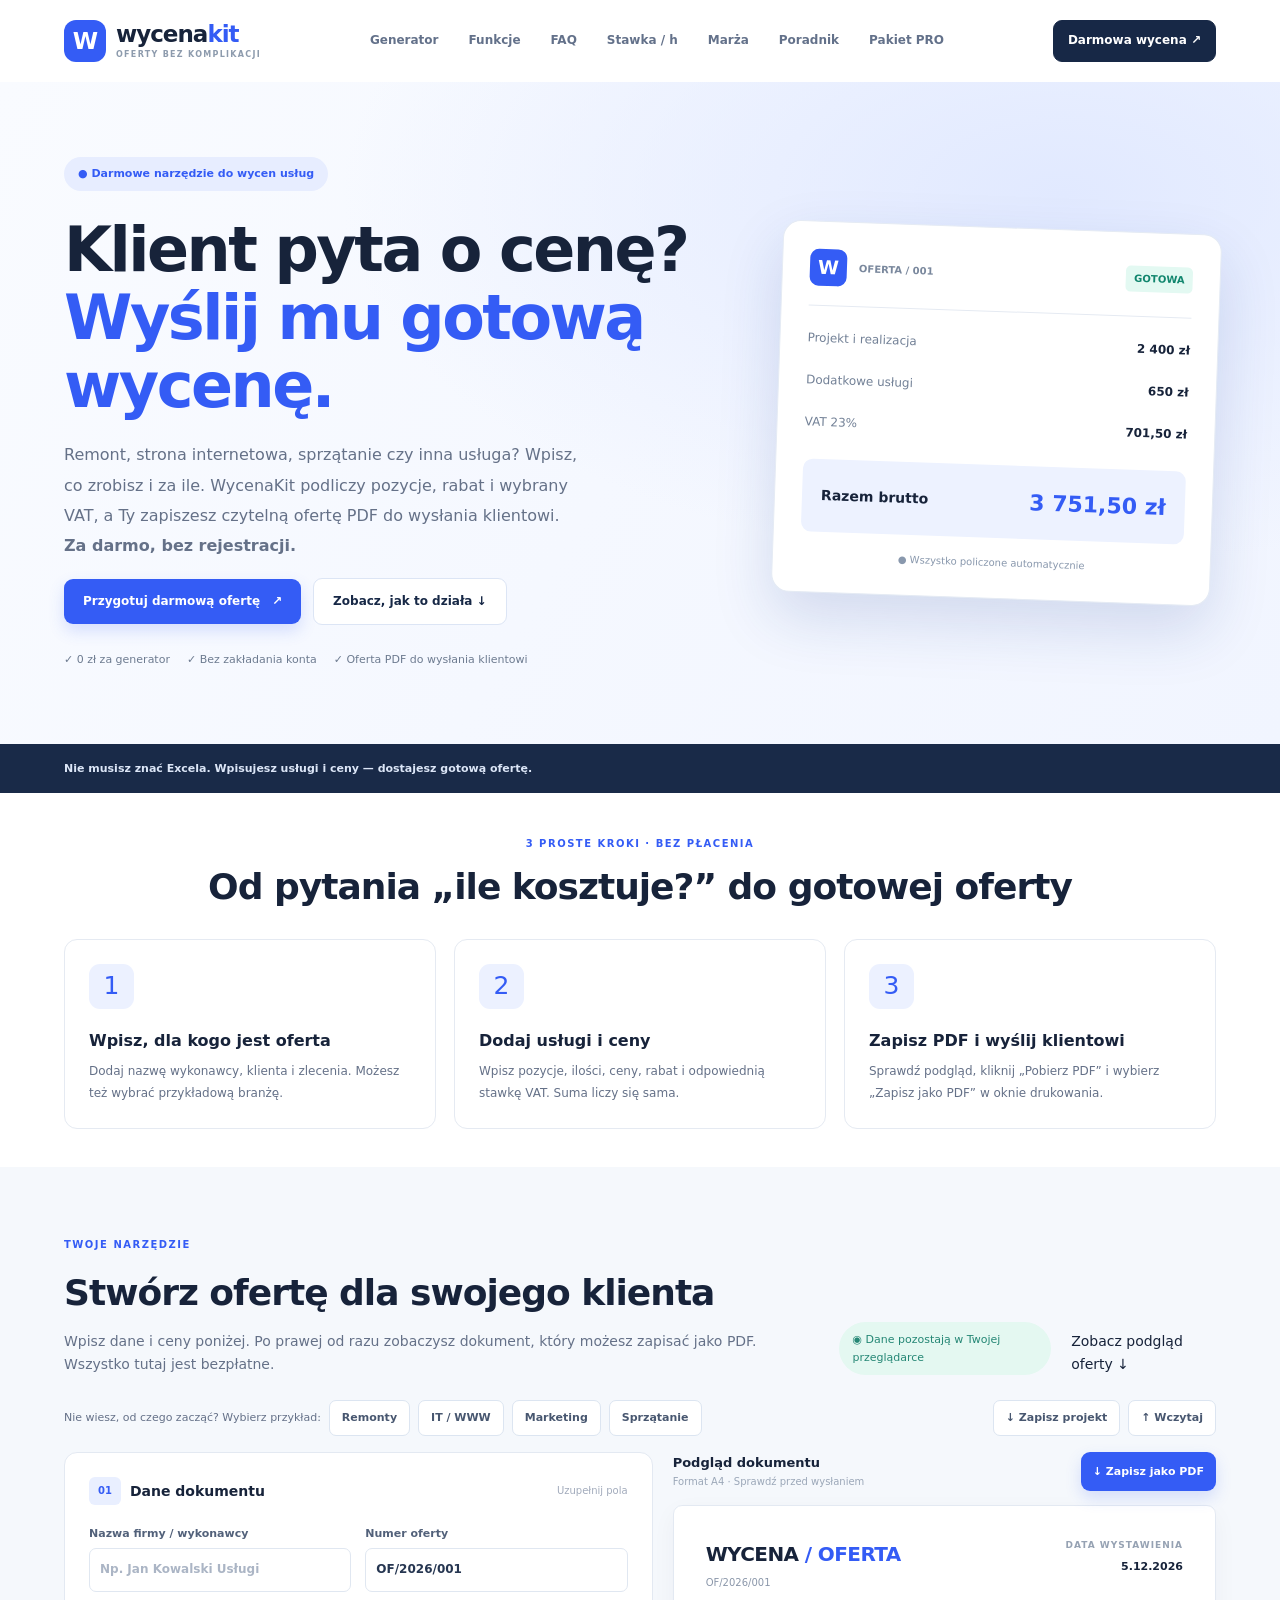
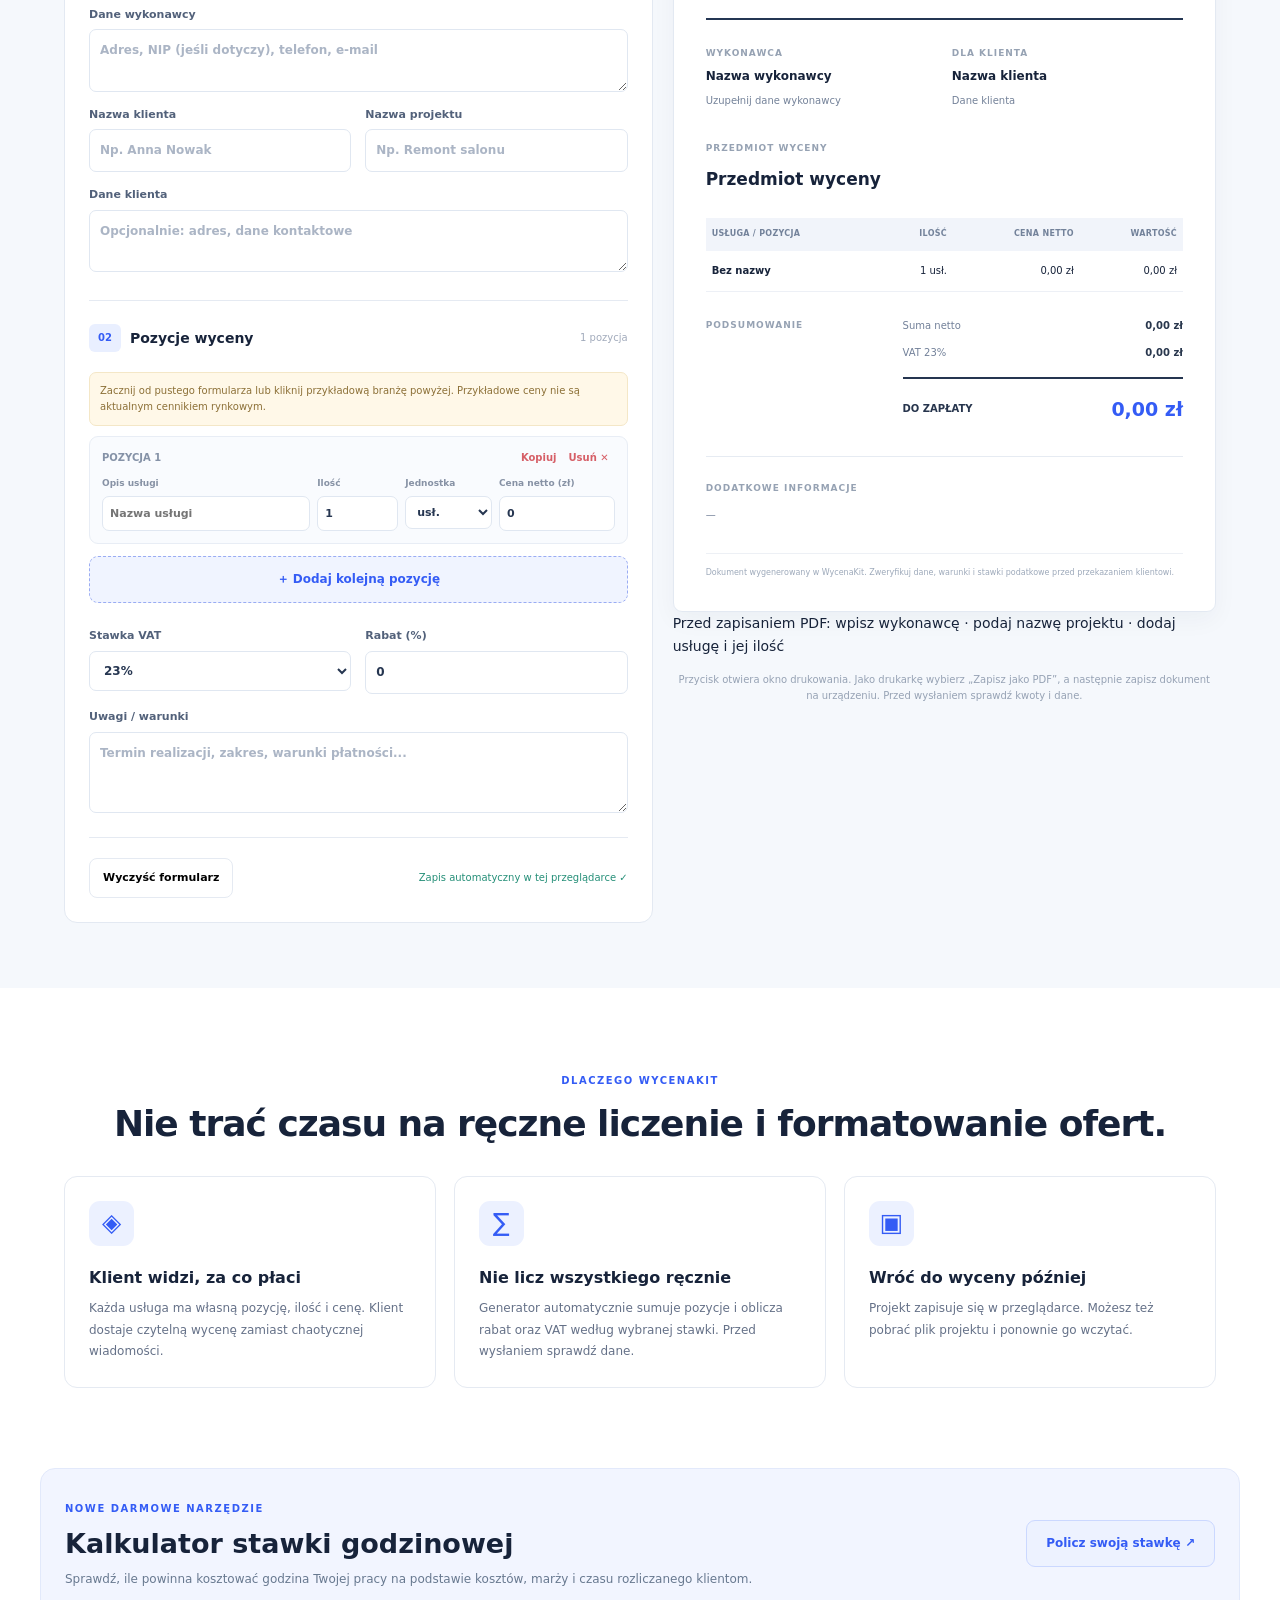
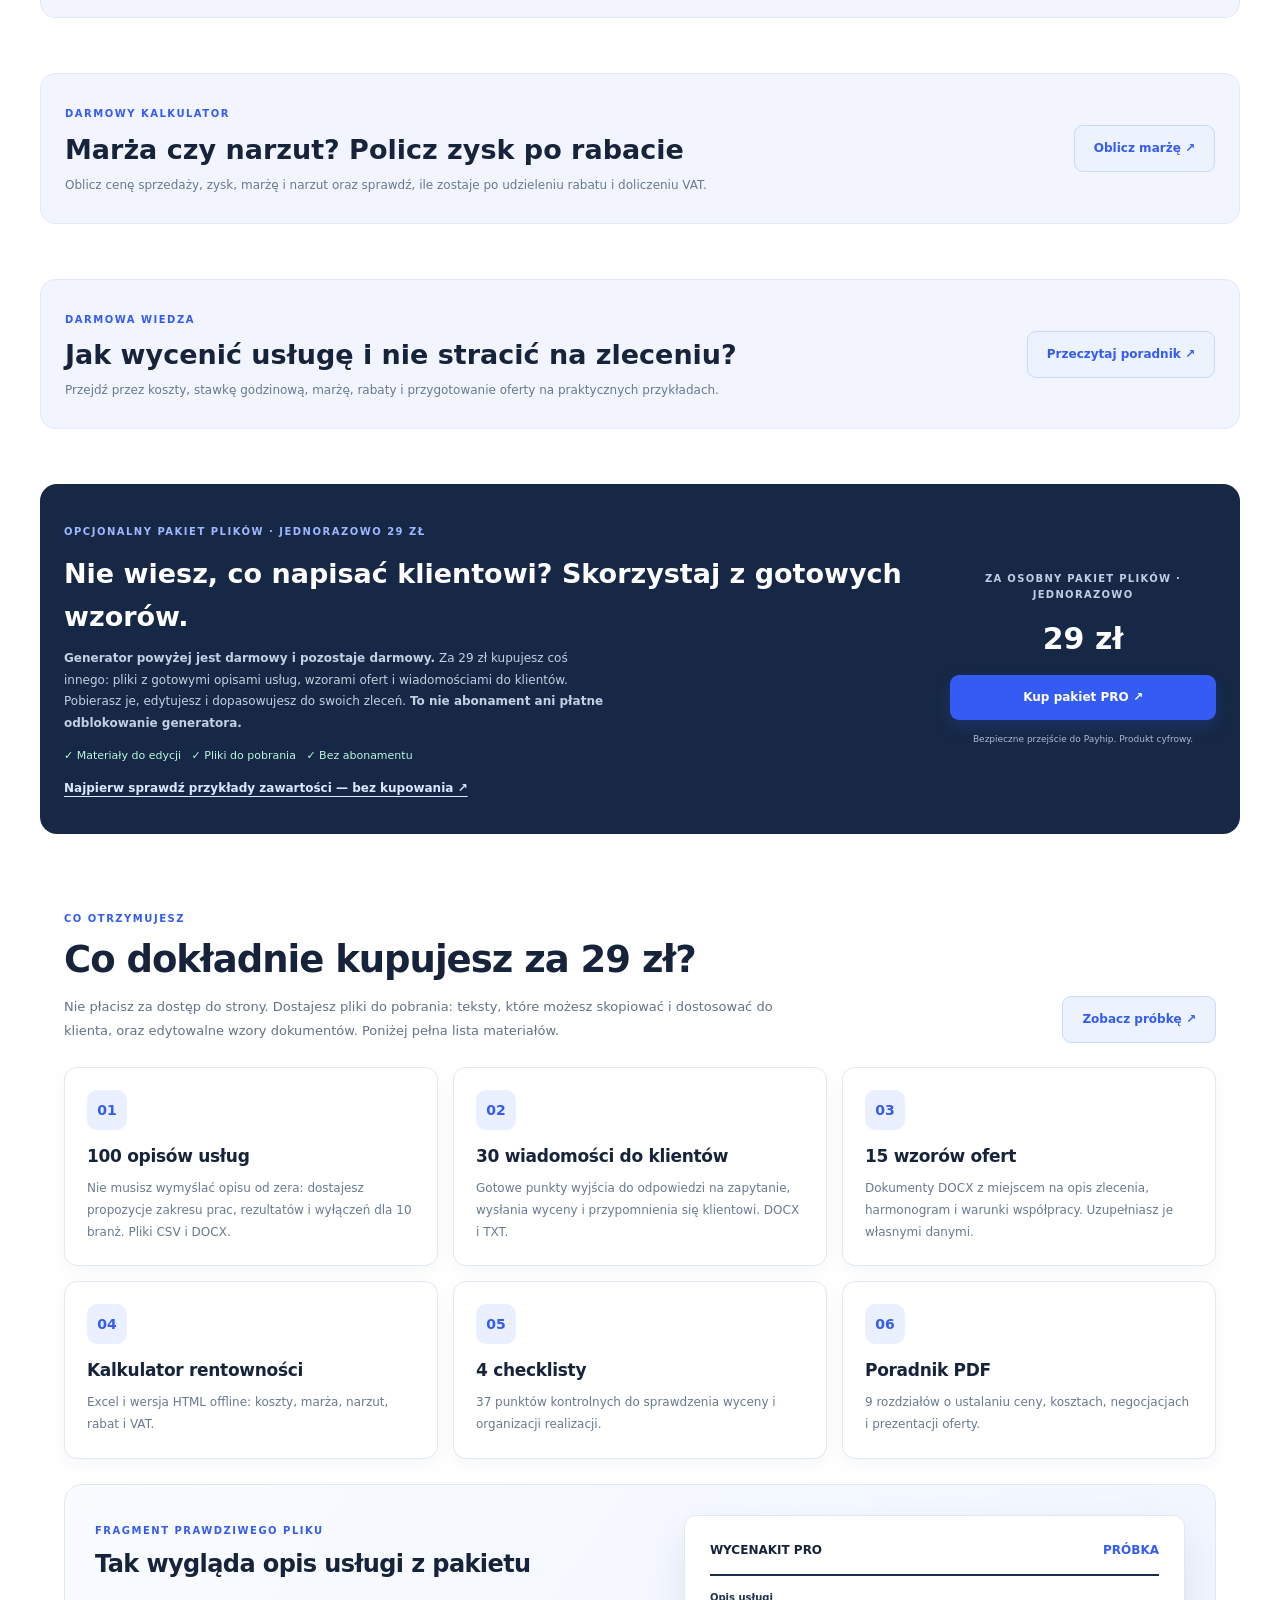
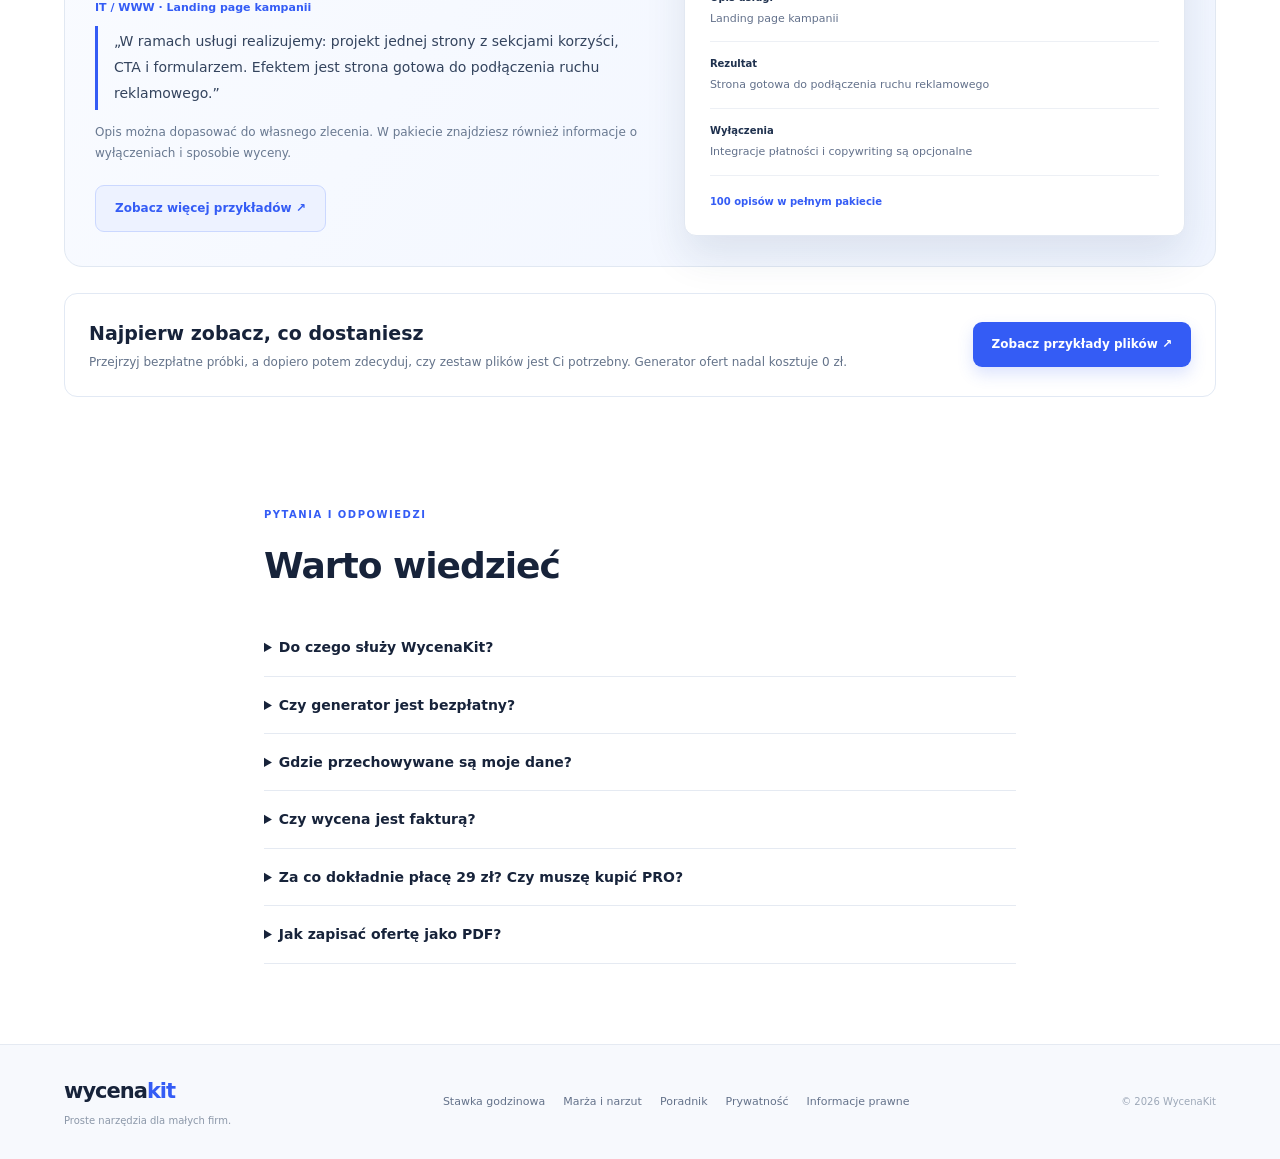
==== commit a9c0e67b: "Clarify PDF action and quote readiness" ====
--- a/index.html
+++ b/index.html
@@ -38,7 +38,7 @@
     <div class="strip"><div class="wrap">Nie musisz znać Excela. Wpisujesz usługi i ceny — dostajesz gotową ofertę.</div></div>
     <section class="benefits wrap" id="jak-to-dziala" aria-labelledby="steps-heading" style="padding-top:38px;padding-bottom:38px"><span class="overline">3 PROSTE KROKI · BEZ PŁACENIA</span><h2 id="steps-heading">Od pytania „ile kosztuje?” do gotowej oferty</h2><div class="features"><div><span class="feature-icon">1</span><h3>Wpisz, dla kogo jest oferta</h3><p>Dodaj nazwę wykonawcy, klienta i zlecenia. Możesz też wybrać przykładową branżę.</p></div><div><span class="feature-icon">2</span><h3>Dodaj usługi i ceny</h3><p>Wpisz pozycje, ilości, ceny, rabat i odpowiednią stawkę VAT. Suma liczy się sama.</p></div><div><span class="feature-icon">3</span><h3>Zapisz PDF i wyślij klientowi</h3><p>Sprawdź podgląd, kliknij „Pobierz PDF” i wybierz „Zapisz jako PDF” w oknie drukowania.</p></div></div></section>
     <section class="workspace" id="generator"><div class="wrap">
-      <div class="section-head"><div><span class="overline">TWOJE NARZĘDZIE</span><h2>Stwórz ofertę dla swojego klienta</h2><p>Wpisz dane i ceny poniżej. Po prawej od razu zobaczysz dokument, który możesz zapisać jako PDF. Wszystko tutaj jest bezpłatne.</p></div><span class="privacy-pill">◉ Dane pozostają w Twojej przeglądarce</span></div>
+      <div class="section-head"><div><span class="overline">TWOJE NARZĘDZIE</span><h2>Stwórz ofertę dla swojego klienta</h2><p>Wpisz dane i ceny poniżej. Po prawej od razu zobaczysz dokument, który możesz zapisać jako PDF. Wszystko tutaj jest bezpłatne.</p></div><span class="privacy-pill">◉ Dane pozostają w Twojej przeglądarce</span><a class="preview-jump" href="#podglad">Zobacz podgląd oferty ↓</a></div>
       <div class="toolbar"><div class="presets"><span>Nie wiesz, od czego zacząć? Wybierz przykład:</span><button type="button" data-preset="remont">Remonty</button><button type="button" data-preset="it">IT / WWW</button><button type="button" data-preset="marketing">Marketing</button><button type="button" data-preset="cleaning">Sprzątanie</button></div><div class="toolbar-actions"><button type="button" id="save-project">↓ Zapisz projekt</button><button type="button" id="load-project">↑ Wczytaj</button><input type="file" id="file-input" accept=".json,application/json" hidden></div></div>
       <div class="columns">
         <section class="form-panel" aria-label="Edycja wyceny">
@@ -52,7 +52,7 @@
             <label class="full">Dane klienta<textarea data-field="clientInfo" rows="2" placeholder="Opcjonalnie: adres, dane kontaktowe"></textarea></label>
           </div>
           <div class="panel-title divider-title"><div><span class="step">02</span><strong>Pozycje wyceny</strong></div><span id="item-count">0 pozycji</span></div>
-          <p class="example-note">Ceny w przykładach są demonstracyjne i nie stanowią aktualnego cennika rynkowego.</p>
+          <p class="example-note">Zacznij od pustego formularza lub kliknij przykładową branżę powyżej. Przykładowe ceny nie są aktualnym cennikiem rynkowym.</p>
           <div id="items" class="items"></div>
           <button type="button" class="add" id="add-item">＋ Dodaj kolejną pozycję</button>
           <div class="fields extras">
@@ -60,10 +60,10 @@
             <label>Rabat (%)<input type="number" min="0" max="100" step="0.5" data-field="discount"></label>
             <label class="full">Uwagi / warunki<textarea data-field="notes" rows="3" placeholder="Termin realizacji, zakres, warunki płatności..."></textarea></label>
           </div>
-          <div class="form-bottom"><button type="button" id="reset">Wyczyść formularz</button><span>Automatyczny zapis ✓</span></div>
+          <div class="form-bottom"><button type="button" id="reset">Wyczyść formularz</button><span>Zapis automatyczny w tej przeglądarce ✓</span></div>
         </section>
         <div class="preview-col">
-          <div class="preview-heading"><div><strong>Podgląd dokumentu</strong><small>Format A4 · Gotowy do druku</small></div><button class="btn primary" type="button" id="print">↓ Pobierz PDF</button></div>
+          <div class="preview-heading" id="podglad"><div><strong>Podgląd dokumentu</strong><small>Format A4 · Sprawdź przed wysłaniem</small></div><button class="btn primary" type="button" id="print">↓ Zapisz jako PDF</button></div>
           <article class="paper" id="paper" aria-label="Podgląd oferty">
             <div class="paper-top"><div><div class="paper-brand">WYCENA <span>/ OFERTA</span></div><small id="p-number"></small></div><div class="paper-date"><small>DATA WYSTAWIENIA</small><strong id="p-date"></strong></div></div>
             <div class="parties"><div><span class="paper-label">WYKONAWCA</span><strong id="p-seller"></strong><p id="p-seller-info"></p></div><div><span class="paper-label">DLA KLIENTA</span><strong id="p-client"></strong><p id="p-client-info"></p></div></div>
@@ -73,7 +73,7 @@
             <div class="paper-notes"><span class="paper-label">DODATKOWE INFORMACJE</span><p id="p-notes"></p></div>
             <div class="paper-foot">Dokument wygenerowany w WycenaKit. Zweryfikuj dane, warunki i stawki podatkowe przed przekazaniem klientowi.</div>
           </article>
-          <p class="print-help">Po kliknięciu „Pobierz PDF” wybierz „Zapisz jako PDF” w oknie drukowania.</p>
+          <p id="quote-status" class="quote-status" role="status" aria-live="polite"></p><p class="print-help">Przycisk otwiera okno drukowania. Jako drukarkę wybierz „Zapisz jako PDF”, a następnie zapisz dokument na urządzeniu. Przed wysłaniem sprawdź kwoty i dane.</p>
         </div>
       </div>
     </div></section>
@@ -100,7 +100,7 @@
       <div class="pro-example"><div><span class="overline">FRAGMENT PRAWDZIWEGO PLIKU</span><h3>Tak wygląda opis usługi z pakietu</h3><p class="example-type">IT / WWW · Landing page kampanii</p><blockquote>„W ramach usługi realizujemy: projekt jednej strony z sekcjami korzyści, CTA i formularzem. Efektem jest strona gotowa do podłączenia ruchu reklamowego.”</blockquote><p class="example-explain">Opis można dopasować do własnego zlecenia. W pakiecie znajdziesz również informacje o wyłączeniach i sposobie wyceny.</p><a class="btn pro-outline" href="./probka.html">Zobacz więcej przykładów ↗</a></div><div class="pro-example-card"><div class="pro-example-card-head"><span>WYCENAKIT PRO</span><span>PRÓBKA</span></div><div class="pro-example-line"><strong>Opis usługi</strong><span>Landing page kampanii</span></div><div class="pro-example-line"><strong>Rezultat</strong><span>Strona gotowa do podłączenia ruchu reklamowego</span></div><div class="pro-example-line"><strong>Wyłączenia</strong><span>Integracje płatności i copywriting są opcjonalne</span></div><div class="pro-example-foot">100 opisów w pełnym pakiecie</div></div></div>
       <div class="pro-bottom-cta"><div><h3>Najpierw zobacz, co dostaniesz</h3><p>Przejrzyj bezpłatne próbki, a dopiero potem zdecyduj, czy zestaw plików jest Ci potrzebny. Generator ofert nadal kosztuje 0 zł.</p></div><a class="btn primary" href="./probka.html">Zobacz przykłady plików ↗</a></div>
     </section>
-    <section class="faq wrap" id="faq"><span class="overline">PYTANIA I ODPOWIEDZI</span><h2>Warto wiedzieć</h2><details><summary>Do czego służy WycenaKit?</summary><p>Gdy klient pyta o cenę usługi, WycenaKit pozwala rozpisać zakres prac, ilości i ceny, policzyć sumę i przygotować czytelny dokument oferty do wysłania klientowi.</p></details><details><summary>Czy generator jest bezpłatny?</summary><p>Tak. Możesz tworzyć oferty, liczyć wartości, zapisywać projekty i drukować dokumenty do PDF bez opłat. Zakup PRO nie jest potrzebny.</p></details><details><summary>Gdzie przechowywane są moje dane?</summary><p>Wyceny zapisują się w pamięci lokalnej przeglądarki. Nie przesyłamy danych formularza na serwer. Możesz wyeksportować projekt do pliku JSON.</p></details><details><summary>Czy wycena jest fakturą?</summary><p>Nie. To oferta lub wycena, a nie faktura. Przed wysłaniem sprawdź poprawność danych, warunków i stawek podatkowych.</p></details><details><summary>Za co dokładnie płacę 29 zł? Czy muszę kupić PRO?</summary><p>PRO to osobny pakiet plików: 100 opisów usług, 30 wiadomości, 15 ofert, kalkulatory, checklisty i poradnik. Nie odblokowuje funkcji w generatorze, który pozostaje darmowy. <a href="./probka.html" style="color:#345cf5;text-decoration:underline">Zobacz przykłady</a>.</p></details><details><summary>Jak pobrać PDF?</summary><p>Użyj przycisku „Pobierz PDF”, a następnie wybierz zapis do PDF w oknie drukowania.</p></details></section>
+    <section class="faq wrap" id="faq"><span class="overline">PYTANIA I ODPOWIEDZI</span><h2>Warto wiedzieć</h2><details><summary>Do czego służy WycenaKit?</summary><p>Gdy klient pyta o cenę usługi, WycenaKit pozwala rozpisać zakres prac, ilości i ceny, policzyć sumę i przygotować czytelny dokument oferty do wysłania klientowi.</p></details><details><summary>Czy generator jest bezpłatny?</summary><p>Tak. Możesz tworzyć oferty, liczyć wartości, zapisywać projekty i drukować dokumenty do PDF bez opłat. Zakup PRO nie jest potrzebny.</p></details><details><summary>Gdzie przechowywane są moje dane?</summary><p>Wyceny zapisują się w pamięci lokalnej przeglądarki. Nie przesyłamy danych formularza na serwer. Możesz wyeksportować projekt do pliku JSON.</p></details><details><summary>Czy wycena jest fakturą?</summary><p>Nie. To oferta lub wycena, a nie faktura. Przed wysłaniem sprawdź poprawność danych, warunków i stawek podatkowych.</p></details><details><summary>Za co dokładnie płacę 29 zł? Czy muszę kupić PRO?</summary><p>PRO to osobny pakiet plików: 100 opisów usług, 30 wiadomości, 15 ofert, kalkulatory, checklisty i poradnik. Nie odblokowuje funkcji w generatorze, który pozostaje darmowy. <a href="./probka.html" style="color:#345cf5;text-decoration:underline">Zobacz przykłady</a>.</p></details><details><summary>Jak zapisać ofertę jako PDF?</summary><p>Uzupełnij wykonawcę, nazwę projektu i przynajmniej jedną pozycję z ceną. Następnie użyj przycisku „Zapisz jako PDF” i wybierz odpowiednią opcję w oknie drukowania przeglądarki.</p></details></section>
   </main>
   <footer class="footer"><div class="wrap footer-inner"><div><strong>wycena<span>kit</span></strong><p>Proste narzędzia dla małych firm.</p></div><div><a href="./kalkulator-stawki-godzinowej.html">Stawka godzinowa</a><a href="./kalkulator-marzy-i-narzutu.html">Marża i narzut</a><a href="./jak-wycenic-usluge.html">Poradnik</a><a href="./prywatnosc.html">Prywatność</a><a href="./informacje.html">Informacje prawne</a></div><small>© <span id="year"></span> WycenaKit</small></div></footer>
   <div class="toast" id="toast" role="status" aria-live="polite"></div>
